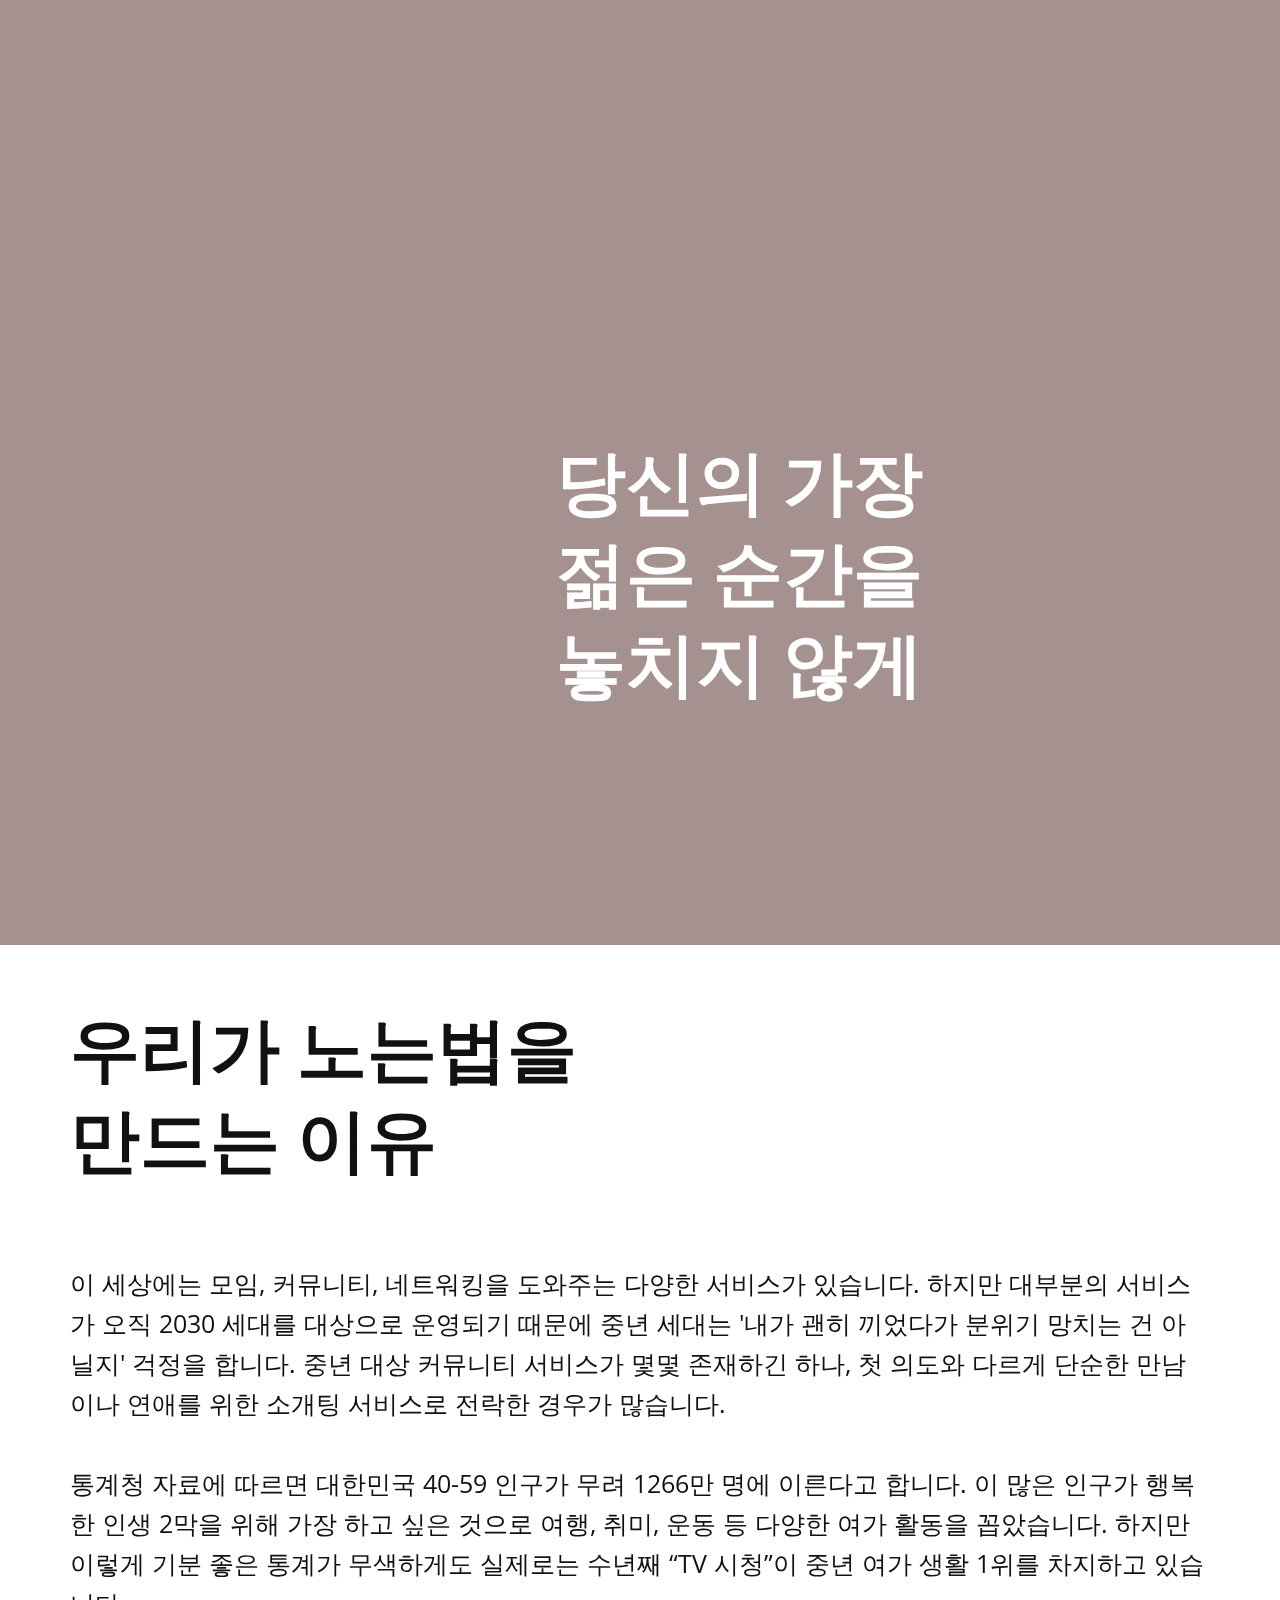
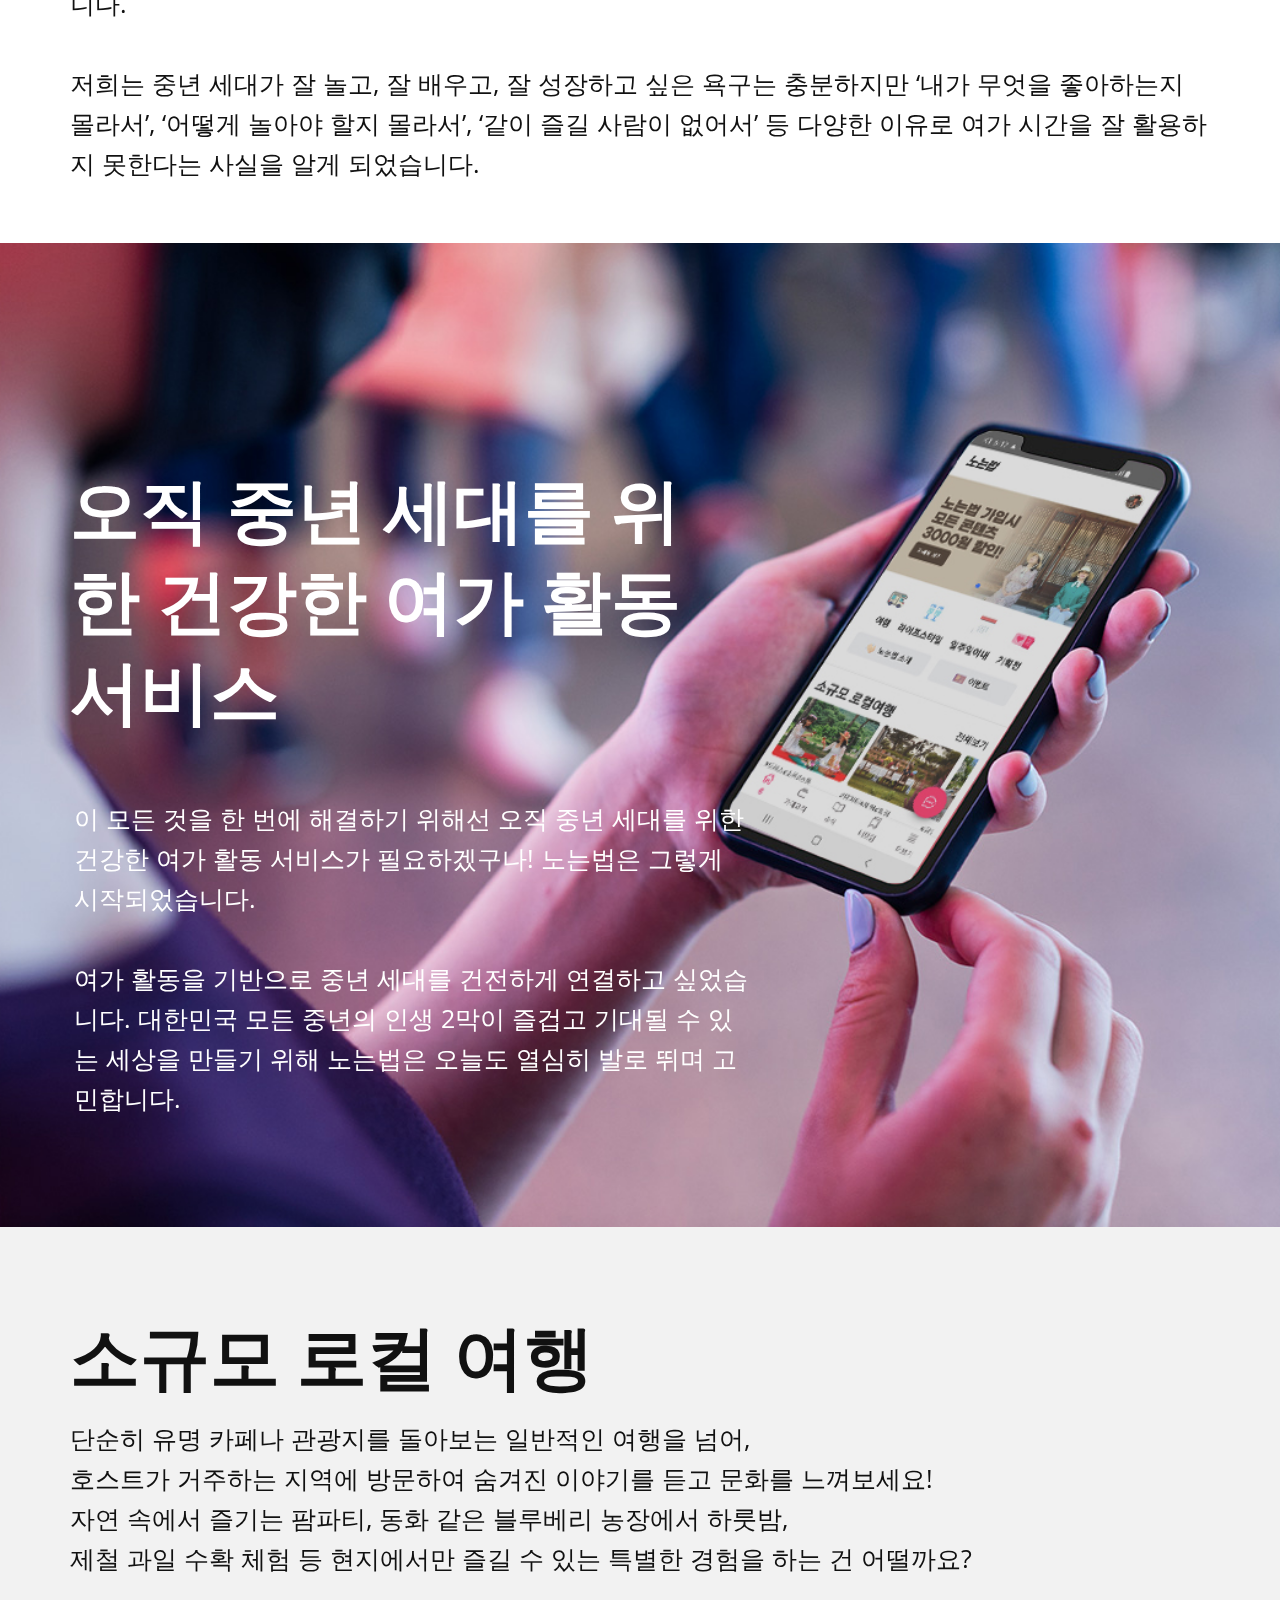
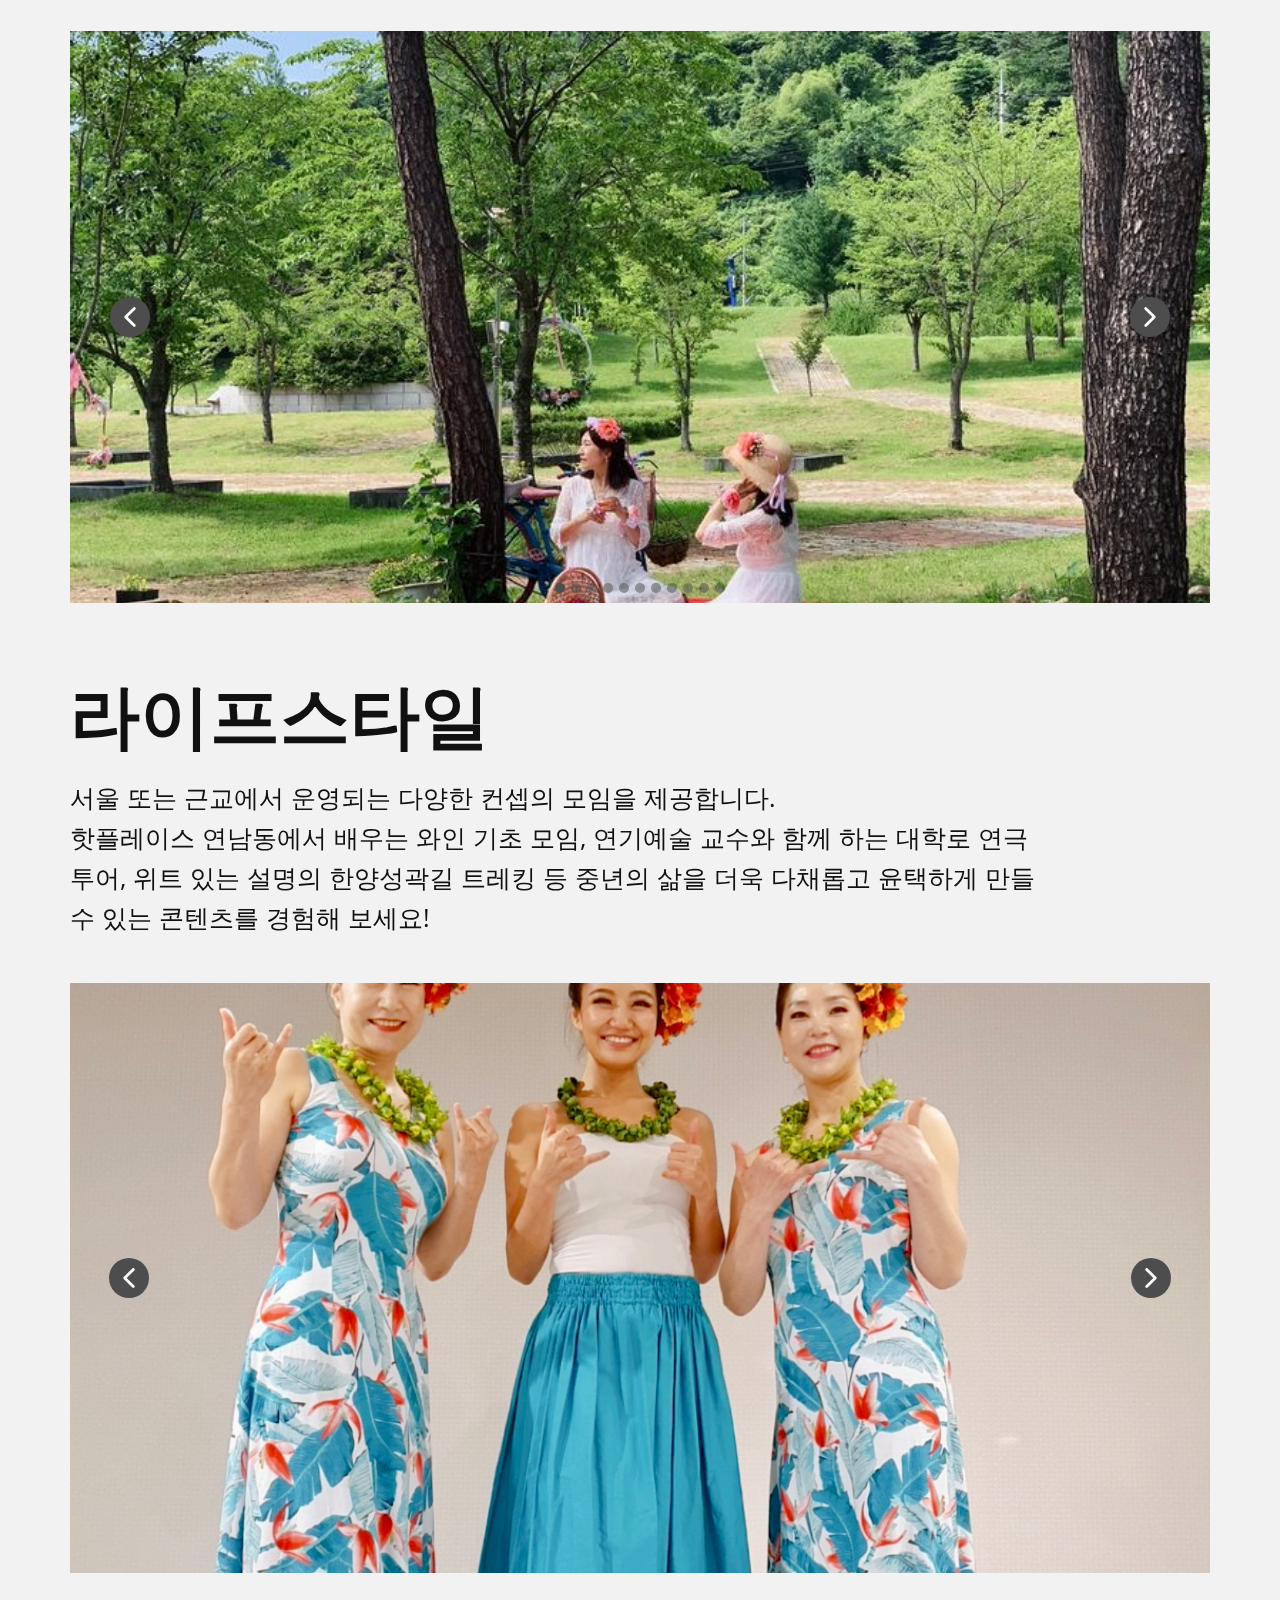
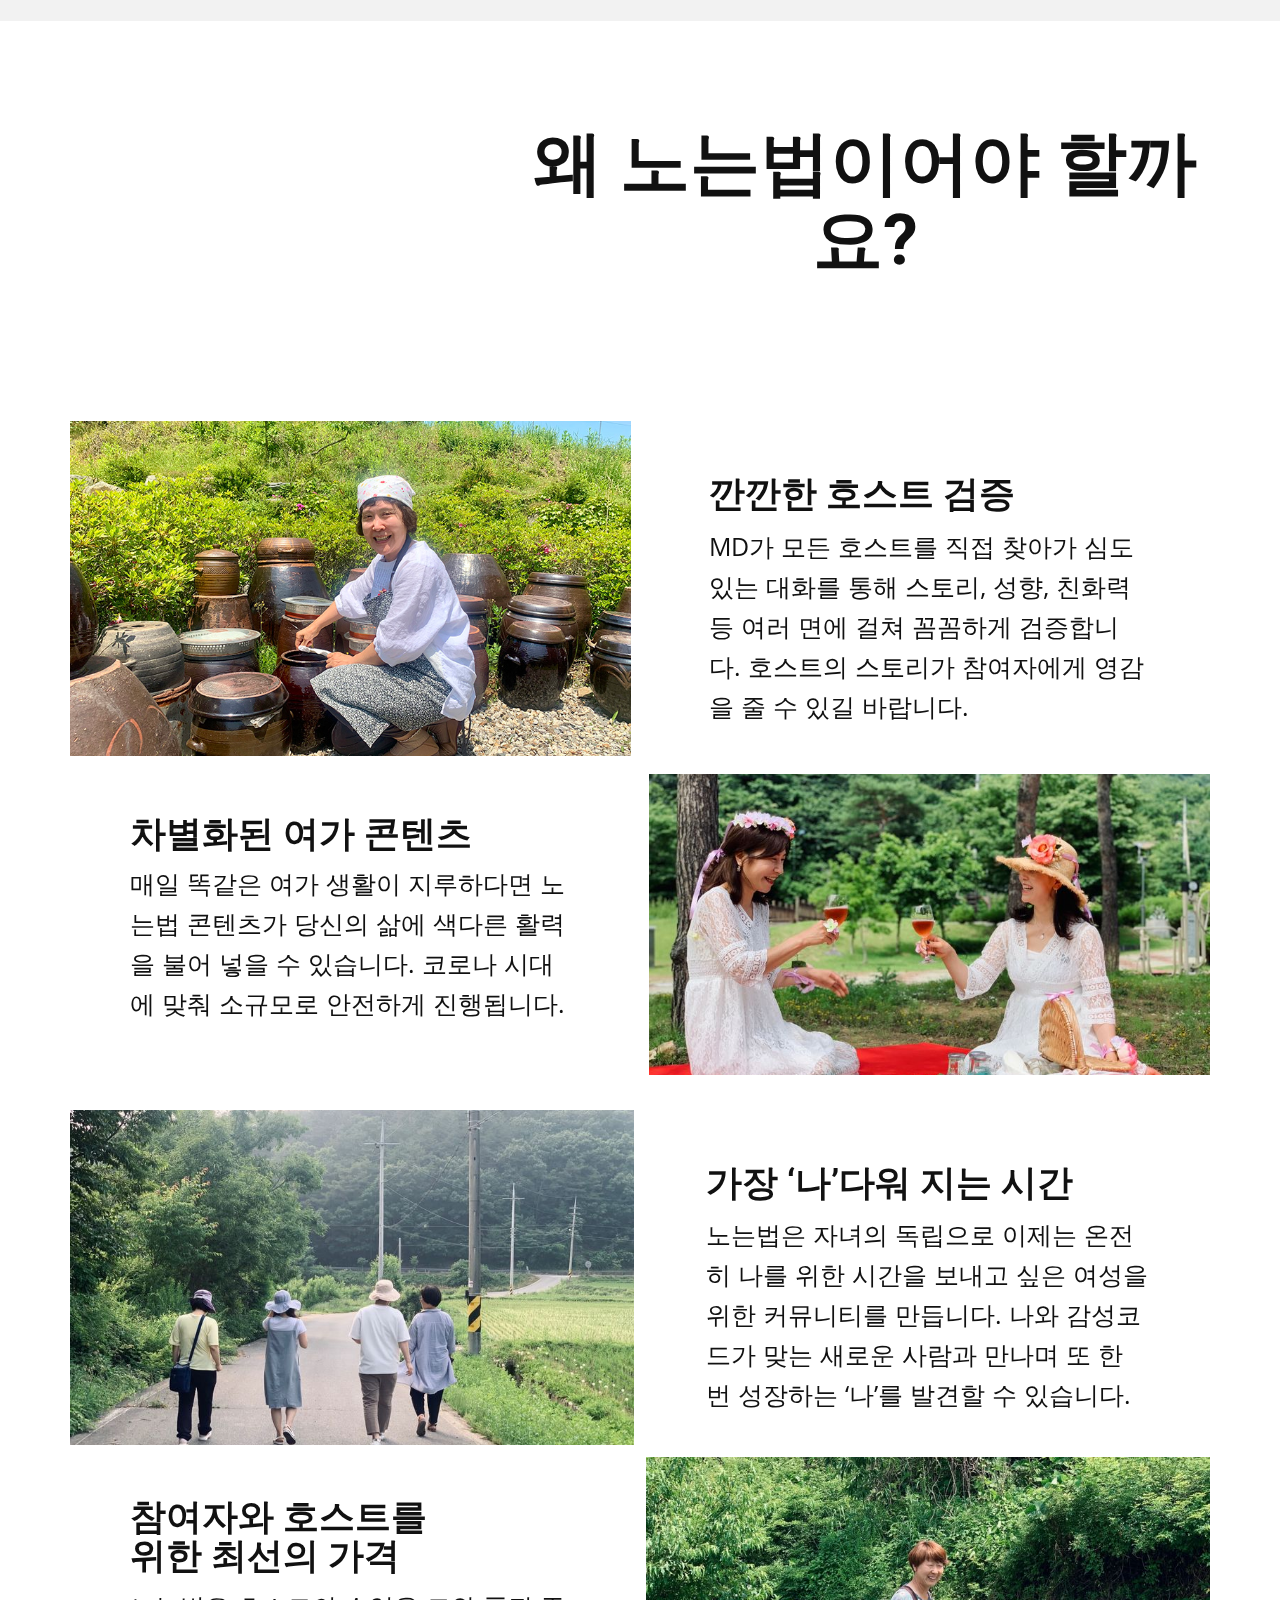
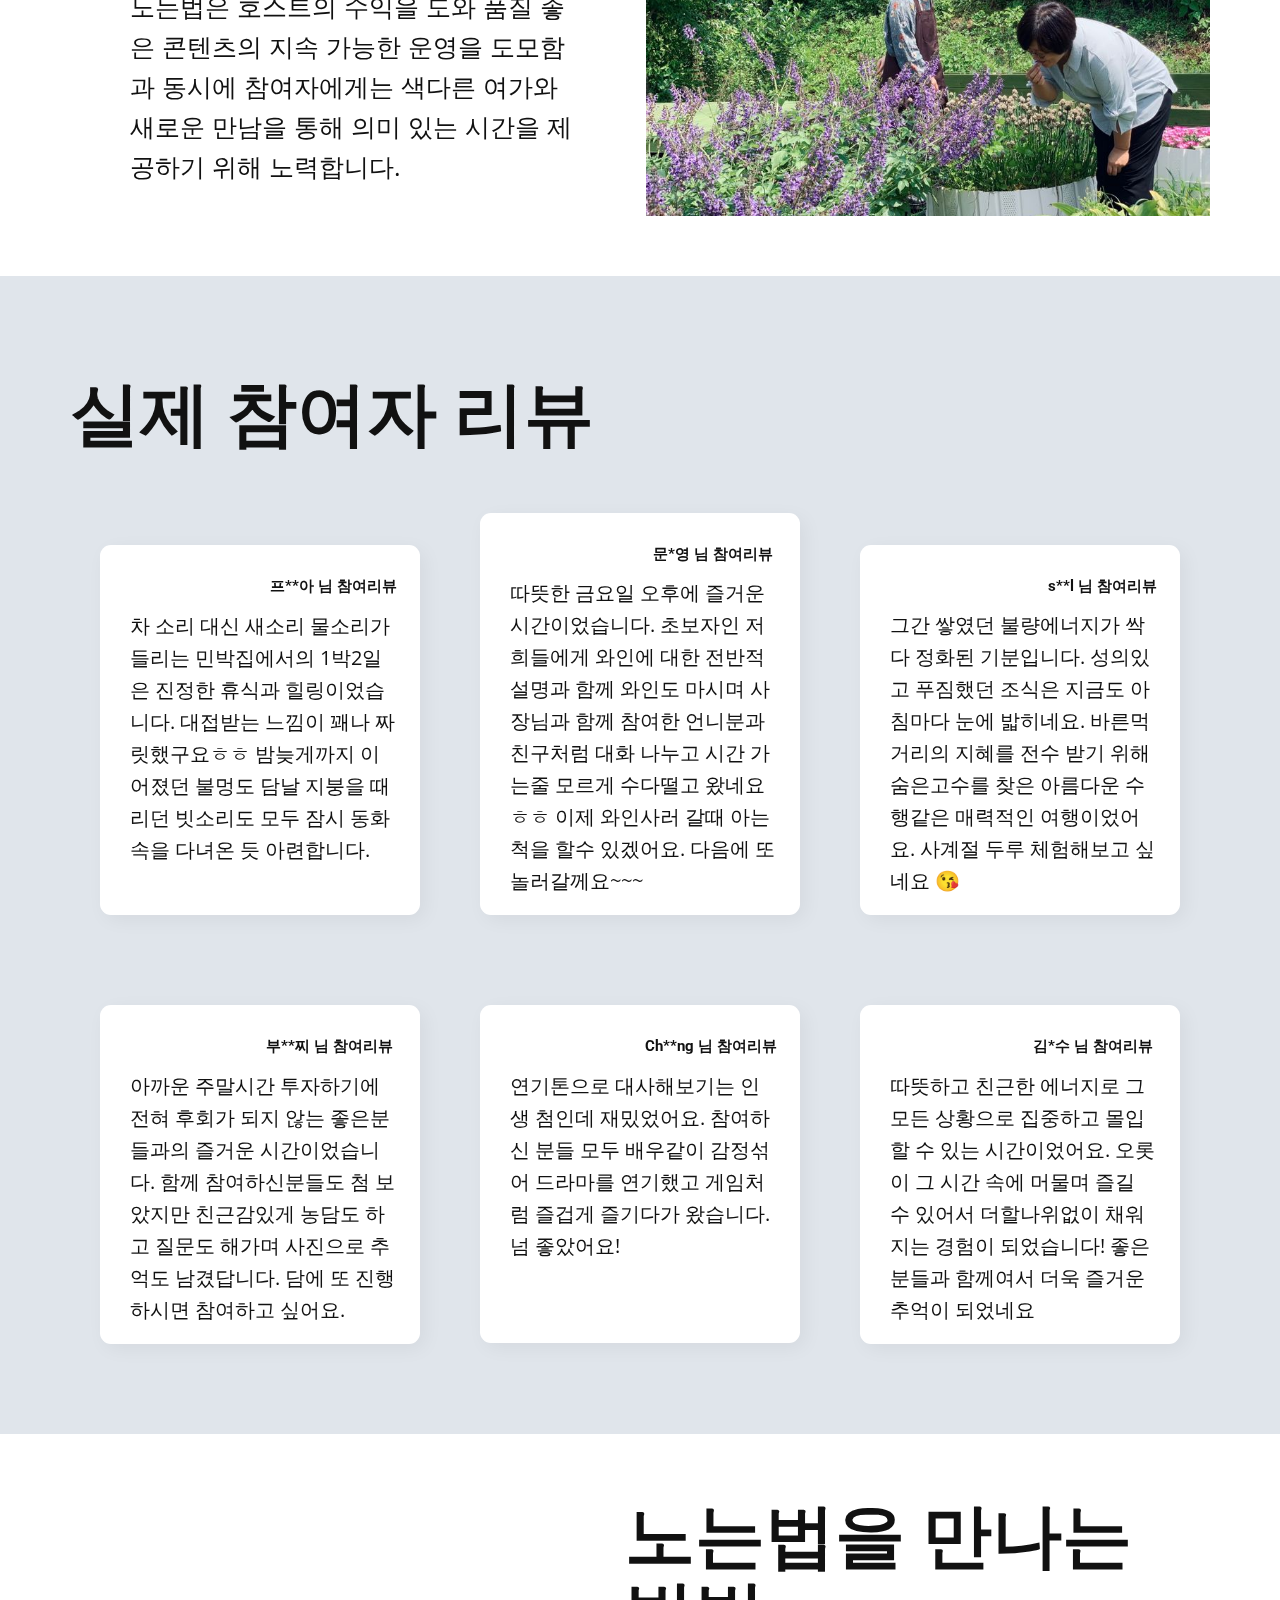
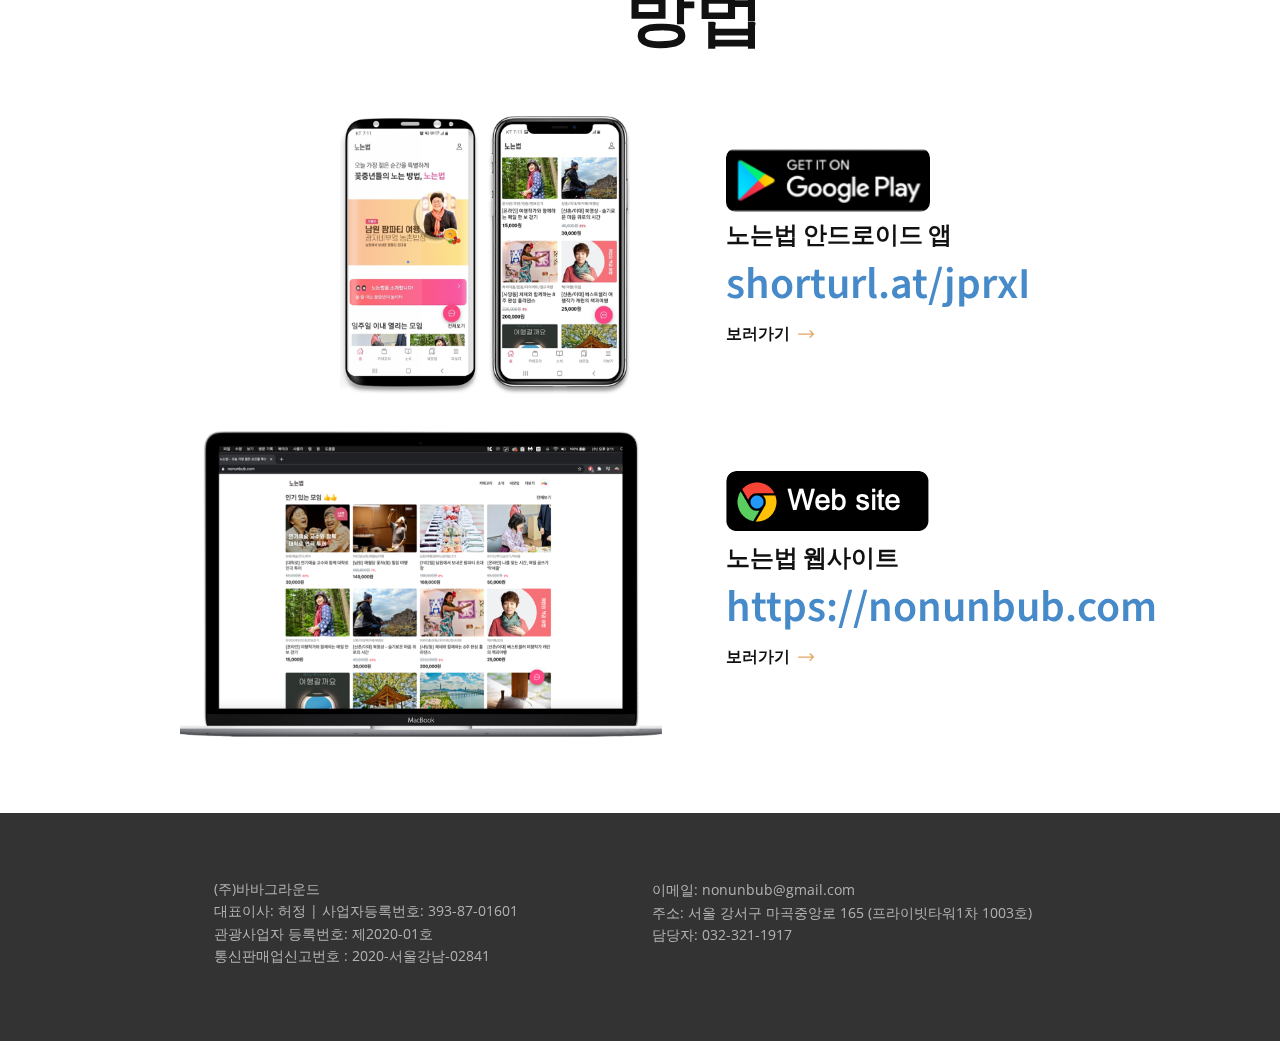
==== index.html @ e1736cb8 "update" ====
<!DOCTYPE html>
<html style="font-size: 16px;">

<head>
  <meta name="viewport" content="width=device-width, initial-scale=1.0">
  <meta charset="utf-8">
  <meta name="keywords"
    content="당신의 가장젊은 순간을특별하게만드는 방법, 우리들만의 놀이터, 새로운 여가생활, ​즐거운 인생 2막, 활발한 여가 활동, 건전한 교류와 커뮤니티, 직접 참여하신분들의 후기">
  <meta name="description" content="오늘 가장 젊은 순간을 특별하게! 꽃중년들의 노는 방법, 노는법">
  <meta name="page_type" content="np-template-header-footer-from-plugin">
  <title>노는법</title>
  <link rel="stylesheet" href="nicepage.css" media="screen">
  <link rel="stylesheet" href="노는법.css" media="screen">
  <script class="u-script" type="text/javascript" src="jquery.js" defer=""></script>
  <script class="u-script" type="text/javascript" src="nicepage.js" defer=""></script>
  <meta property="og:title" content="노는법">
  <meta property="og:description" content="오늘 가장 젊은 순간을 특별하게! 꽃중년들의 노는 방법, 노는법">
  <meta property="og:image" content="https://nonunbub.com/images/nnb_meta_image.jpeg">
  <meta property="og:url" content="https://nonunbub.com">
  <link id="u-theme-google-font" rel="stylesheet"
    href="https://fonts.googleapis.com/css?family=Roboto:100,100i,300,300i,400,400i,500,500i,700,700i,900,900i|Open+Sans:300,300i,400,400i,600,600i,700,700i,800,800i">
  <link id="u-page-google-font" rel="stylesheet"
    href="https://fonts.googleapis.com/css?family=Source+Sans+Pro:200,200i,300,300i,400,400i,600,600i,700,700i,900,900i">










  <script type="application/ld+json">{
		"@context": "http://schema.org",
		"@type": "Organization",
		"name": ""
}</script>
  <meta name="theme-color" content="#478ac9">
  <meta property="og:type" content="website">
</head>

<body data-home-page="노는법.html" data-home-page-title="노는법" class="u-body u-overlap">
  <section class="u-align-center u-clearfix u-hidden-xs u-video u-section-1" id="carousel_31c6">
    <div style="" class="u-background-video u-expanded">
      <div class="embed-responsive embed-responsive-1">
        <iframe style="position: absolute;top: 0;left: 0;width: 100%;height: 100%;" class="embed-responsive-item"
          src="https://www.youtube.com/embed/X1DXGd2RhOE?playlist=X1DXGd2RhOE&amp;loop=1&amp;mute=1&amp;showinfo=0&amp;controls=0&amp;start=0&amp;autoplay=1"
          frameborder="0" allowfullscreen=""></iframe>
      </div>
    </div>
    <div
      class="u-align-right u-container-style u-expanded-width u-group u-hidden-xs u-opacity u-opacity-60 u-palette-2-dark-2 u-shape-rectangle u-group-1">
      <div class="u-container-layout u-container-layout-1">
        <h2 class="u-subtitle u-text u-text-1" data-animation-name="fadeIn" data-animation-duration="1000"
          data-animation-delay="0">당신의 가장<br>젊​은 ​순간을<br>놓치지 않게
        </h2>
      </div>
    </div>
  </section>
  <section class="u-clearfix u-section-2" id="sec-a613">
    <div class="u-clearfix u-sheet u-valign-middle u-sheet-1">
      <h2 class="u-subtitle u-text u-text-1" data-animation-name="fadeIn" data-animation-duration="1000"
        data-animation-delay="0">우리가 노는법을<br>만드는 이유
      </h2>
      <p class="u-text u-text-2" data-animation-name="fadeIn" data-animation-duration="1000" data-animation-delay="0"> 이
        세상에는 모임, 커뮤니티, 네트워킹을 도와주는 다양한 서비스가 있습니다. 하지만 대부분의 서비스가 오직 2030 세대를 대상으로 운영되기 때문에 중년 세대는 '내가 괜히 끼었다가 분위기 망치는 건
        아닐지' 걱정을 합니다. 중년 대상 커뮤니티 서비스가 몇몇 존재하긴 하나, 첫 의도와 다르게 단순한 만남이나 연애를 위한 소개팅 서비스로 전락한 경우가 많습니다.<br>
        <br>통계청 자료에 따르면 대한민국 40-59 인구가 무려 1266만 명에 이른다고 합니다. 이 많은 인구가 행복한 인생 2막을 위해 가장 하고 싶은 것으로 여행, 취미, 운동 등 다양한 여가 활동을
        꼽았습니다. 하지만 이렇게 기분 좋은 통계가 무색하게도 실제로는 수년째 “TV 시청”이 중년 여가 생활 1위를 차지하고 있습니다.<br>
        <br>저희는 중년 세대가 잘 놀고, 잘 배우고, 잘 성장하고 싶은 욕구는 충분하지만 ‘내가 무엇을 좋아하는지 몰라서’, ‘어떻게 놀아야 할지 몰라서’, ‘같이 즐길 사람이 없어서’ 등 다양한 이유로
        여가 시간을 잘 활용하지 못한다는 사실을 알게 되었습니다.
      </p>
    </div>
  </section>
  <section class="u-align-left u-clearfix u-image u-section-3" id="carousel_a0a1" data-image-width="1200"
    data-image-height="801">
    <div class="u-clearfix u-sheet u-sheet-1">
      <h2 class="u-subtitle u-text u-text-body-alt-color u-text-1" data-animation-name="fadeIn"
        data-animation-duration="1000" data-animation-delay="0"> 오직 중​년 세대​를 위한 건강한 여가 활동 서비스</h2>
      <p class="u-text u-text-body-alt-color u-text-2" data-animation-name="fadeIn" data-animation-duration="1000"
        data-animation-delay="0"> 이 모든 것을 한 번에 해결하기 위해선 오직 중년 세대를 위한 건강한 여가 활동 서비스가 필요하겠구나! 노는법은 그렇게 시작되었습니다.<br>
        <br>여가 활동을 기반으로 중년 세대를 건전하게 연결하고 싶었습니다. 대한민국 모든 중년의 인생 2막이 즐겁고 기대될 수 있는 세상을 만들기 위해 노는법은 오늘도 열심히 발로 뛰며 고민합니다.
      </p>
    </div>
  </section>
  <section class="u-align-center u-clearfix u-grey-5 u-section-4" id="sec-f35d">
    <div class="u-clearfix u-sheet u-sheet-1">
      <h2 class="u-subtitle u-text u-text-default u-text-1" data-animation-name="fadeIn" data-animation-duration="1000"
        data-animation-delay="0">소규모 로컬 여행</h2>
      <p class="u-align-left u-text u-text-2" data-animation-name="fadeIn" data-animation-duration="1000"
        data-animation-delay="0">단순히 유명 카페나 관광지를 돌아보는 일반적인 여행을 넘어,<br>호스트가 거주하는 지역에 방문하여 숨겨진 이야기를 듣고 문화를 느껴보세요!<br>자연
        속에서 즐기는 팜파티, 동화 같은 블루베리 농장에서 하룻밤,<br>제철 과일 수확 체험 등 현지에서만 즐길 수 있는 특별한 경험을 하는 건 어떨까요?
      </p>
      <div
        class="u-carousel u-expanded-width u-gallery u-gallery-slider u-layout-carousel u-lightbox u-no-transition u-show-text-none u-thumbnails-position-right u-gallery-1"
        id="carousel-7a6a" data-interval="5000" data-u-ride="carousel">
        <ol class="u-absolute-hcenter u-carousel-indicators u-carousel-indicators-1">
          <li data-u-target="#carousel-7a6a" data-u-slide-to="0" class="u-active u-grey-70 u-shape-circle"
            style="width: 10px; height: 10px;"></li>
          <li data-u-target="#carousel-7a6a" data-u-slide-to="1" class="u-grey-70 u-shape-circle"
            style="width: 10px; height: 10px;"></li>
          <li data-u-target="#carousel-7a6a" data-u-slide-to="2" class="u-grey-70 u-shape-circle"
            style="width: 10px; height: 10px;"></li>
          <li data-u-target="#carousel-7a6a" data-u-slide-to="3" class="u-grey-70 u-shape-circle"
            style="width: 10px; height: 10px;"></li>
          <li data-u-target="#carousel-7a6a" data-u-slide-to="4" class="u-grey-70 u-shape-circle"
            style="width: 10px; height: 10px;"></li>
          <li data-u-target="#carousel-7a6a" data-u-slide-to="5" class="u-grey-70 u-shape-circle"
            style="width: 10px; height: 10px;"></li>
          <li data-u-target="#carousel-7a6a" data-u-slide-to="6" class="u-grey-70 u-shape-circle"
            style="width: 10px; height: 10px;"></li>
          <li data-u-target="#carousel-7a6a" data-u-slide-to="7" class="u-grey-70 u-shape-circle"
            style="width: 10px; height: 10px;"></li>
          <li data-u-target="#carousel-7a6a" data-u-slide-to="8" class="u-grey-70 u-shape-circle"
            style="width: 10px; height: 10px;"></li>
          <li data-u-target="#carousel-7a6a" data-u-slide-to="9" class="u-grey-70 u-shape-circle"
            style="width: 10px; height: 10px;"></li>
          <li data-u-target="#carousel-7a6a" data-u-slide-to="10" class="u-grey-70 u-shape-circle"
            style="width: 10px; height: 10px;"></li>
        </ol>
        <div class="u-carousel-inner u-gallery-inner" role="listbox">
          <div class="u-active u-carousel-item u-gallery-item u-carousel-item-1">
            <div class="u-back-slide" data-image-width="800" data-image-height="600">
              <img class="u-back-image u-expanded" src="images/meetings_20210622235730766.jpg">
            </div>
            <div class="u-align-center u-over-slide u-shading u-valign-bottom u-over-slide-1">
              <h3 class="u-gallery-heading"></h3>
              <p class="u-gallery-text"></p>
            </div>
          </div>
          <div class="u-carousel-item u-gallery-item u-carousel-item-2">
            <div class="u-back-slide" data-image-width="800" data-image-height="600">
              <img class="u-back-image u-expanded" src="images/meetings_20210623000622275.jpg">
            </div>
            <div class="u-align-center u-over-slide u-shading u-valign-bottom u-over-slide-2">
              <h3 class="u-gallery-heading"></h3>
              <p class="u-gallery-text"></p>
            </div>
          </div>
          <div class="u-carousel-item u-gallery-item u-carousel-item-3" data-image-width="2836"
            data-image-height="1875">
            <div class="u-back-slide" data-image-width="800" data-image-height="600">
              <img class="u-back-image u-expanded" src="images/meetings_20210622140401265.jpg">
            </div>
            <div class="u-align-center u-over-slide u-shading u-valign-bottom u-over-slide-3">
              <h3 class="u-gallery-heading"></h3>
              <p class="u-gallery-text"></p>
            </div>
          </div>
          <div class="u-carousel-item u-gallery-item u-carousel-item-4" data-image-width="800" data-image-height="600">
            <div class="u-back-slide">
              <img class="u-back-image u-expanded" src="images/meetings_20210623000555038.jpg">
            </div>
            <div class="u-align-center u-over-slide u-shading u-valign-bottom u-over-slide-4">
              <h3 class="u-gallery-heading"></h3>
              <p class="u-gallery-text"></p>
            </div>
            <style data-mode="XL" data-visited="true"></style>
            <style data-mode="LG"></style>
            <style data-mode="MD"></style>
            <style data-mode="SM" data-visited="true"></style>
            <style data-mode="XS" data-visited="true"></style>
          </div>
          <div class="u-carousel-item u-gallery-item u-carousel-item-5" data-image-width="800" data-image-height="450">
            <div class="u-back-slide">
              <img class="u-back-image u-expanded" src="images/meetings_20210628205155743.jpg">
            </div>
            <div class="u-align-center u-over-slide u-shading u-valign-bottom u-over-slide-5">
              <h3 class="u-gallery-heading"></h3>
              <p class="u-gallery-text"></p>
            </div>
            <style data-mode="XL"></style>
            <style data-mode="LG"></style>
            <style data-mode="MD"></style>
            <style data-mode="SM" data-visited="true"></style>
            <style data-mode="XS" data-visited="true"></style>
          </div>
          <div class="u-carousel-item u-gallery-item u-carousel-item-6" data-image-width="800" data-image-height="600">
            <div class="u-back-slide">
              <img class="u-back-image u-expanded" src="images/meetings_20210628204909235.jpg">
            </div>
            <div class="u-align-center u-over-slide u-shading u-valign-bottom u-over-slide-6">
              <h3 class="u-gallery-heading"></h3>
              <p class="u-gallery-text"></p>
            </div>
            <style data-mode="XL"></style>
            <style data-mode="LG"></style>
            <style data-mode="MD"></style>
            <style data-mode="SM" data-visited="true"></style>
            <style data-mode="XS" data-visited="true"></style>
          </div>
          <div class="u-carousel-item u-gallery-item u-carousel-item-7" data-image-width="800" data-image-height="600">
            <div class="u-back-slide">
              <img class="u-back-image u-expanded" src="images/meetings_20210628211243217.jpg">
            </div>
            <div class="u-align-center u-over-slide u-shading u-valign-bottom u-over-slide-7">
              <h3 class="u-gallery-heading"></h3>
              <p class="u-gallery-text"></p>
            </div>
            <style data-mode="XL"></style>
            <style data-mode="LG"></style>
            <style data-mode="MD"></style>
            <style data-mode="SM" data-visited="true"></style>
            <style data-mode="XS" data-visited="true"></style>
          </div>
          <div class="u-carousel-item u-gallery-item u-carousel-item-8" data-image-width="800" data-image-height="600">
            <div class="u-back-slide">
              <img class="u-back-image u-expanded" src="images/meetings_20210628210444032.jpg">
            </div>
            <div class="u-align-center u-over-slide u-shading u-valign-bottom u-over-slide-8">
              <h3 class="u-gallery-heading"></h3>
              <p class="u-gallery-text"></p>
            </div>
            <style data-mode="XL"></style>
            <style data-mode="LG"></style>
            <style data-mode="MD"></style>
            <style data-mode="SM" data-visited="true"></style>
            <style data-mode="XS" data-visited="true"></style>
          </div>
          <div class="u-carousel-item u-gallery-item u-carousel-item-9" data-image-width="800" data-image-height="600">
            <div class="u-back-slide">
              <img class="u-back-image u-expanded" src="images/IMG_6830.jpg">
            </div>
            <div class="u-align-center u-over-slide u-shading u-valign-bottom u-over-slide-9">
              <h3 class="u-gallery-heading"></h3>
              <p class="u-gallery-text"></p>
            </div>
            <style data-mode="XL"></style>
            <style data-mode="LG"></style>
            <style data-mode="MD"></style>
            <style data-mode="SM" data-visited="true"></style>
            <style data-mode="XS" data-visited="true"></style>
          </div>
          <div class="u-carousel-item u-gallery-item u-carousel-item-10" data-image-width="800" data-image-height="600">
            <div class="u-back-slide">
              <img class="u-back-image u-expanded" src="images/IMG_7120.jpg">
            </div>
            <div class="u-align-center u-over-slide u-shading u-valign-bottom u-over-slide-10">
              <h3 class="u-gallery-heading"></h3>
              <p class="u-gallery-text"></p>
            </div>
            <style data-mode="XL"></style>
            <style data-mode="LG"></style>
            <style data-mode="MD"></style>
            <style data-mode="SM" data-visited="true"></style>
            <style data-mode="XS" data-visited="true"></style>
          </div>
          <div class="u-carousel-item u-gallery-item u-carousel-item-11" data-image-width="800" data-image-height="600">
            <div class="u-back-slide">
              <img class="u-back-image u-expanded" src="images/meetings_20210622235027180.jpg">
            </div>
            <div class="u-align-center u-over-slide u-shading u-valign-bottom u-over-slide-11">
              <h3 class="u-gallery-heading"></h3>
              <p class="u-gallery-text"></p>
            </div>
            <style data-mode="XL"></style>
            <style data-mode="LG"></style>
            <style data-mode="MD"></style>
            <style data-mode="SM" data-visited="true"></style>
            <style data-mode="XS" data-visited="true"></style>
          </div>
        </div>
        <a class="u-absolute-vcenter u-carousel-control u-carousel-control-prev u-grey-70 u-icon-circle u-opacity u-opacity-70 u-spacing-10 u-text-white u-carousel-control-1"
          href="#carousel-7a6a" role="button" data-u-slide="prev">
          <span aria-hidden="true">
            <svg viewBox="0 0 451.847 451.847">
              <path d="M97.141,225.92c0-8.095,3.091-16.192,9.259-22.366L300.689,9.27c12.359-12.359,32.397-12.359,44.751,0
c12.354,12.354,12.354,32.388,0,44.748L173.525,225.92l171.903,171.909c12.354,12.354,12.354,32.391,0,44.744
c-12.354,12.365-32.386,12.365-44.745,0l-194.29-194.281C100.226,242.115,97.141,234.018,97.141,225.92z"></path>
            </svg>
          </span>
          <span class="sr-only">
            <svg viewBox="0 0 451.847 451.847">
              <path d="M97.141,225.92c0-8.095,3.091-16.192,9.259-22.366L300.689,9.27c12.359-12.359,32.397-12.359,44.751,0
c12.354,12.354,12.354,32.388,0,44.748L173.525,225.92l171.903,171.909c12.354,12.354,12.354,32.391,0,44.744
c-12.354,12.365-32.386,12.365-44.745,0l-194.29-194.281C100.226,242.115,97.141,234.018,97.141,225.92z"></path>
            </svg>
          </span>
        </a>
        <a class="u-absolute-vcenter u-carousel-control u-carousel-control-next u-grey-70 u-icon-circle u-opacity u-opacity-70 u-spacing-10 u-text-white u-carousel-control-2"
          href="#carousel-7a6a" role="button" data-u-slide="next">
          <span aria-hidden="true">
            <svg viewBox="0 0 451.846 451.847">
              <path d="M345.441,248.292L151.154,442.573c-12.359,12.365-32.397,12.365-44.75,0c-12.354-12.354-12.354-32.391,0-44.744
L278.318,225.92L106.409,54.017c-12.354-12.359-12.354-32.394,0-44.748c12.354-12.359,32.391-12.359,44.75,0l194.287,194.284
c6.177,6.18,9.262,14.271,9.262,22.366C354.708,234.018,351.617,242.115,345.441,248.292z"></path>
            </svg>
          </span>
          <span class="sr-only">
            <svg viewBox="0 0 451.846 451.847">
              <path d="M345.441,248.292L151.154,442.573c-12.359,12.365-32.397,12.365-44.75,0c-12.354-12.354-12.354-32.391,0-44.744
L278.318,225.92L106.409,54.017c-12.354-12.359-12.354-32.394,0-44.748c12.354-12.359,32.391-12.359,44.75,0l194.287,194.284
c6.177,6.18,9.262,14.271,9.262,22.366C354.708,234.018,351.617,242.115,345.441,248.292z"></path>
            </svg>
          </span>
        </a>
      </div>
    </div>
  </section>
  <section class="u-align-center u-clearfix u-grey-5 u-section-5" id="sec-2d32">
    <div class="u-clearfix u-sheet u-sheet-1">
      <h2 class="u-subtitle u-text u-text-default u-text-1" data-animation-name="fadeIn" data-animation-duration="1000"
        data-animation-delay="0">라이프스타일</h2>
      <p class="u-align-left u-text u-text-2" data-animation-name="fadeIn" data-animation-duration="1000"
        data-animation-delay="0"> 서울 또는 근교에서 운영되는 다양한 컨셉의 모임을 제공합니다.<br>핫플레이스 연남동에서 배우는 와인 기초 모임, 연기예술 교수와 함께 하는 대학로 연극
        투어, 위트 있는 설명의 한양성곽길 트레킹 등 중년의 삶을 더욱 다채롭고 윤택하게 만들 수 있는 콘텐츠를 경험해 보세요!
      </p>
      <div
        class="u-carousel u-expanded-width u-gallery u-gallery-slider u-layout-carousel u-lightbox u-no-transition u-show-text-none u-thumbnails-position-right u-gallery-1"
        id="carousel-2d8e" data-interval="5000" data-u-ride="carousel">
        <div class="u-carousel-inner u-gallery-inner" role="listbox">
          <div class="u-active u-carousel-item u-gallery-item u-carousel-item-1">
            <div class="u-back-slide" data-image-width="1080" data-image-height="810">
              <img class="u-back-image u-expanded" src="images/IMG_7340.jpg">
            </div>
            <div class="u-align-center-xs u-over-slide u-shading u-valign-bottom-xs u-over-slide-1">
              <h3 class="u-gallery-heading"></h3>
              <p class="u-gallery-text"></p>
            </div>
          </div>
          <div class="u-carousel-item u-gallery-item u-carousel-item-2">
            <div class="u-back-slide" data-image-width="800" data-image-height="800">
              <img class="u-back-image u-expanded" src="images/KakaoTalk_Photo_2021-03-05-15-28-24.jpg">
            </div>
            <div class="u-align-center-xs u-over-slide u-shading u-valign-bottom-xs u-over-slide-2">
              <h3 class="u-gallery-heading"></h3>
              <p class="u-gallery-text"></p>
            </div>
          </div>
          <div class="u-carousel-item u-gallery-item u-carousel-item-3" data-image-width="2836"
            data-image-height="1875">
            <div class="u-back-slide" data-image-width="800" data-image-height="534">
              <img class="u-back-image u-expanded" src="images/19.jpg">
            </div>
            <div class="u-align-center-xs u-over-slide u-shading u-valign-bottom-xs u-over-slide-3">
              <h3 class="u-gallery-heading"></h3>
              <p class="u-gallery-text"></p>
            </div>
          </div>
          <div class="u-carousel-item u-gallery-item u-carousel-item-4" data-image-width="800" data-image-height="557">
            <div class="u-back-slide">
              <img class="u-back-image u-expanded" src="images/05.jpg">
            </div>
            <div class="u-align-center-xs u-over-slide u-shading u-valign-bottom-xs u-over-slide-4">
              <h3 class="u-gallery-heading"></h3>
              <p class="u-gallery-text"></p>
            </div>
            <style data-mode="XL" data-visited="true"></style>
            <style data-mode="LG" data-visited="true"></style>
            <style data-mode="MD"></style>
            <style data-mode="SM" data-visited="true"></style>
            <style data-mode="XS" data-visited="true"></style>
          </div>
          <div class="u-carousel-item u-gallery-item u-carousel-item-5" data-image-width="800" data-image-height="638">
            <div class="u-back-slide">
              <img class="u-back-image u-expanded" src="images/13fe668dae4c4b6ab3632ac029cfe99f.jpg">
            </div>
            <div class="u-align-center-xs u-over-slide u-shading u-valign-bottom-xs u-over-slide-5">
              <h3 class="u-gallery-heading"></h3>
              <p class="u-gallery-text"></p>
            </div>
            <style data-mode="XL"></style>
            <style data-mode="LG" data-visited="true"></style>
            <style data-mode="MD"></style>
            <style data-mode="SM" data-visited="true"></style>
            <style data-mode="XS" data-visited="true"></style>
          </div>
          <div class="u-carousel-item u-gallery-item u-carousel-item-6" data-image-width="800" data-image-height="389">
            <div class="u-back-slide">
              <img class="u-back-image u-expanded" src="images/3.jpg">
            </div>
            <div class="u-align-center-xs u-over-slide u-shading u-valign-bottom-xs u-over-slide-6">
              <h3 class="u-gallery-heading"></h3>
              <p class="u-gallery-text"></p>
            </div>
            <style data-mode="XL"></style>
            <style data-mode="LG" data-visited="true"></style>
            <style data-mode="MD"></style>
            <style data-mode="SM" data-visited="true"></style>
            <style data-mode="XS" data-visited="true"></style>
          </div>
        </div>
        <a class="u-absolute-vcenter u-carousel-control u-carousel-control-prev u-grey-70 u-icon-circle u-opacity u-opacity-70 u-spacing-10 u-text-white u-carousel-control-1"
          href="#carousel-2d8e" role="button" data-u-slide="prev">
          <span aria-hidden="true">
            <svg viewBox="0 0 451.847 451.847">
              <path d="M97.141,225.92c0-8.095,3.091-16.192,9.259-22.366L300.689,9.27c12.359-12.359,32.397-12.359,44.751,0
c12.354,12.354,12.354,32.388,0,44.748L173.525,225.92l171.903,171.909c12.354,12.354,12.354,32.391,0,44.744
c-12.354,12.365-32.386,12.365-44.745,0l-194.29-194.281C100.226,242.115,97.141,234.018,97.141,225.92z"></path>
            </svg>
          </span>
          <span class="sr-only">
            <svg viewBox="0 0 451.847 451.847">
              <path d="M97.141,225.92c0-8.095,3.091-16.192,9.259-22.366L300.689,9.27c12.359-12.359,32.397-12.359,44.751,0
c12.354,12.354,12.354,32.388,0,44.748L173.525,225.92l171.903,171.909c12.354,12.354,12.354,32.391,0,44.744
c-12.354,12.365-32.386,12.365-44.745,0l-194.29-194.281C100.226,242.115,97.141,234.018,97.141,225.92z"></path>
            </svg>
          </span>
        </a>
        <a class="u-absolute-vcenter u-carousel-control u-carousel-control-next u-grey-70 u-icon-circle u-opacity u-opacity-70 u-spacing-10 u-text-white u-carousel-control-2"
          href="#carousel-2d8e" role="button" data-u-slide="next">
          <span aria-hidden="true">
            <svg viewBox="0 0 451.846 451.847">
              <path d="M345.441,248.292L151.154,442.573c-12.359,12.365-32.397,12.365-44.75,0c-12.354-12.354-12.354-32.391,0-44.744
L278.318,225.92L106.409,54.017c-12.354-12.359-12.354-32.394,0-44.748c12.354-12.359,32.391-12.359,44.75,0l194.287,194.284
c6.177,6.18,9.262,14.271,9.262,22.366C354.708,234.018,351.617,242.115,345.441,248.292z"></path>
            </svg>
          </span>
          <span class="sr-only">
            <svg viewBox="0 0 451.846 451.847">
              <path d="M345.441,248.292L151.154,442.573c-12.359,12.365-32.397,12.365-44.75,0c-12.354-12.354-12.354-32.391,0-44.744
L278.318,225.92L106.409,54.017c-12.354-12.359-12.354-32.394,0-44.748c12.354-12.359,32.391-12.359,44.75,0l194.287,194.284
c6.177,6.18,9.262,14.271,9.262,22.366C354.708,234.018,351.617,242.115,345.441,248.292z"></path>
            </svg>
          </span>
        </a>
      </div>
    </div>
  </section>
  <section class="u-align-center u-clearfix u-white u-section-6" id="sec-e641">
    <div class="u-clearfix u-sheet u-valign-middle-lg u-valign-middle-md u-sheet-1">
      <h2 class="u-subtitle u-text u-text-1" data-animation-name="fadeIn" data-animation-duration="1000"
        data-animation-delay="0">왜 노는법이어야 할까요?</h2>
      <div class="u-clearfix u-expanded-width u-gutter-18 u-layout-wrap u-layout-wrap-1">
        <div class="u-layout">
          <div class="u-layout-col">
            <div class="u-size-30">
              <div class="u-layout-row">
                <div class="u-container-style u-image u-layout-cell u-left-cell u-size-30 u-image-1" src=""
                  data-image-width="800" data-image-height="600">
                  <div class="u-container-layout u-valign-middle u-container-layout-1"></div>
                </div>
                <div class="u-align-left u-container-style u-layout-cell u-right-cell u-size-30 u-layout-cell-2">
                  <div class="u-container-layout u-container-layout-2">
                    <h2 class="u-text u-text-2" data-animation-name="fadeIn" data-animation-duration="1000"
                      data-animation-delay="0" data-animation-direction=""> 깐깐한 호스트 검증<span
                        style="font-weight: 700;"></span>
                    </h2>
                    <p class="u-text u-text-3" data-animation-name="fadeIn" data-animation-duration="1000"
                      data-animation-delay="0" data-animation-direction=""> MD가 모든 호스트를 직접 찾아가 심도있는 대화를 통해 스토리, 성향, 친화력
                      등 여러 면에 걸쳐 꼼꼼하게 검증합니다. 호스트의 스토리가 참여자에게 영감을 줄 수 있길 바랍니다.</p>
                  </div>
                </div>
              </div>
            </div>
            <div class="u-size-30">
              <div class="u-layout-row">
                <div class="u-align-left u-container-style u-layout-cell u-left-cell u-size-30 u-layout-cell-3">
                  <div class="u-container-layout u-container-layout-3">
                    <h2 class="u-text u-text-4" data-animation-name="fadeIn" data-animation-duration="1000"
                      data-animation-delay="0"> 차별화된 여가 콘텐츠</h2>
                    <p class="u-text u-text-5" data-animation-name="fadeIn" data-animation-duration="1000"
                      data-animation-delay="0"> 매일 똑같은 여가 생활이 지루하다면 노는법 콘텐츠가 당신의 삶에 색다른 활력을 불어 넣을 수 있습니다. 코로나 시대에 맞춰
                      소규모로 안전하게 진행됩니다.</p>
                  </div>
                </div>
                <div class="u-container-style u-image u-layout-cell u-right-cell u-size-30 u-image-2" src=""
                  data-image-width="800" data-image-height="601">
                  <div class="u-container-layout u-valign-middle u-container-layout-4"></div>
                </div>
              </div>
            </div>
          </div>
        </div>
      </div>
      <div class="u-clearfix u-expanded-width u-gutter-12 u-layout-wrap u-layout-wrap-2">
        <div class="u-layout">
          <div class="u-layout-col">
            <div class="u-size-30">
              <div class="u-layout-row">
                <div class="u-container-style u-image u-layout-cell u-left-cell u-size-30 u-image-3" src=""
                  data-image-width="800" data-image-height="600">
                  <div class="u-container-layout u-valign-middle u-container-layout-5"></div>
                </div>
                <div class="u-align-left u-container-style u-layout-cell u-right-cell u-size-30 u-layout-cell-6">
                  <div class="u-container-layout u-container-layout-6">
                    <h2 class="u-text u-text-6" data-animation-name="fadeIn" data-animation-duration="1000"
                      data-animation-delay="0"> 가장 ‘나’다워 지는 시간</h2>
                    <p class="u-text u-text-7" data-animation-name="fadeIn" data-animation-duration="1000"
                      data-animation-delay="0"> 노는법은 자녀의 독립으로 이제는 온전히 나를 위한 시간을 보내고 싶은 여성을 위한 커뮤니티를 만듭니다. 나와 감성코드가 맞는
                      새로운 사람과 만나며 또 한 번 성장하는 ‘나’를 발견할 수 있습니다.</p>
                  </div>
                </div>
              </div>
            </div>
            <div class="u-size-30">
              <div class="u-layout-row">
                <div class="u-align-left u-container-style u-layout-cell u-left-cell u-size-30 u-layout-cell-7">
                  <div class="u-container-layout u-container-layout-7">
                    <h2 class="u-text u-text-8" data-animation-name="fadeIn" data-animation-duration="1000"
                      data-animation-delay="0"> 참여자와 호스트를<br>위한 최선의 가격
                    </h2>
                    <p class="u-text u-text-9" data-animation-name="fadeIn" data-animation-duration="1000"
                      data-animation-delay="0"> 노는법은 호스트의 수익을 도와 품질 좋은 콘텐츠의 지속 가능한 운영을 도모함과 동시에 참여자에게는 색다른 여가와 새로운 만남을
                      통해 의미 있는 시간을 제공하기 위해 노력합니다.</p>
                  </div>
                </div>
                <div class="u-container-style u-image u-layout-cell u-right-cell u-size-30 u-image-4" src=""
                  data-image-width="800" data-image-height="600">
                  <div class="u-container-layout u-valign-middle u-container-layout-8"></div>
                </div>
              </div>
            </div>
          </div>
        </div>
      </div>
    </div>
  </section>
  <section class="u-align-center u-clearfix u-palette-5-light-2 u-section-7" id="sec-88a5">
    <div class="u-clearfix u-sheet u-sheet-1">
      <h2 class="u-subtitle u-text u-text-default u-text-1" data-animation-name="fadeIn" data-animation-duration="1000"
        data-animation-delay="0">실제 참여자 리뷰</h2>
      <div class="u-expanded-width-xs u-layout-grid u-list u-list-1">
        <div class="u-repeater u-repeater-1">
          <div class="u-container-style u-list-item u-repeater-item u-list-item-1" data-animation-name="fadeIn"
            data-animation-duration="1000" data-animation-delay="0">
            <div
              class="u-container-layout u-similar-container u-valign-bottom-lg u-valign-bottom-md u-valign-bottom-sm u-valign-bottom-xl u-container-layout-1">
              <div class="u-container-style u-expanded-width u-group u-radius-11 u-shape-round u-white u-group-1">
                <div class="u-container-layout u-container-layout-2">
                  <h1 class="u-align-right u-text u-text-2"> 프**아 님 참여리뷰</h1>
                  <p class="u-align-left u-large-text u-text u-text-variant u-text-3"> 차 소리 대신 새소리 물소리가 들리는 민박집에서의 1박2일은
                    진정한 휴식과 힐링이었습니다. 대접받는 느낌이 꽤나 짜릿했구요ㅎㅎ 밤늦게까지 이어졌던 불멍도 담날 지붕을 때리던 빗소리도 모두 잠시 동화속을 다녀온 듯 아련합니다.</p>
                </div>
              </div>
            </div>
          </div>
          <div class="u-container-style u-list-item u-repeater-item u-list-item-2" data-animation-name="fadeIn"
            data-animation-duration="1000" data-animation-delay="0">
            <div
              class="u-container-layout u-similar-container u-valign-bottom-lg u-valign-bottom-md u-valign-bottom-sm u-valign-bottom-xl u-container-layout-3">
              <div class="u-container-style u-expanded-width u-group u-radius-11 u-shape-round u-white u-group-2">
                <div class="u-container-layout u-container-layout-4">
                  <h1 class="u-align-right u-text u-text-4"> 문*영 님 참여리뷰&nbsp;</h1>
                  <p class="u-align-left u-large-text u-text u-text-variant u-text-5"> 따뜻한 금요일 오후에 즐거운 시간이었습니다. 초보자인
                    저희들에게 와인에 대한 전반적 설명과 함께 와인도 마시며 사장님과 함께 참여한 언니분과 친구처럼 대화 나누고 시간 가는줄 모르게 수다떨고 왔네요ㅎㅎ 이제 와인사러 갈때 아는척을
                    할수 있겠어요. 다음에 또 놀러갈께요~~~</p>
                </div>
              </div>
            </div>
          </div>
          <div class="u-container-style u-list-item u-repeater-item u-list-item-3" data-animation-name="fadeIn"
            data-animation-duration="1000" data-animation-delay="0">
            <div
              class="u-container-layout u-similar-container u-valign-bottom-lg u-valign-bottom-md u-valign-bottom-sm u-valign-bottom-xl u-container-layout-5">
              <div class="u-container-style u-expanded-width u-group u-radius-11 u-shape-round u-white u-group-3">
                <div class="u-container-layout u-container-layout-6">
                  <h1 class="u-align-right u-text u-text-6"> s**l 님 참여리뷰</h1>
                  <p class="u-align-left u-large-text u-text u-text-variant u-text-7"> 그간 쌓였던 불량에너지가 싹 다 정화된 기분입니다. 성의있고
                    푸짐했던 조식은 지금도 아침마다 눈에 밟히네요. 바른먹거리의 지혜를 전수 받기 위해 숨은고수를 찾은 아름다운 수행같은 매력적인 여행이었어요. 사계절 두루 체험해보고 싶네요 😘
                  </p>
                </div>
              </div>
            </div>
          </div>
        </div>
      </div>
      <div class="u-expanded-width-xs u-layout-grid u-list u-list-2">
        <div class="u-repeater u-repeater-2">
          <div class="u-container-style u-list-item u-repeater-item u-list-item-4" data-animation-name="fadeIn"
            data-animation-duration="1000" data-animation-delay="0">
            <div
              class="u-container-layout u-similar-container u-valign-bottom-lg u-valign-bottom-md u-valign-bottom-sm u-valign-top-xl u-container-layout-7">
              <div class="u-container-style u-expanded-width u-group u-radius-11 u-shape-round u-white u-group-4">
                <div class="u-container-layout u-container-layout-8">
                  <h1 class="u-align-right u-text u-text-8"> 부**찌&nbsp;님 참여리뷰&nbsp;</h1>
                  <p class="u-align-left u-large-text u-text u-text-variant u-text-9"> 아까운 주말시간 투자하기에 전혀 후회가 되지 않는
                    좋은분들과의 즐거운 시간이었습니다. 함께 참여하신분들도 첨 보았지만 친근감있게 농담도 하고 질문도 해가며 사진으로 추억도 남겼답니다. 담에 또 진행하시면 참여하고 싶어요.</p>
                </div>
              </div>
            </div>
          </div>
          <div class="u-container-style u-list-item u-repeater-item u-list-item-5" data-animation-name="fadeIn"
            data-animation-duration="1000" data-animation-delay="0">
            <div
              class="u-container-layout u-similar-container u-valign-bottom-lg u-valign-bottom-md u-valign-bottom-sm u-valign-top-xl u-container-layout-9">
              <div class="u-container-style u-expanded-width u-group u-radius-11 u-shape-round u-white u-group-5">
                <div class="u-container-layout u-container-layout-10">
                  <h1 class="u-align-right u-text u-text-10"> Ch**ng 님 참여리뷰</h1>
                  <p class="u-align-left u-large-text u-text u-text-variant u-text-11"> 연기톤으로 대사해보기는 인생 첨인데 재밌었어요. 참여하신
                    분들 모두 배우같이 감정섞어 드라마를 연기했고 게임처럼 즐겁게 즐기다가 왔습니다. 넘 좋았어요!</p>
                </div>
              </div>
            </div>
          </div>
          <div class="u-container-style u-list-item u-repeater-item u-list-item-6" data-animation-name="fadeIn"
            data-animation-duration="1000" data-animation-delay="0">
            <div
              class="u-container-layout u-similar-container u-valign-bottom-lg u-valign-bottom-md u-valign-bottom-sm u-valign-top-xl u-container-layout-11">
              <div class="u-container-style u-expanded-width u-group u-radius-11 u-shape-round u-white u-group-6">
                <div class="u-container-layout u-container-layout-12">
                  <h1 class="u-align-right u-text u-text-12"> 김*수 님 참여리뷰&nbsp;</h1>
                  <p class="u-align-left u-large-text u-text u-text-variant u-text-13"> 따뜻하고 친근한 에너지로 그 모든 상황으로 집중하고 몰입할
                    수 있는 시간이었어요. 오롯이 그 시간 속에 머물며 즐길 수 있어서 더할나위없이 채워지는 경험이 되었습니다! 좋은 분들과 함께여서 더욱 즐거운 추억이 되었네요&nbsp;</p>
                </div>
              </div>
            </div>
          </div>
        </div>
      </div>
    </div>
  </section>
  <section class="u-clearfix u-section-8" id="carousel_77d3">
    <div class="u-clearfix u-sheet u-sheet-1">
      <h2 class="u-align-center-sm u-align-center-xs u-subtitle u-text u-text-1" data-animation-name="fadeIn"
        data-animation-duration="1000" data-animation-delay="0">노는법을 만나는 방법</h2>
      <div class="u-clearfix u-expanded-width u-gutter-0 u-layout-wrap u-layout-wrap-1">
        <div class="u-layout">
          <div class="u-layout-row">
            <div
              class="u-container-style u-layout-cell u-opacity u-opacity-75 u-shape-rectangle u-size-30 u-layout-cell-1"
              data-animation-name="fadeIn" data-animation-duration="1000" data-animation-delay="0">
              <div
                class="u-container-layout u-valign-bottom-md u-valign-bottom-sm u-valign-bottom-xs u-container-layout-1">
                <img class="u-image u-image-default u-image-1" src="images/2.png" alt="" data-image-width="456"
                  data-image-height="433">
              </div>
            </div>
            <div
              class="u-container-style u-layout-cell u-opacity u-opacity-40 u-shape-rectangle u-size-30 u-layout-cell-2">
              <div class="u-container-layout u-container-layout-2">
                <img class="u-image u-image-round u-preserve-proportions u-radius-10 u-image-2" src="images/31.png"
                  alt="" data-image-width="208" data-image-height="62"
                  data-href="https://play.google.com/store/apps/details?id=com.nnb.nnb_android" data-target="_blank">
                <h5 class="u-custom-font u-font-source-sans-pro u-text u-text-default u-text-2">노는법 안드로이드 앱</h5>
                <h2 class="u-custom-font u-font-source-sans-pro u-text u-text-3">
                  <a href="https://play.google.com/store/apps/details?id=com.nnb.nnb_android"
                    class="u-active-none u-border-none u-btn u-button-link u-button-style u-hover-none u-none u-text-palette-1-base u-btn-1"
                    target="_blank"> shorturl.at/jprxI</a>
                </h2>
                <a href="https://play.google.com/store/apps/details?id=com.nnb.nnb_android"
                  class="u-border-none u-btn u-button-style u-none u-btn-2" target="_blank">보러가기&nbsp;&nbsp;<span
                    class="u-icon u-icon-1"><svg class="u-svg-content" viewBox="0 0 512 512" x="0px" y="0px"
                      style="width: 1em; height: 1em;">
                      <g>
                        <g>
                          <path
                            d="M506.134,241.843c-0.006-0.006-0.011-0.013-0.018-0.019l-104.504-104c-7.829-7.791-20.492-7.762-28.285,0.068    c-7.792,7.829-7.762,20.492,0.067,28.284L443.558,236H20c-11.046,0-20,8.954-20,20c0,11.046,8.954,20,20,20h423.557    l-70.162,69.824c-7.829,7.792-7.859,20.455-0.067,28.284c7.793,7.831,20.457,7.858,28.285,0.068l104.504-104    c0.006-0.006,0.011-0.013,0.018-0.019C513.968,262.339,513.943,249.635,506.134,241.843z">
                          </path>
                        </g>
                      </g>
                    </svg><img></span>
                </a>
              </div>
            </div>
          </div>
        </div>
      </div>
      <div class="u-clearfix u-expanded-width u-gutter-0 u-layout-wrap u-layout-wrap-2">
        <div class="u-layout">
          <div class="u-layout-row">
            <div
              class="u-container-style u-layout-cell u-opacity u-opacity-75 u-shape-rectangle u-size-30 u-layout-cell-3">
              <div class="u-container-layout u-valign-bottom-xs u-container-layout-3">
                <img class="u-image u-image-default u-image-3" src="images/1.png" alt="" data-image-width="933"
                  data-image-height="535" data-animation-name="fadeIn" data-animation-duration="1000"
                  data-animation-delay="0">
              </div>
            </div>
            <div
              class="u-container-style u-layout-cell u-opacity u-opacity-40 u-shape-rectangle u-size-30 u-layout-cell-4">
              <div class="u-container-layout u-container-layout-4">
                <img class="u-image u-image-round u-preserve-proportions u-radius-10 u-image-4" src="images/11.png"
                  alt="" data-image-width="204" data-image-height="64" data-href="https://nonunbub.com"
                  data-target="_blank">
                <h5 class="u-custom-font u-font-source-sans-pro u-text u-text-default u-text-4">노는법 웹사이트</h5>
                <h2 class="u-custom-font u-font-source-sans-pro u-text u-text-5">
                  <a href="https://nonunbub.com"
                    class="u-active-none u-border-none u-btn u-button-link u-button-style u-hover-none u-none u-text-palette-1-base u-btn-3"
                    target="_blank"> https://nonunbub.com</a>
                </h2>
                <a href="https://nonunbub.com" class="u-border-none u-btn u-button-style u-none u-btn-4"
                  target="_blank">보러가기&nbsp;&nbsp;<span class="u-icon u-icon-2"><svg class="u-svg-content"
                      viewBox="0 0 512 512" x="0px" y="0px" style="width: 1em; height: 1em;">
                      <g>
                        <g>
                          <path
                            d="M506.134,241.843c-0.006-0.006-0.011-0.013-0.018-0.019l-104.504-104c-7.829-7.791-20.492-7.762-28.285,0.068    c-7.792,7.829-7.762,20.492,0.067,28.284L443.558,236H20c-11.046,0-20,8.954-20,20c0,11.046,8.954,20,20,20h423.557    l-70.162,69.824c-7.829,7.792-7.859,20.455-0.067,28.284c7.793,7.831,20.457,7.858,28.285,0.068l104.504-104    c0.006-0.006,0.011-0.013,0.018-0.019C513.968,262.339,513.943,249.635,506.134,241.843z">
                          </path>
                        </g>
                      </g>
                    </svg><img></span>
                </a>
              </div>
            </div>
          </div>
        </div>
      </div>
    </div>
  </section>
  <style class="u-overlap-style">
    .u-overlap:not(.u-sticky-scroll) .u-header {
      background-color: #454545 !important
    }
  </style>



  <footer class="u-align-center u-clearfix u-footer u-grey-80 u-footer" id="sec-dcf4">
    <div class="u-clearfix u-sheet u-sheet-1">
      <p class="u-align-left u-small-text u-text u-text-custom-color-2 u-text-variant u-text-1"> (주)바바그라운드<br>대표이사: 허정 |
        사업자등록번호: 393-87-01601<br>관광사업자 등록번호: 제2020-01호<br>통신판매업신고번호 : 2020-서울강남-02841
      </p>
      <p class="u-align-left u-small-text u-text u-text-custom-color-2 u-text-variant u-text-2"> 이메일:
        nonunbub@gmail.com<br>주소: 서울 강서구 마곡중앙로 165 (프라이빗타워1차 1003호)<br>담당자: 032-321-1917
      </p>
    </div>
  </footer>

</body>

</html>
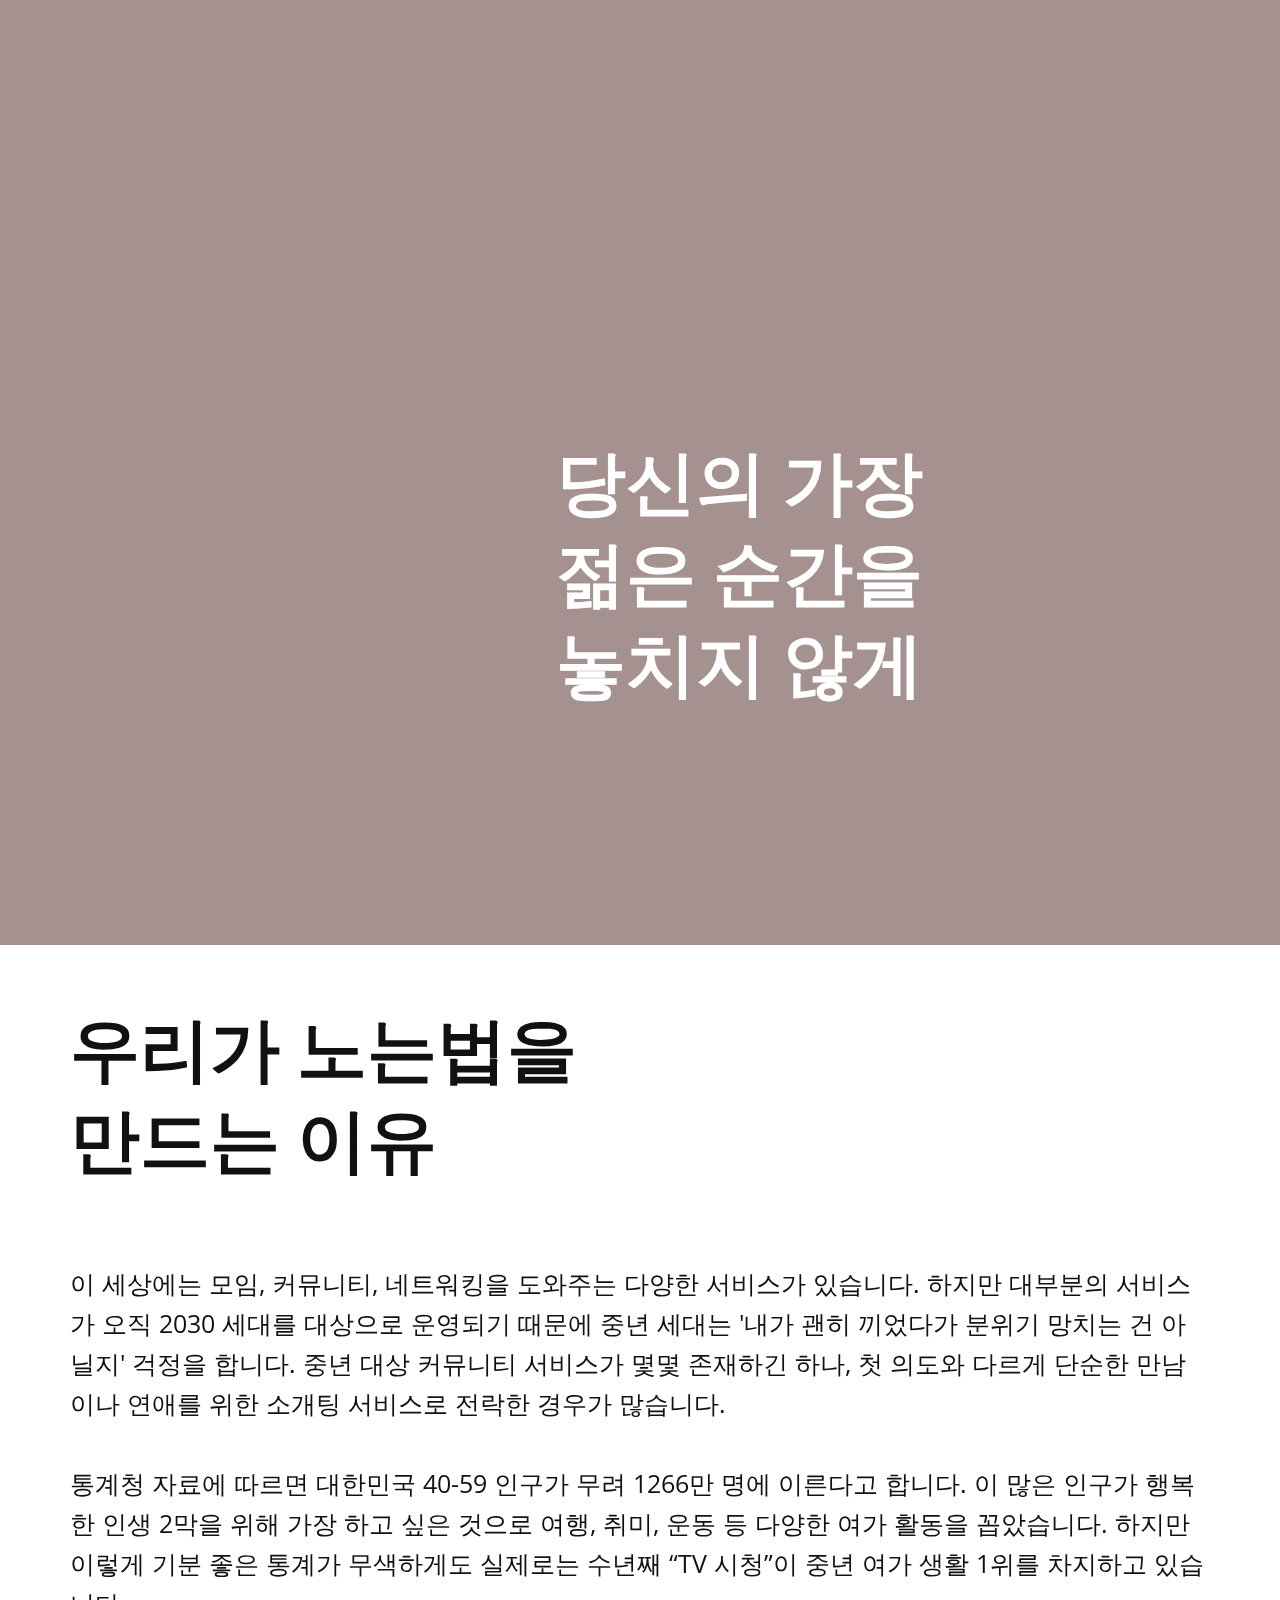
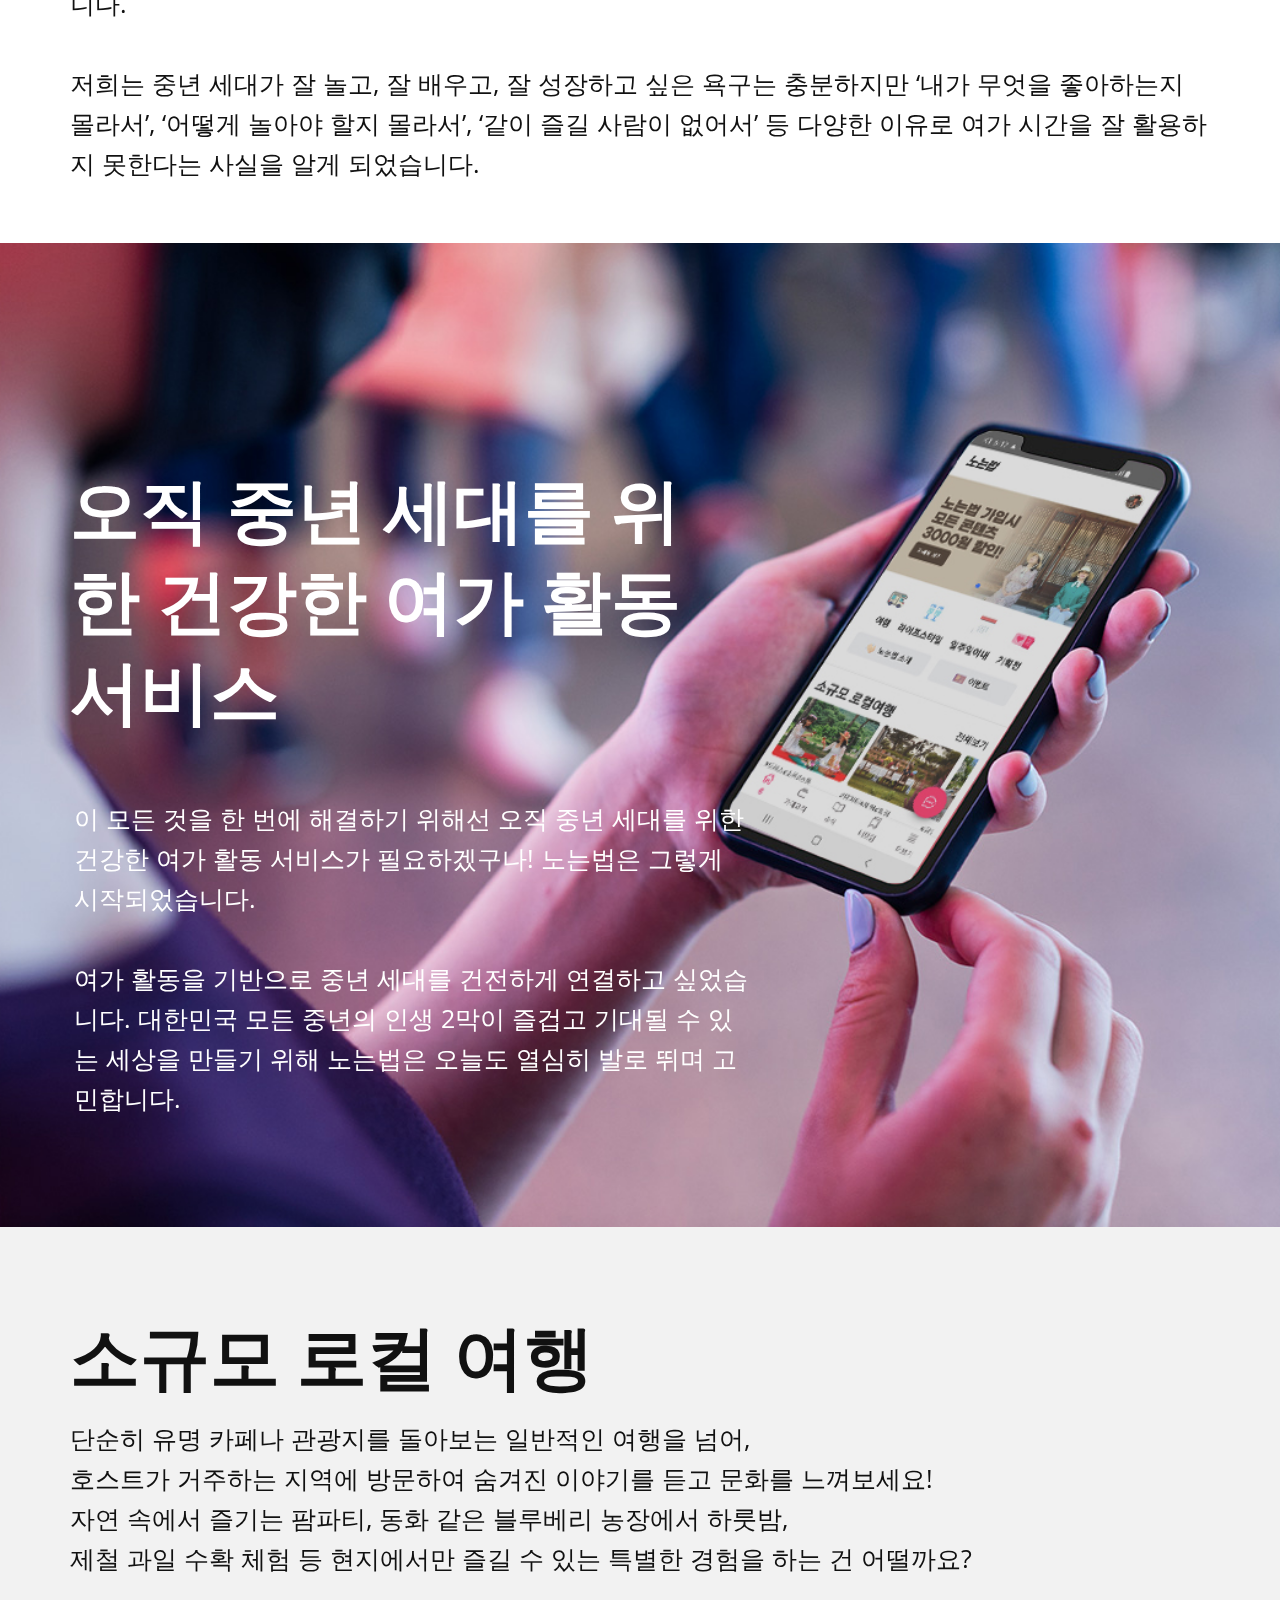
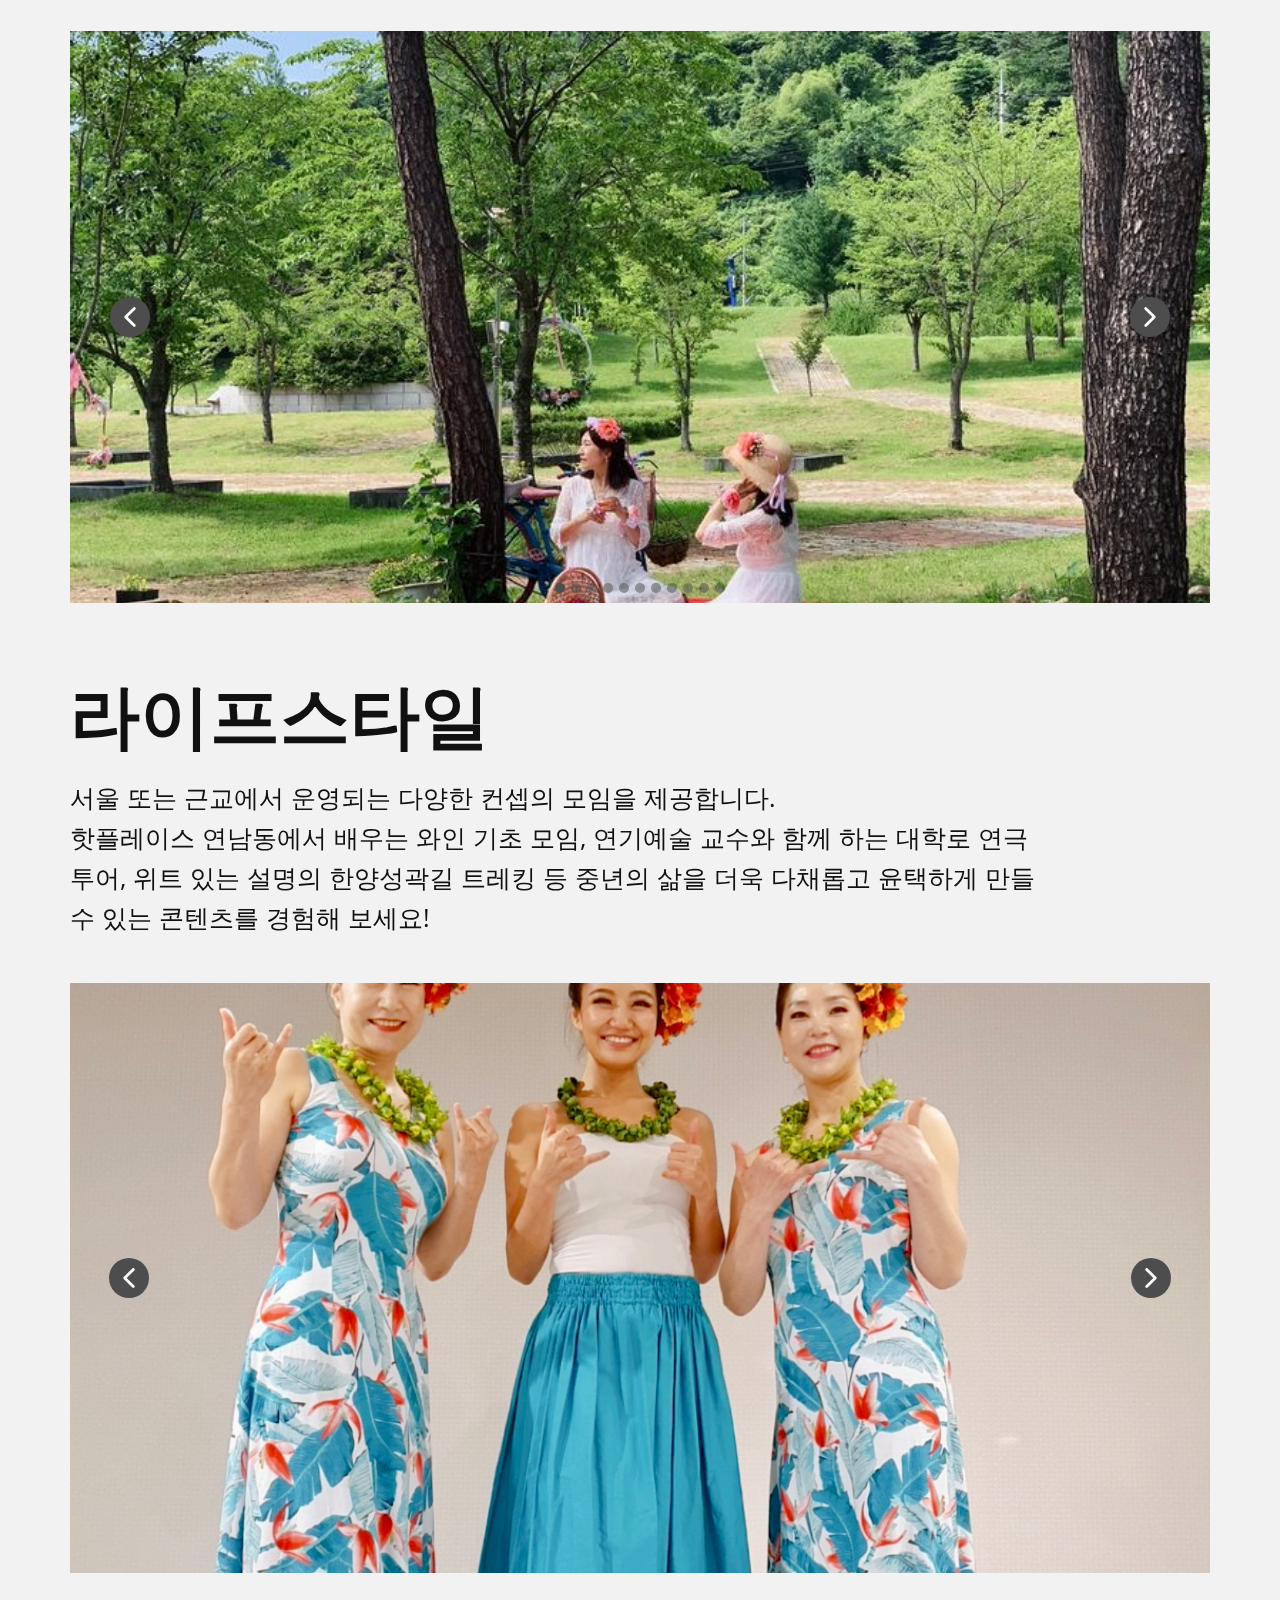
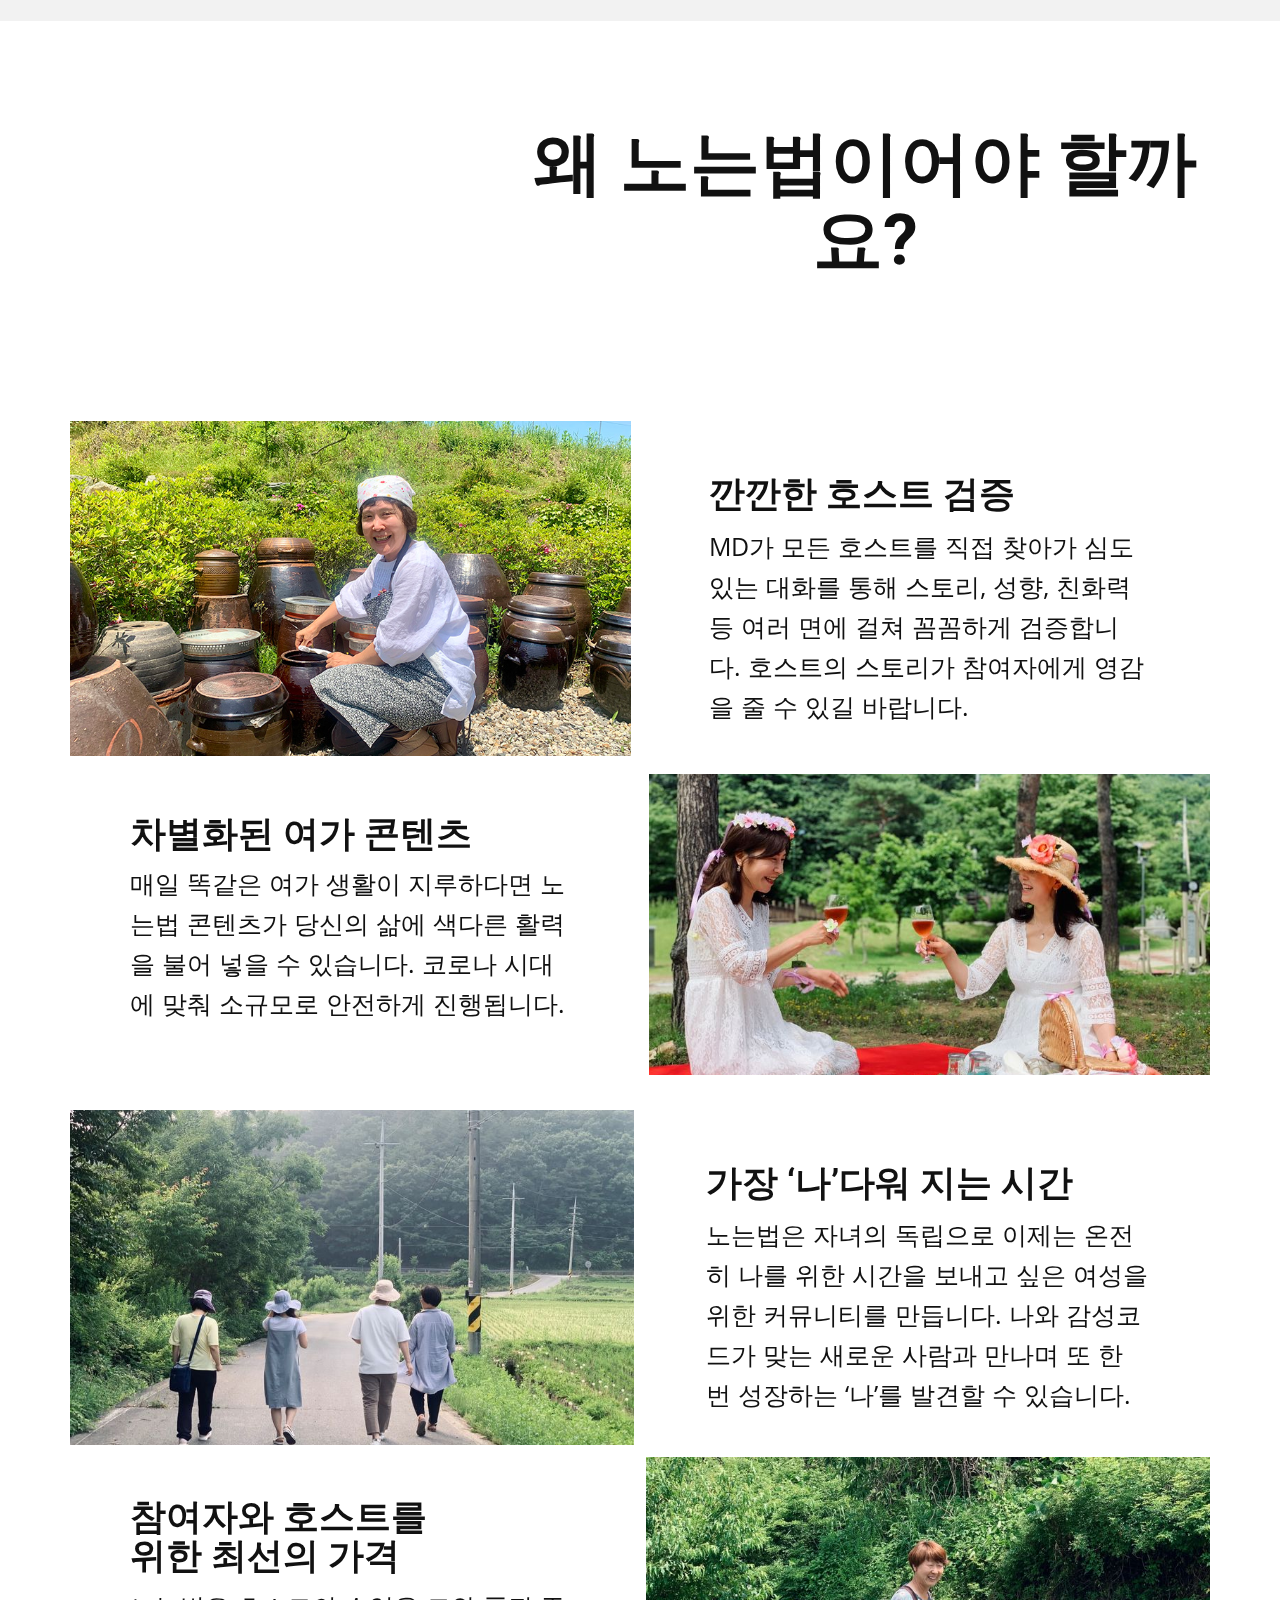
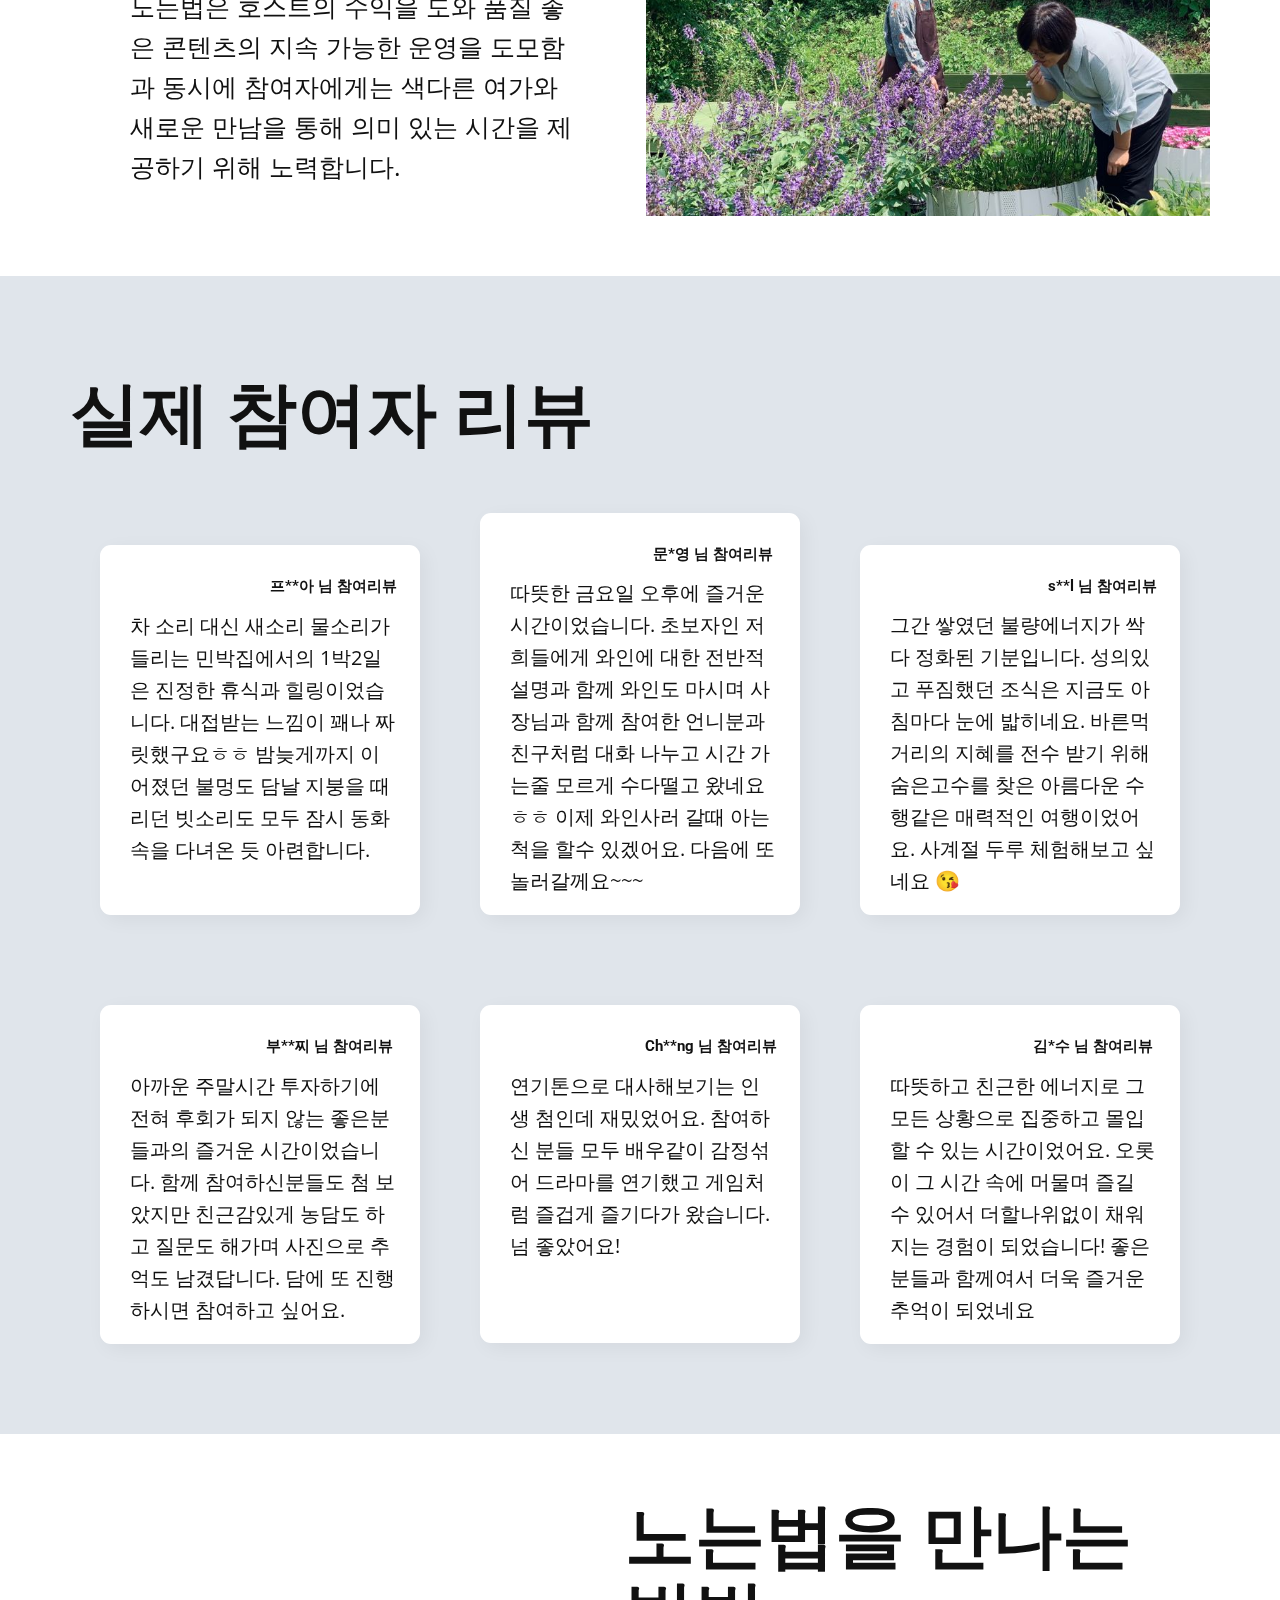
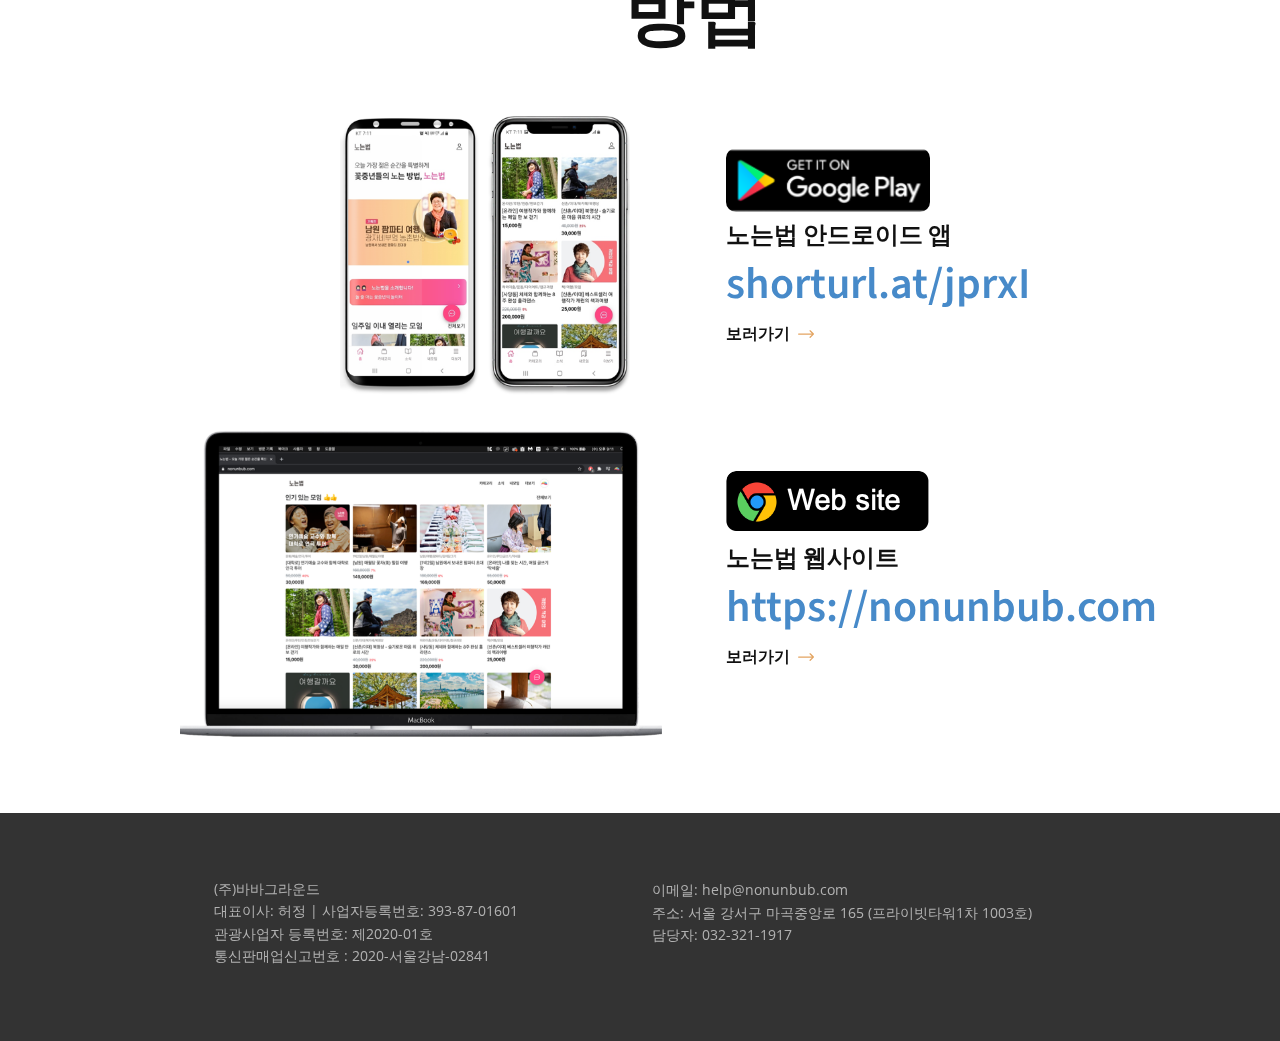
==== commit 9505948f: "Update index.html" ====
--- a/index.html
+++ b/index.html
@@ -703,11 +703,11 @@
         사업자등록번호: 393-87-01601<br>관광사업자 등록번호: 제2020-01호<br>통신판매업신고번호 : 2020-서울강남-02841
       </p>
       <p class="u-align-left u-small-text u-text u-text-custom-color-2 u-text-variant u-text-2"> 이메일:
-        nonunbub@gmail.com<br>주소: 서울 강서구 마곡중앙로 165 (프라이빗타워1차 1003호)<br>담당자: 032-321-1917
+        help@nonunbub.com<br>주소: 서울 강서구 마곡중앙로 165 (프라이빗타워1차 1003호)<br>담당자: 032-321-1917
       </p>
     </div>
   </footer>
 
 </body>
 
-</html>+</html>
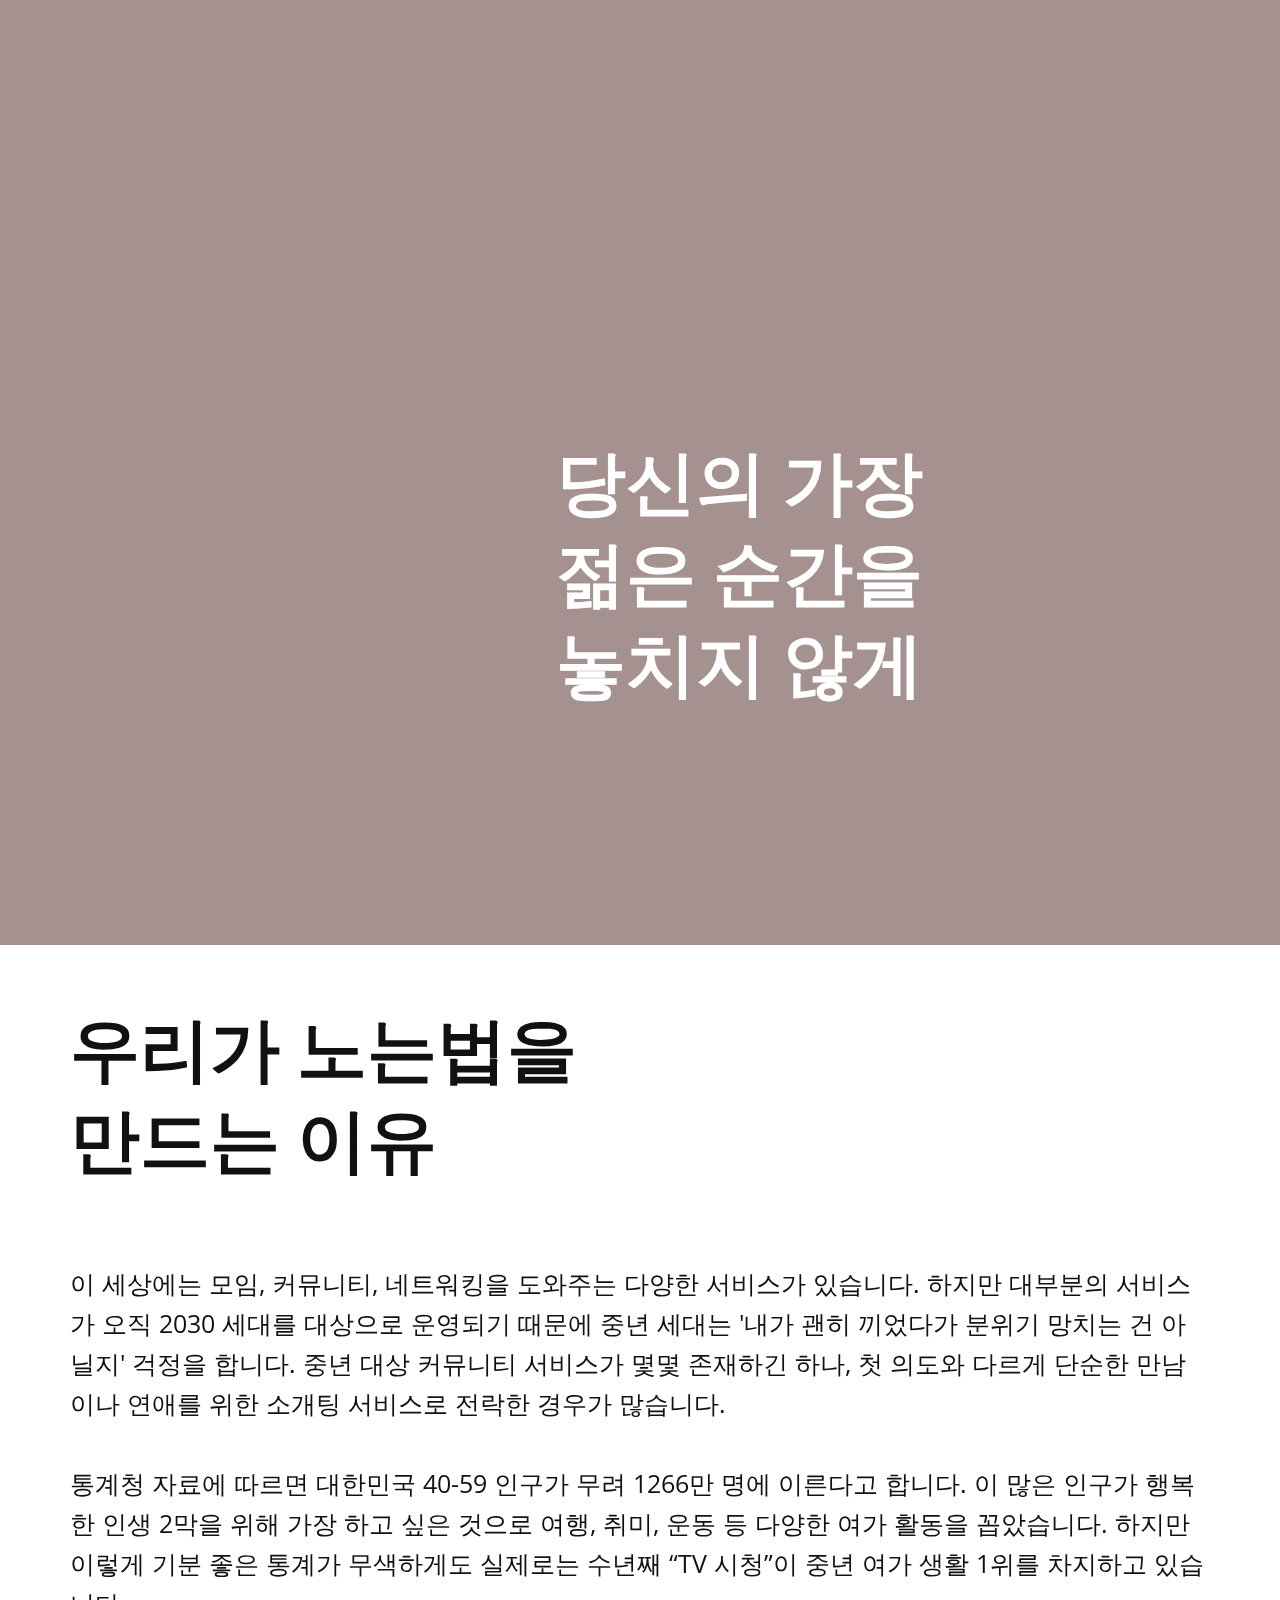
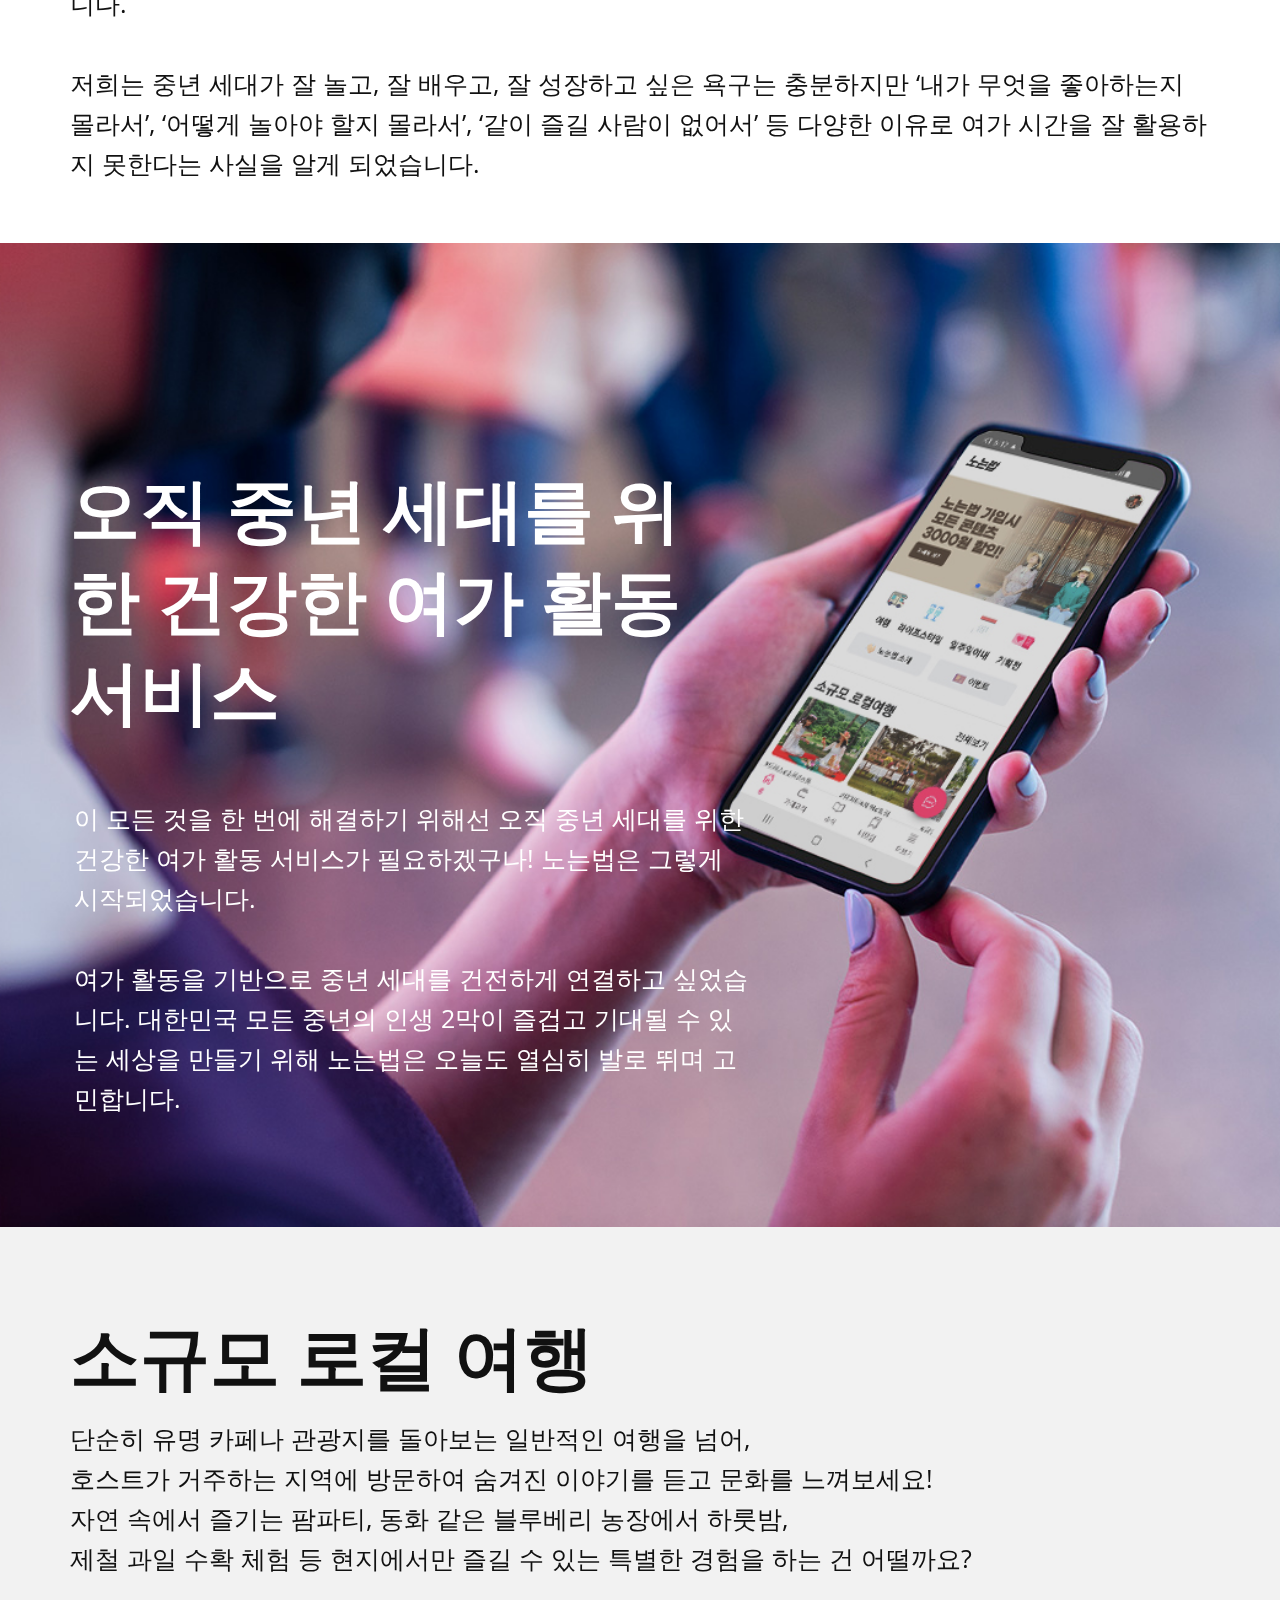
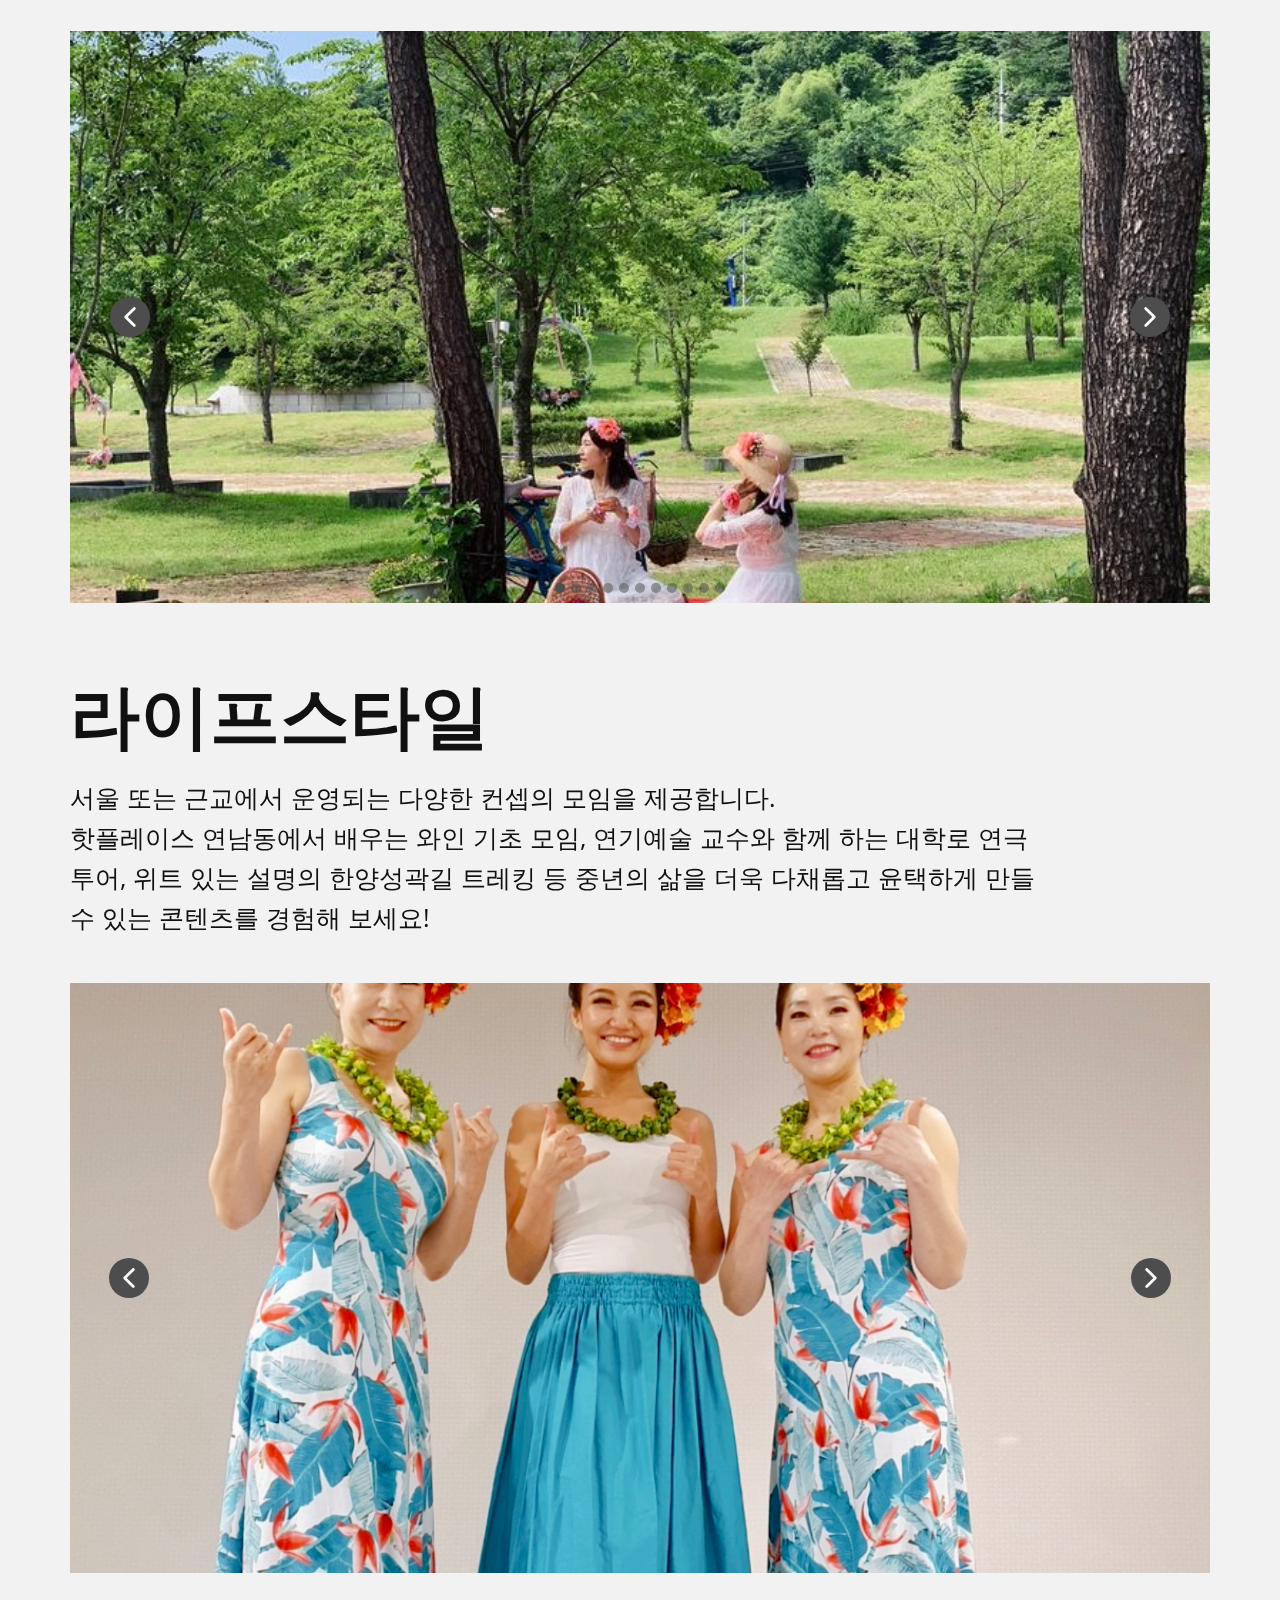
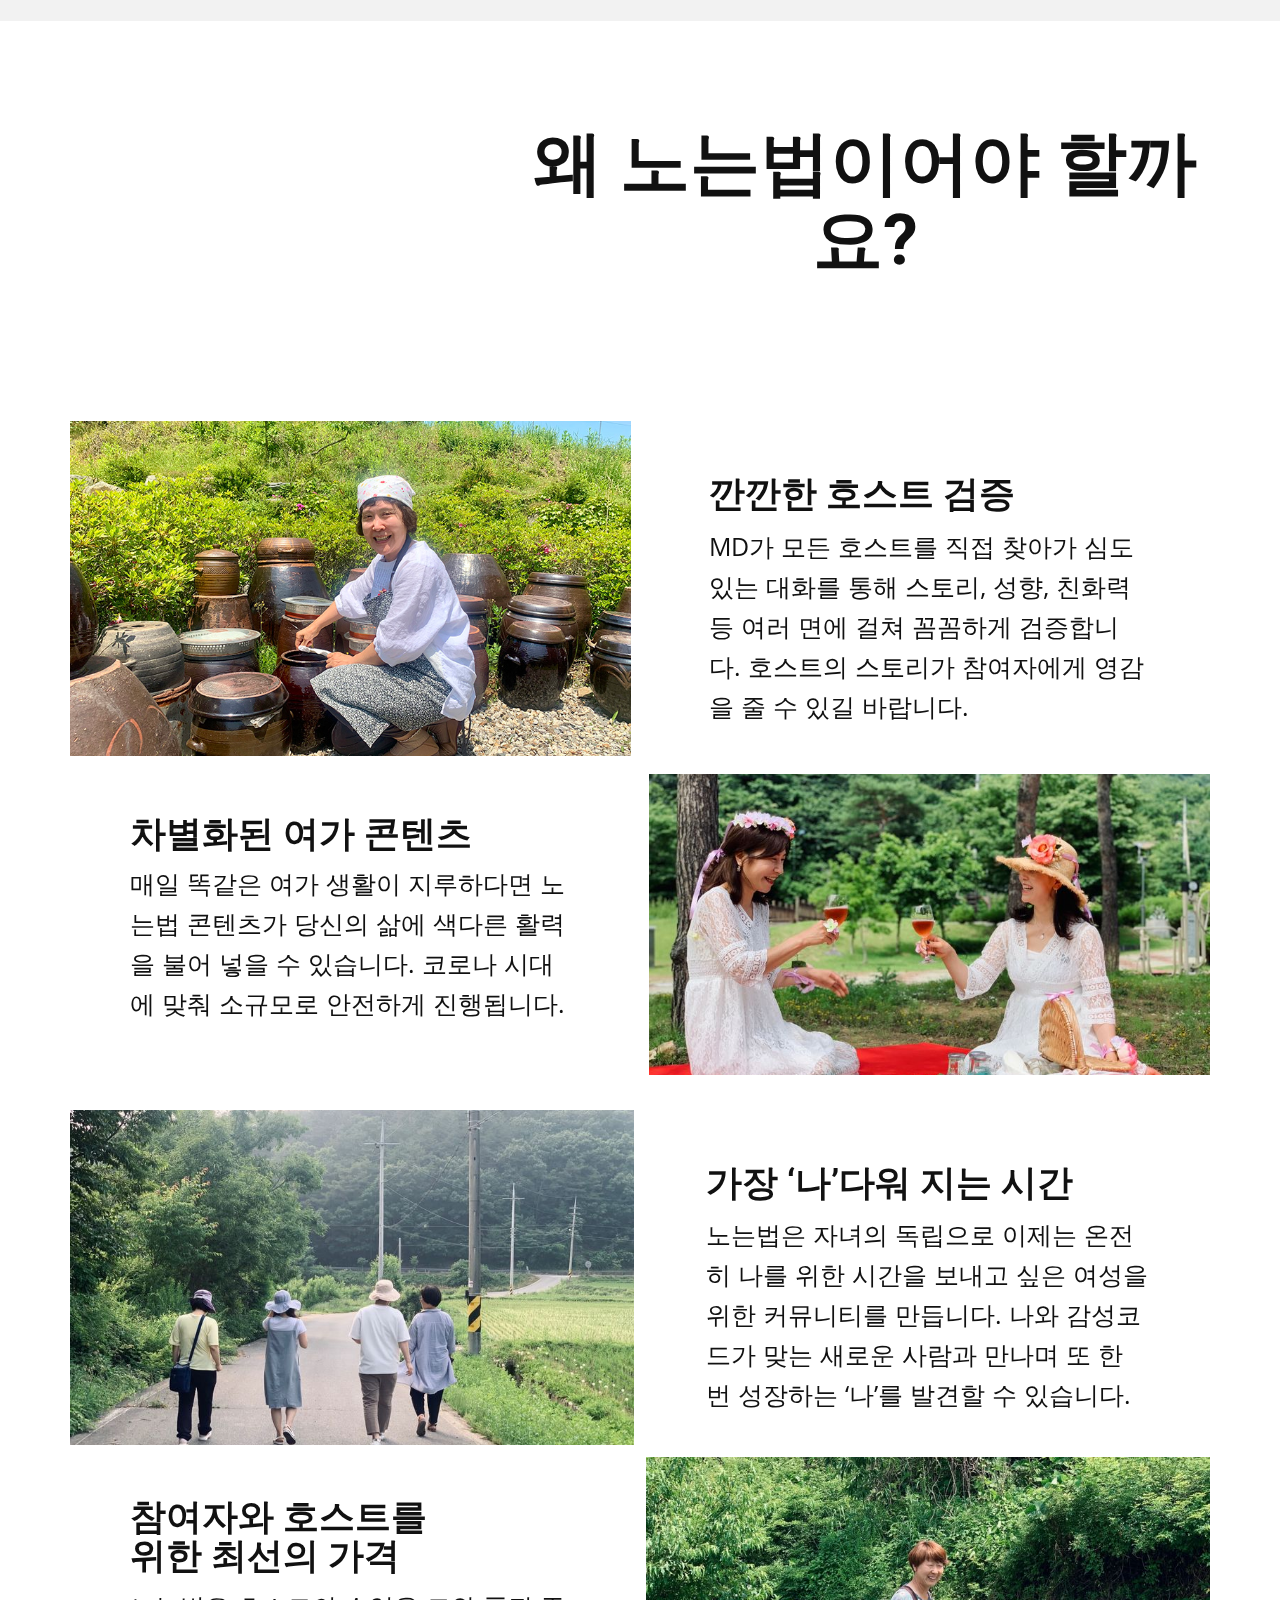
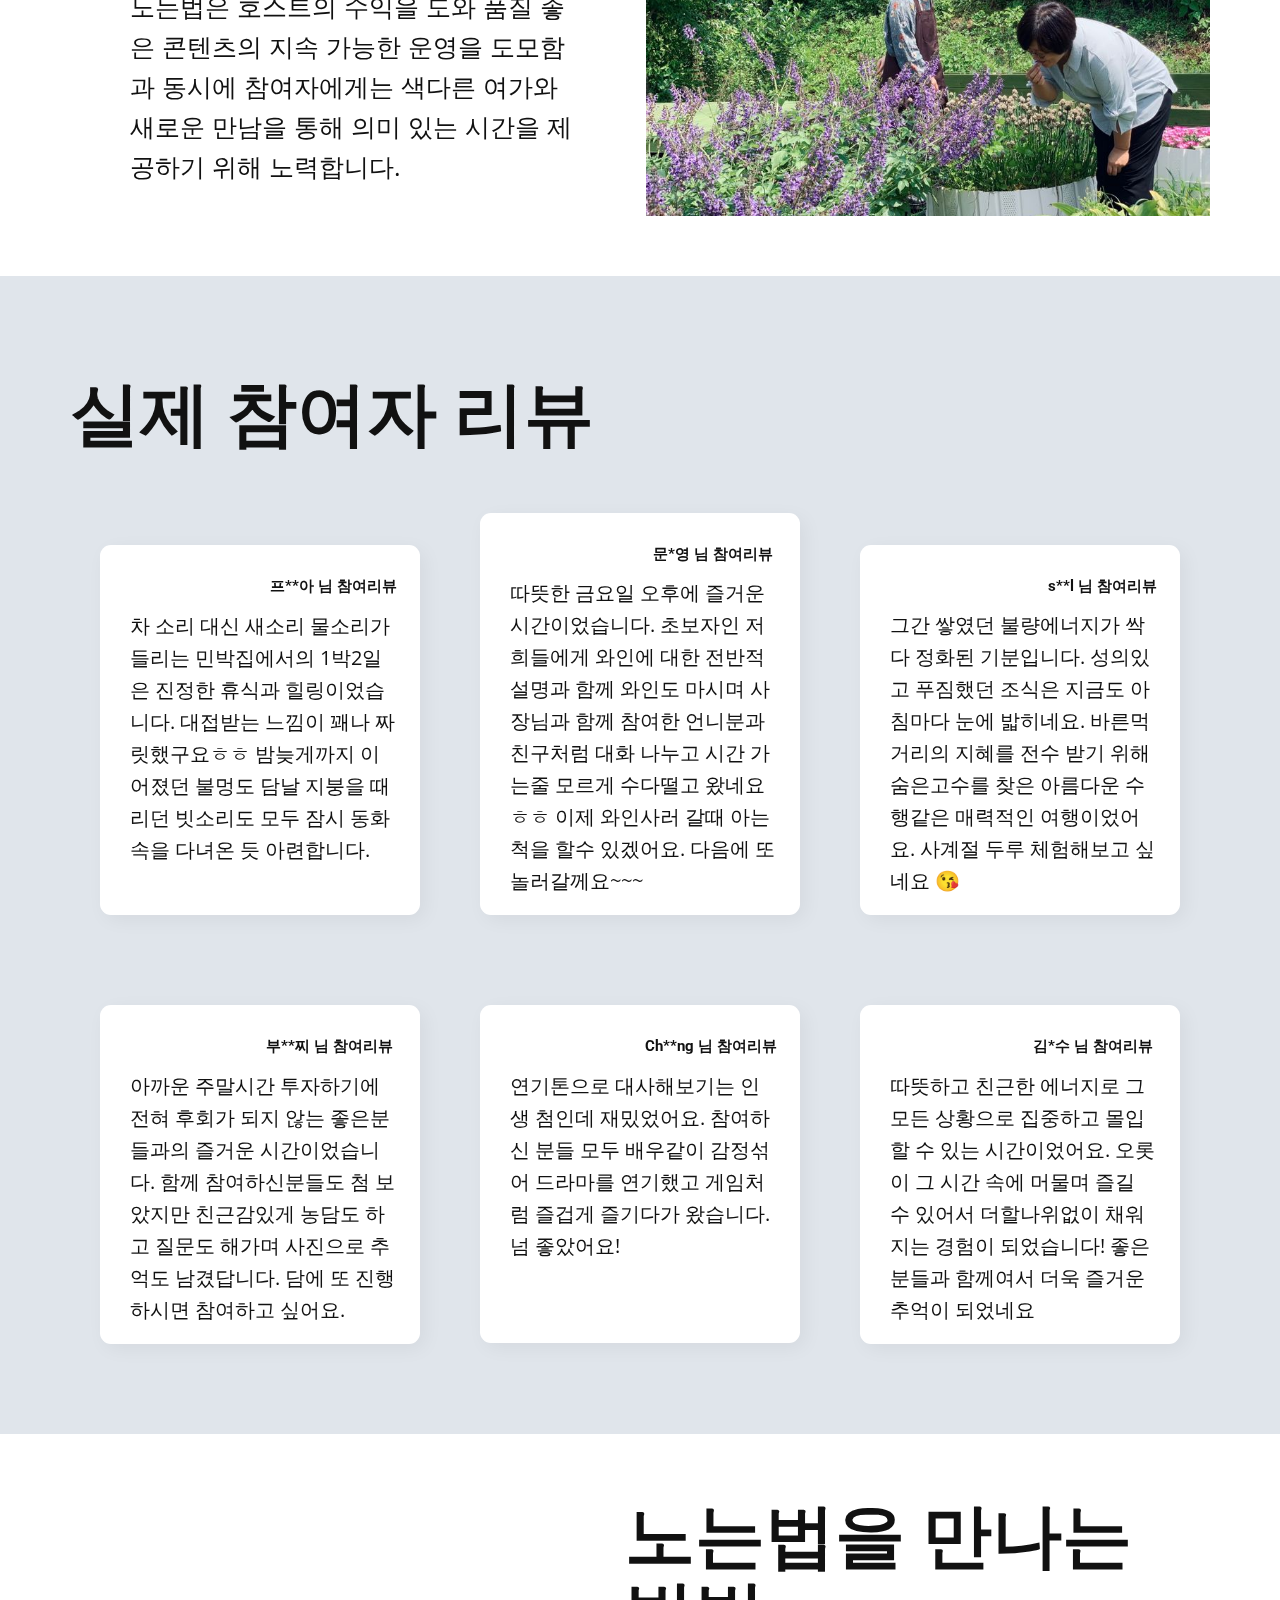
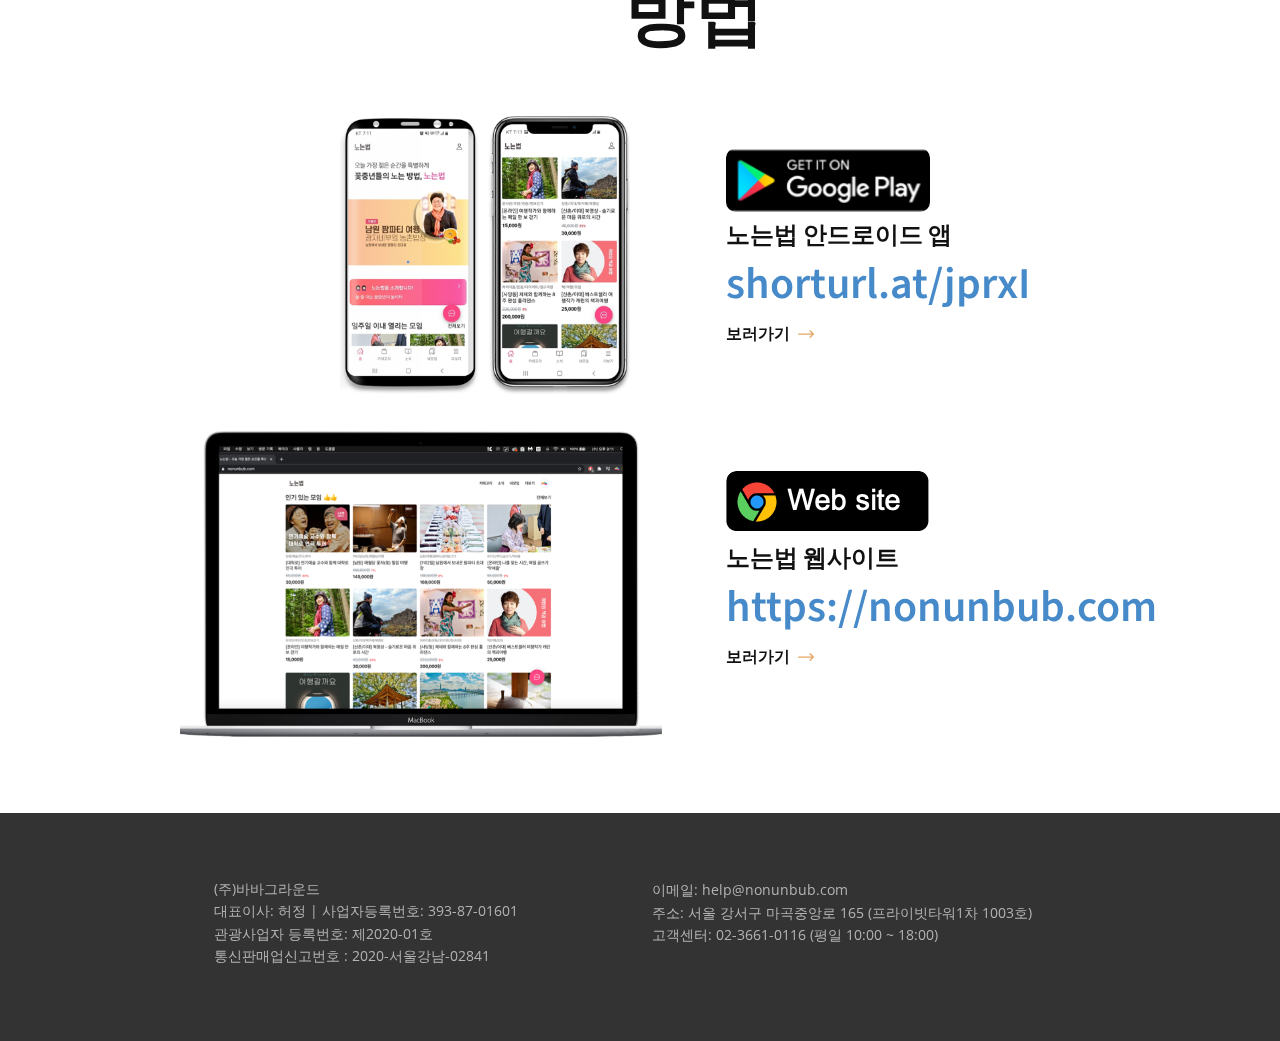
==== commit c12e3815: "Update index.html" ====
--- a/index.html
+++ b/index.html
@@ -703,7 +703,7 @@
         사업자등록번호: 393-87-01601<br>관광사업자 등록번호: 제2020-01호<br>통신판매업신고번호 : 2020-서울강남-02841
       </p>
       <p class="u-align-left u-small-text u-text u-text-custom-color-2 u-text-variant u-text-2"> 이메일:
-        help@nonunbub.com<br>주소: 서울 강서구 마곡중앙로 165 (프라이빗타워1차 1003호)<br>담당자: 032-321-1917
+        help@nonunbub.com<br>주소: 서울 강서구 마곡중앙로 165 (프라이빗타워1차 1003호)<br>고객센터: 02-3661-0116 (평일 10:00 ~ 18:00)
       </p>
     </div>
   </footer>
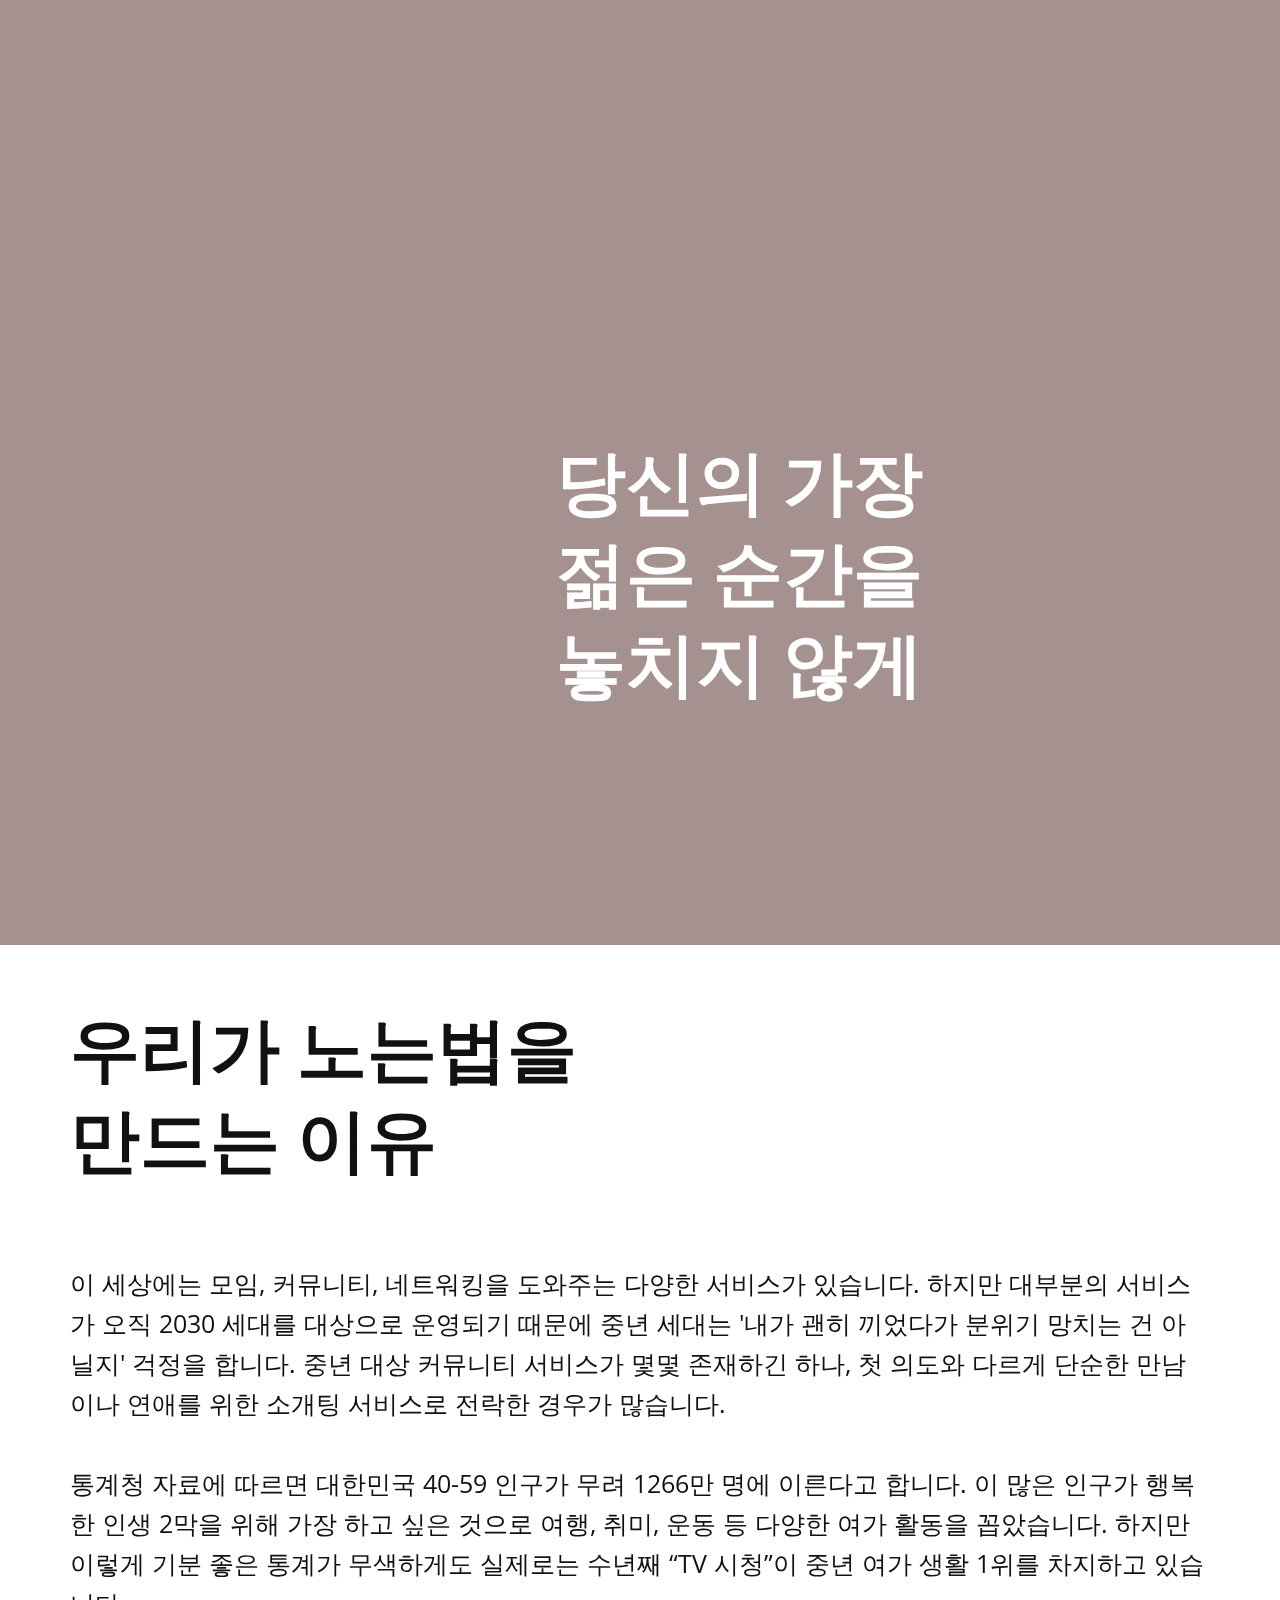
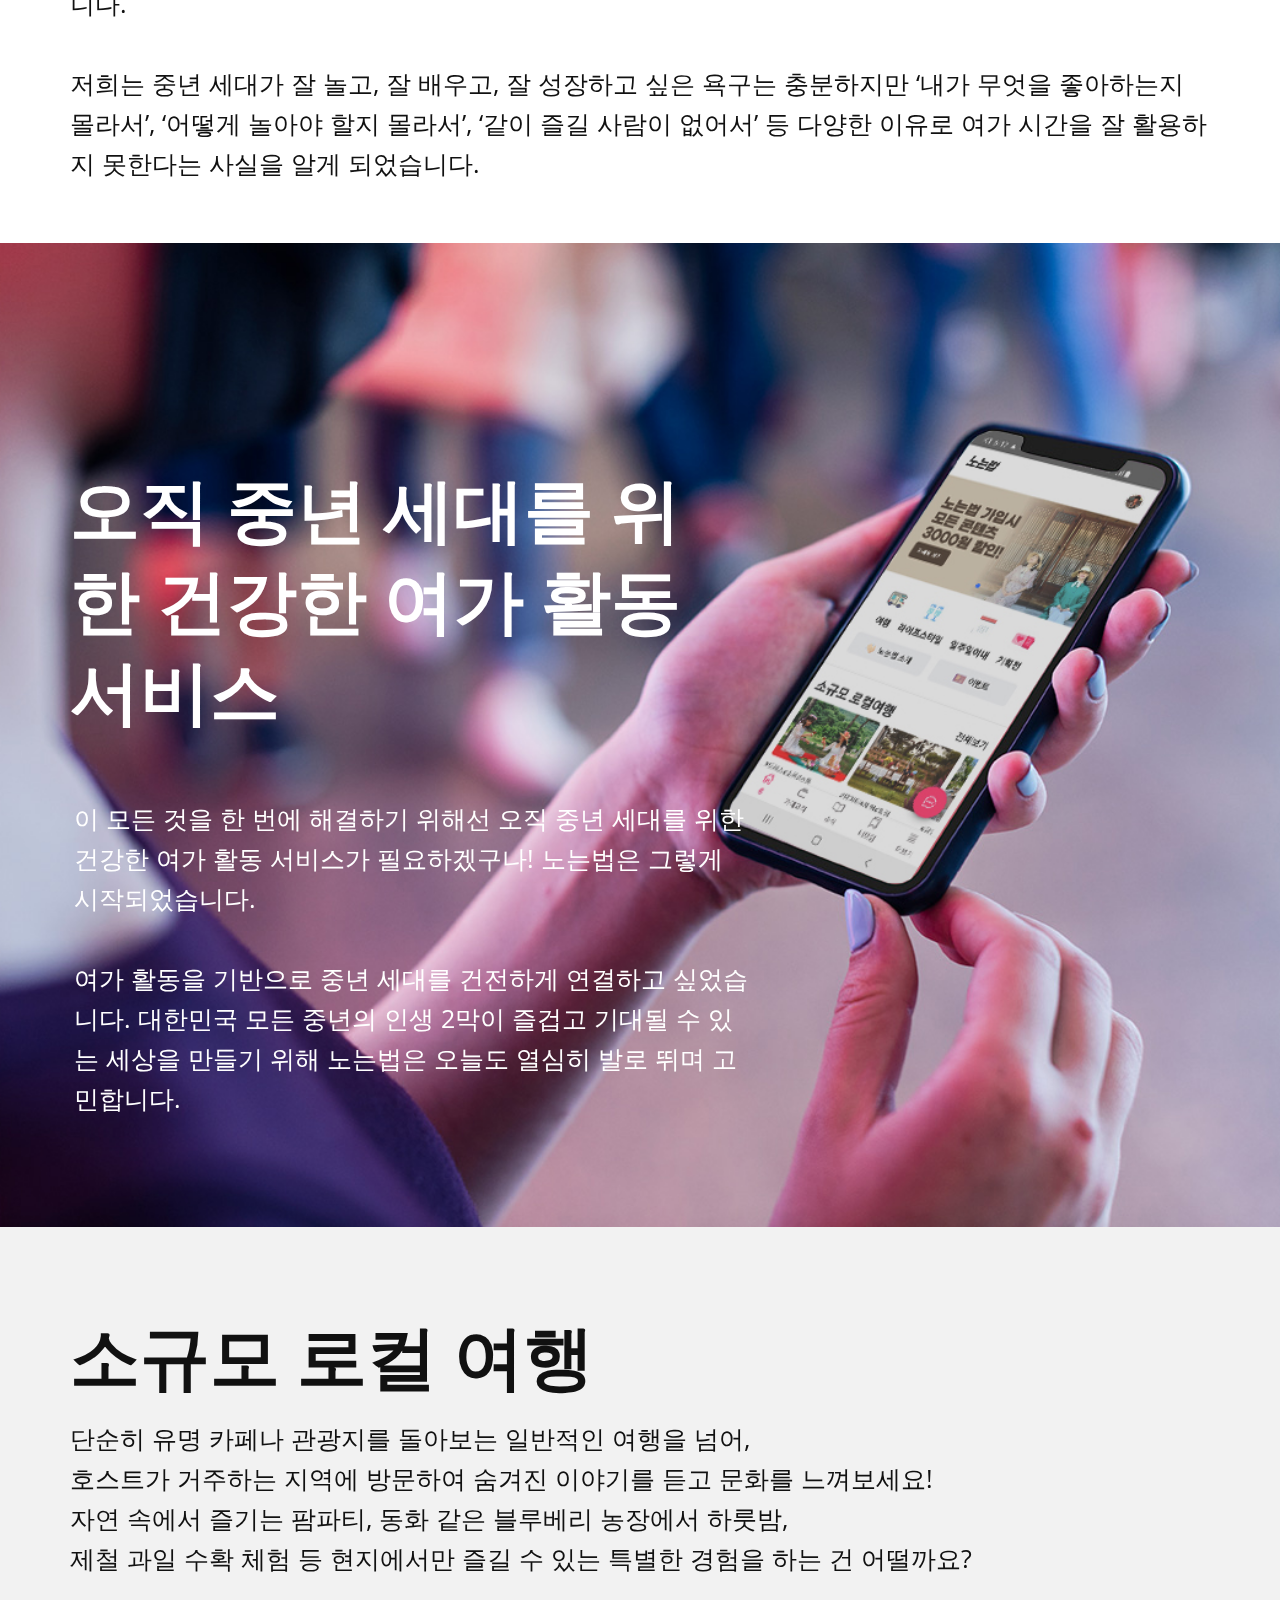
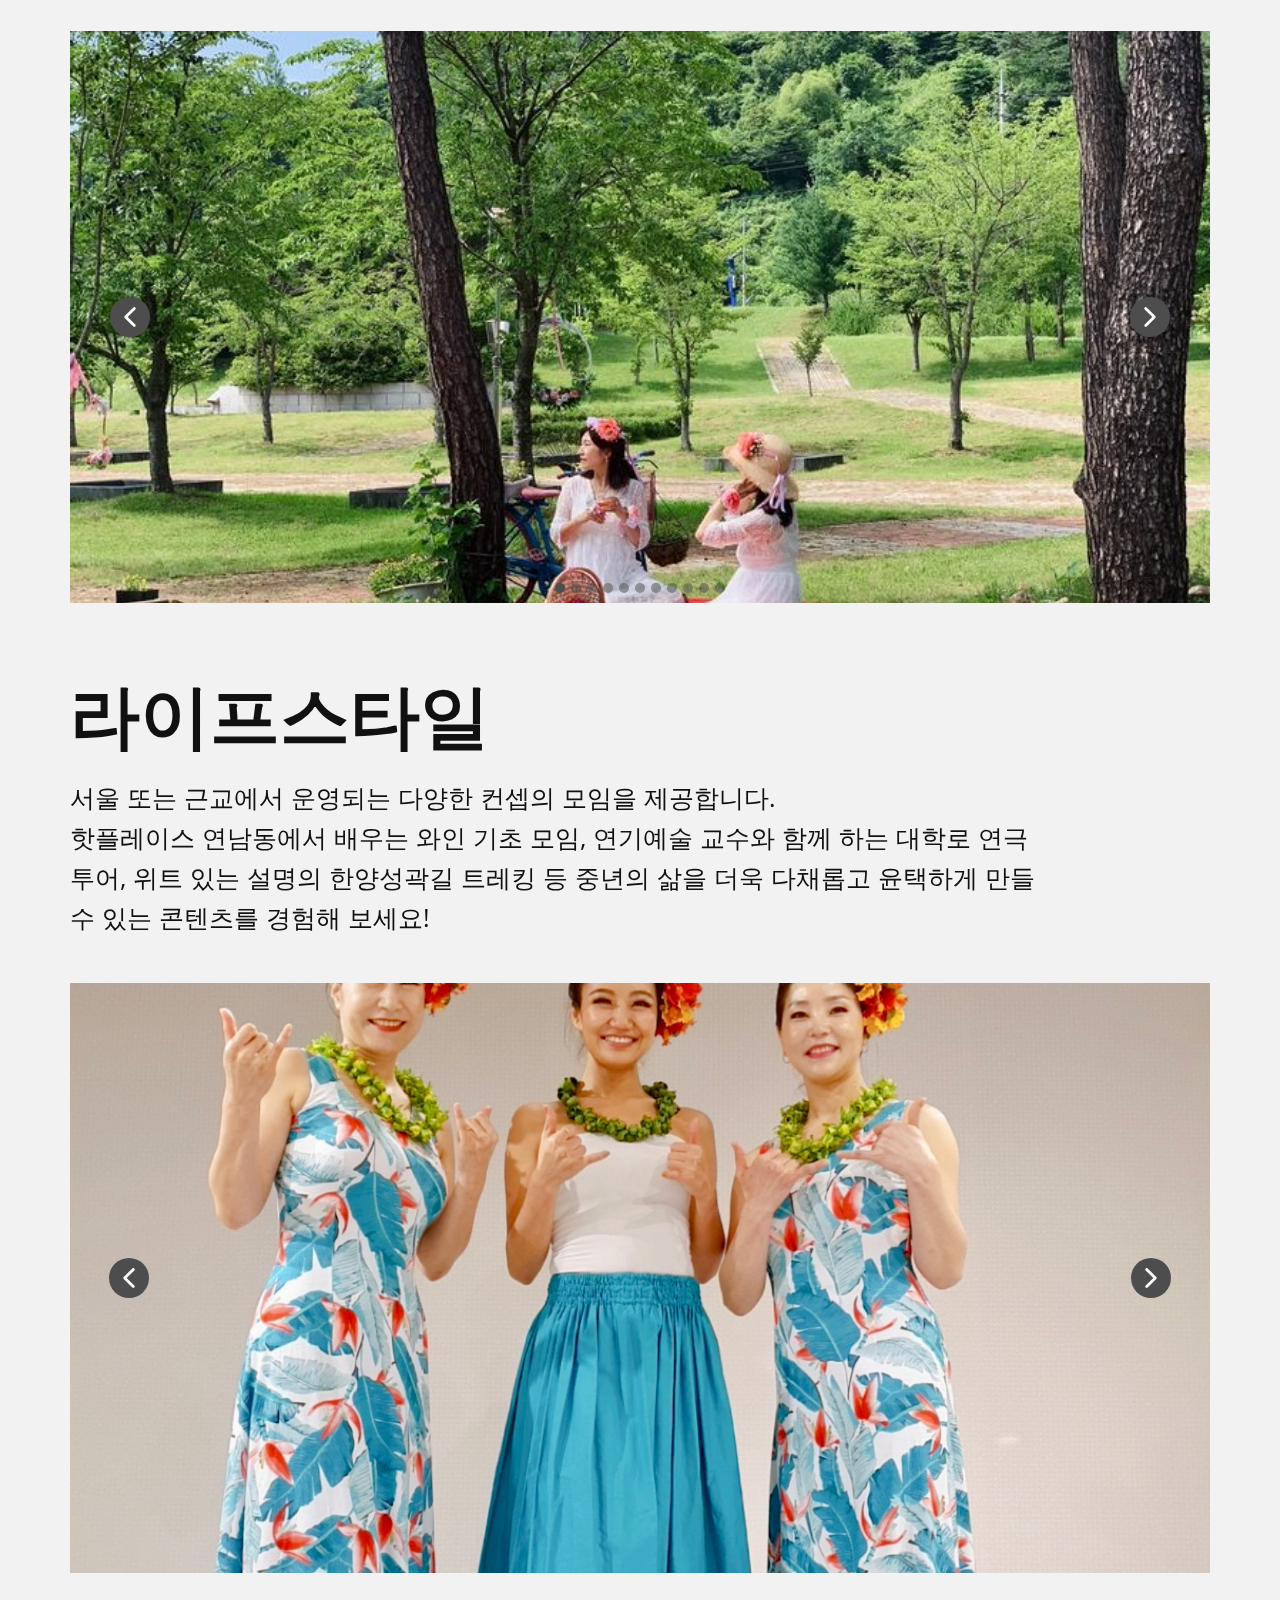
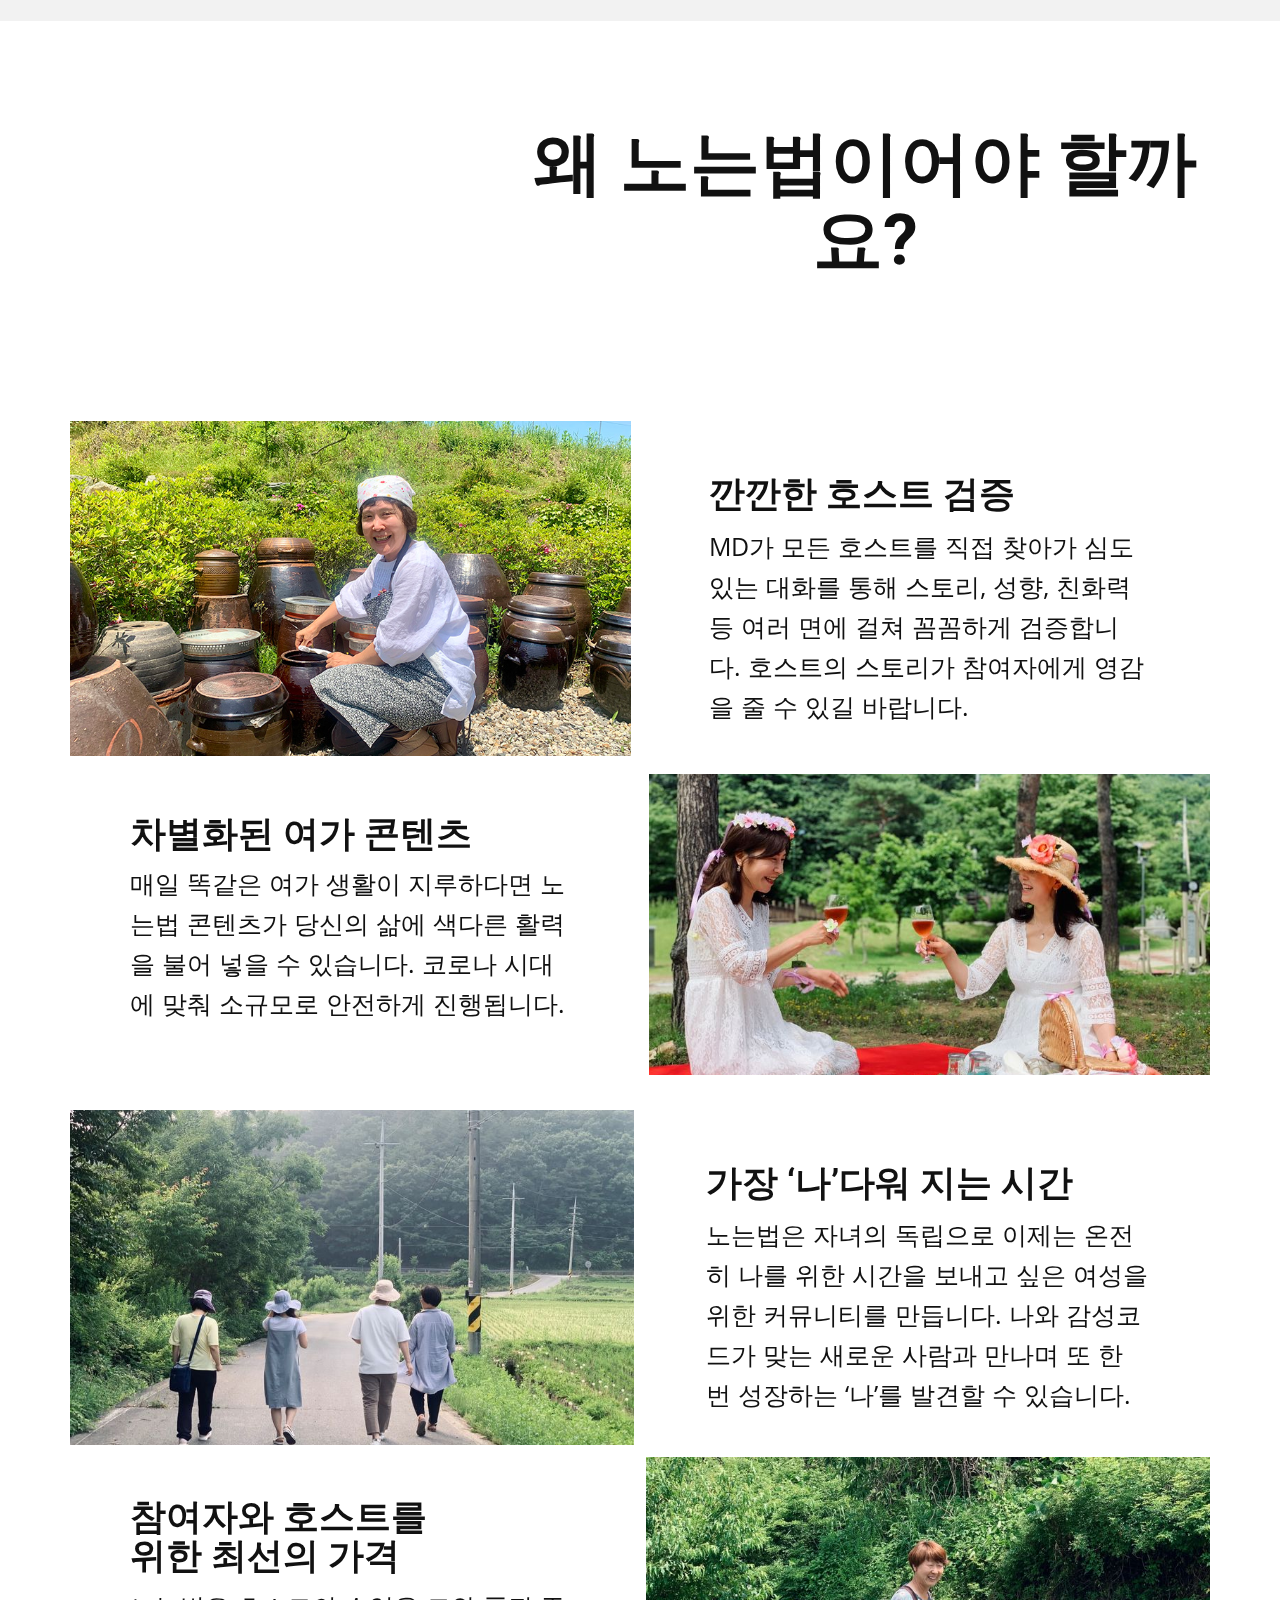
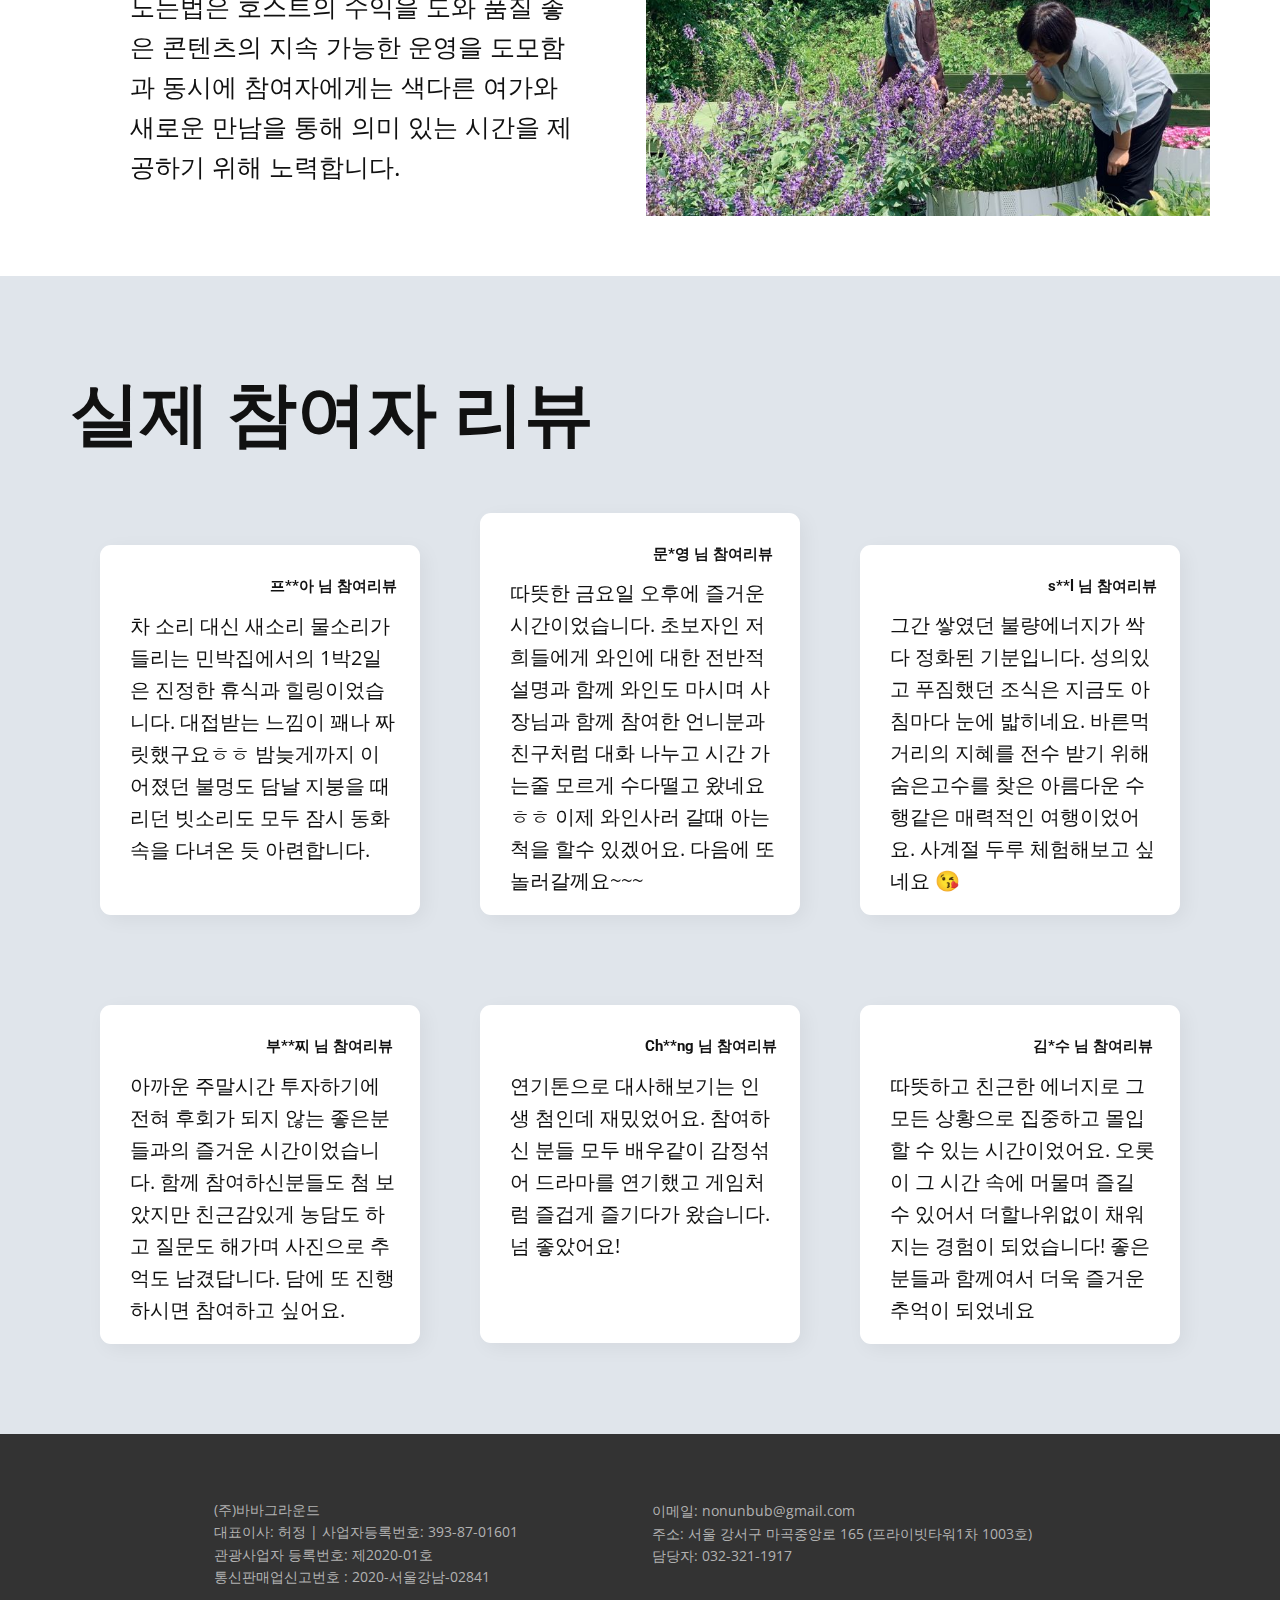
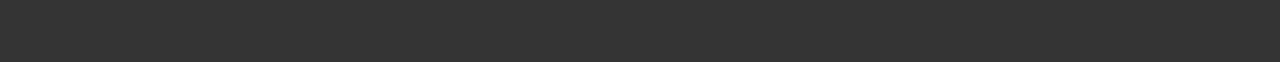
==== commit 27a6030b: "remove meet nnb" ====
--- a/index.html
+++ b/index.html
@@ -601,7 +601,7 @@
       </div>
     </div>
   </section>
-  <section class="u-clearfix u-section-8" id="carousel_77d3">
+  <!-- <section class="u-clearfix u-section-8" id="carousel_77d3">
     <div class="u-clearfix u-sheet u-sheet-1">
       <h2 class="u-align-center-sm u-align-center-xs u-subtitle u-text u-text-1" data-animation-name="fadeIn"
         data-animation-duration="1000" data-animation-delay="0">노는법을 만나는 방법</h2>
@@ -688,7 +688,7 @@
         </div>
       </div>
     </div>
-  </section>
+  </section> -->
   <style class="u-overlap-style">
     .u-overlap:not(.u-sticky-scroll) .u-header {
       background-color: #454545 !important
@@ -703,11 +703,11 @@
         사업자등록번호: 393-87-01601<br>관광사업자 등록번호: 제2020-01호<br>통신판매업신고번호 : 2020-서울강남-02841
       </p>
       <p class="u-align-left u-small-text u-text u-text-custom-color-2 u-text-variant u-text-2"> 이메일:
-        help@nonunbub.com<br>주소: 서울 강서구 마곡중앙로 165 (프라이빗타워1차 1003호)<br>고객센터: 02-3661-0116 (평일 10:00 ~ 18:00)
+        nonunbub@gmail.com<br>주소: 서울 강서구 마곡중앙로 165 (프라이빗타워1차 1003호)<br>담당자: 032-321-1917
       </p>
     </div>
   </footer>
 
 </body>
 
-</html>
+</html>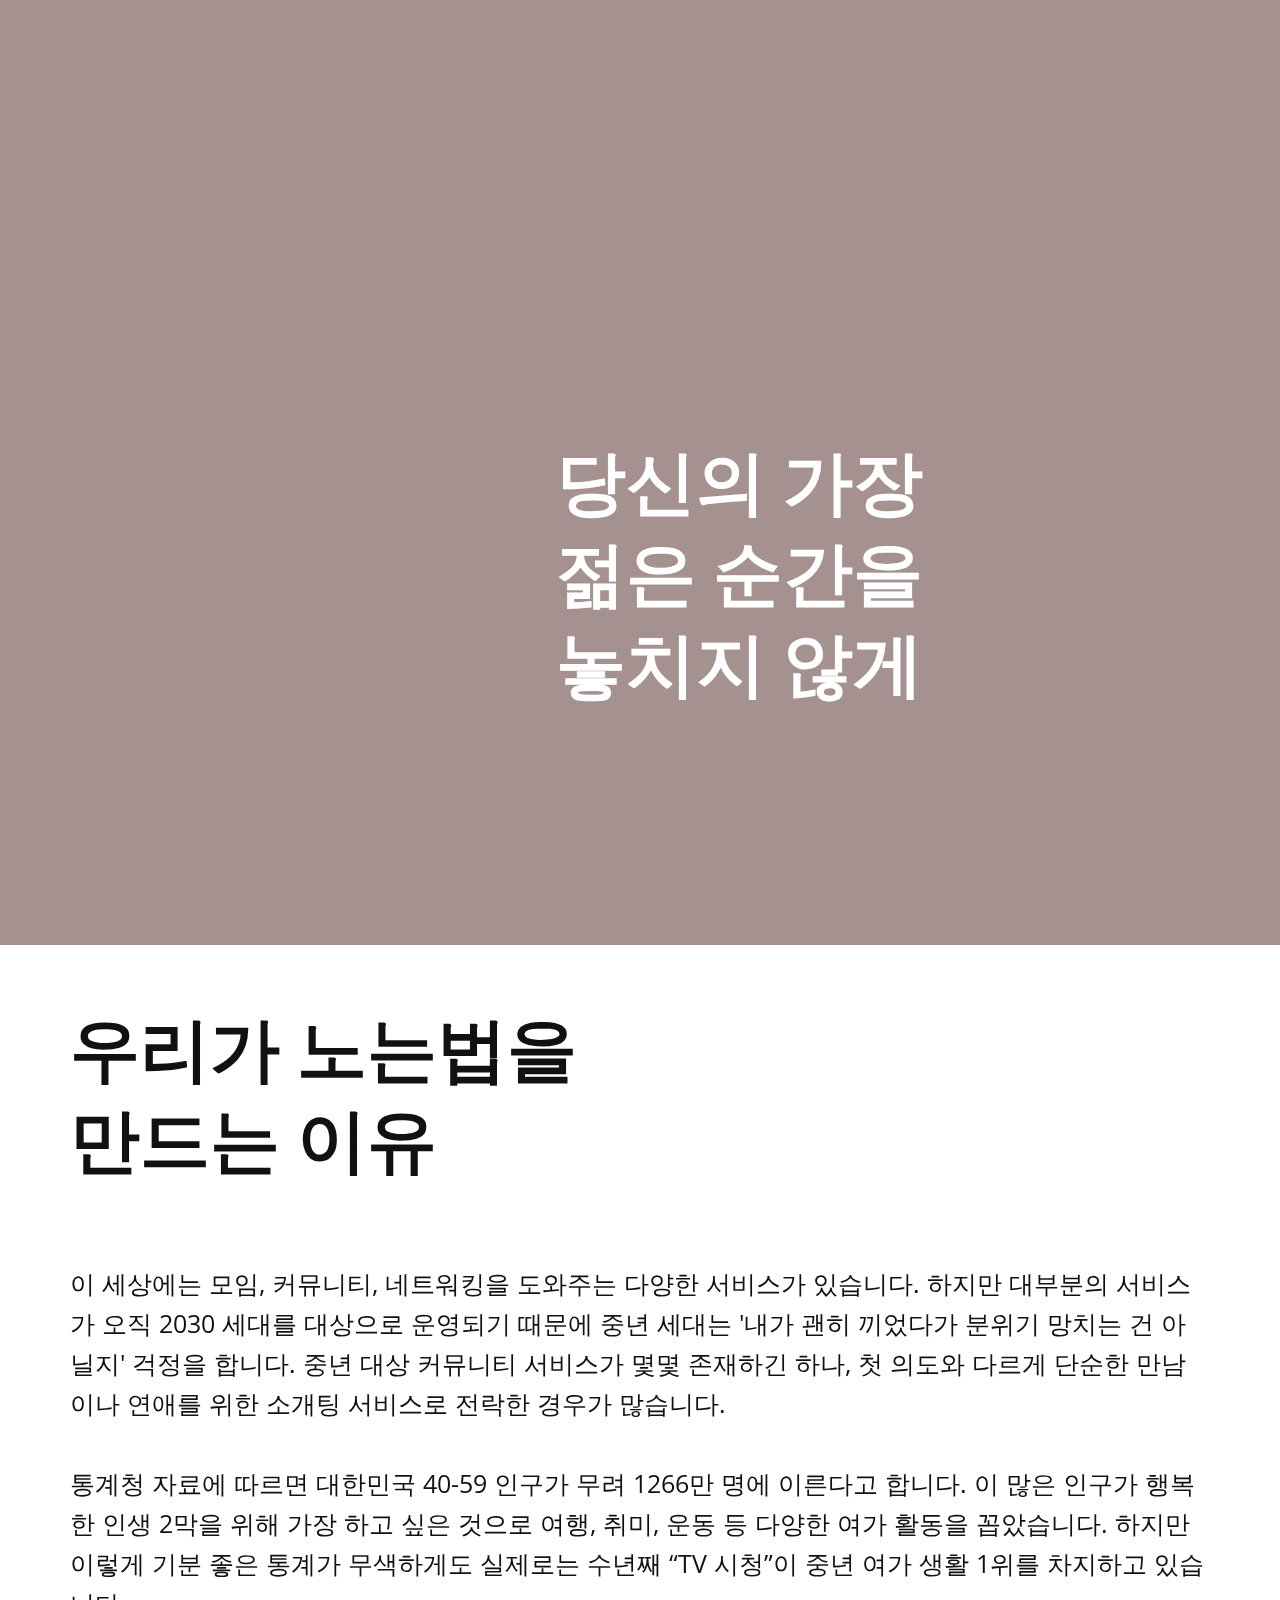
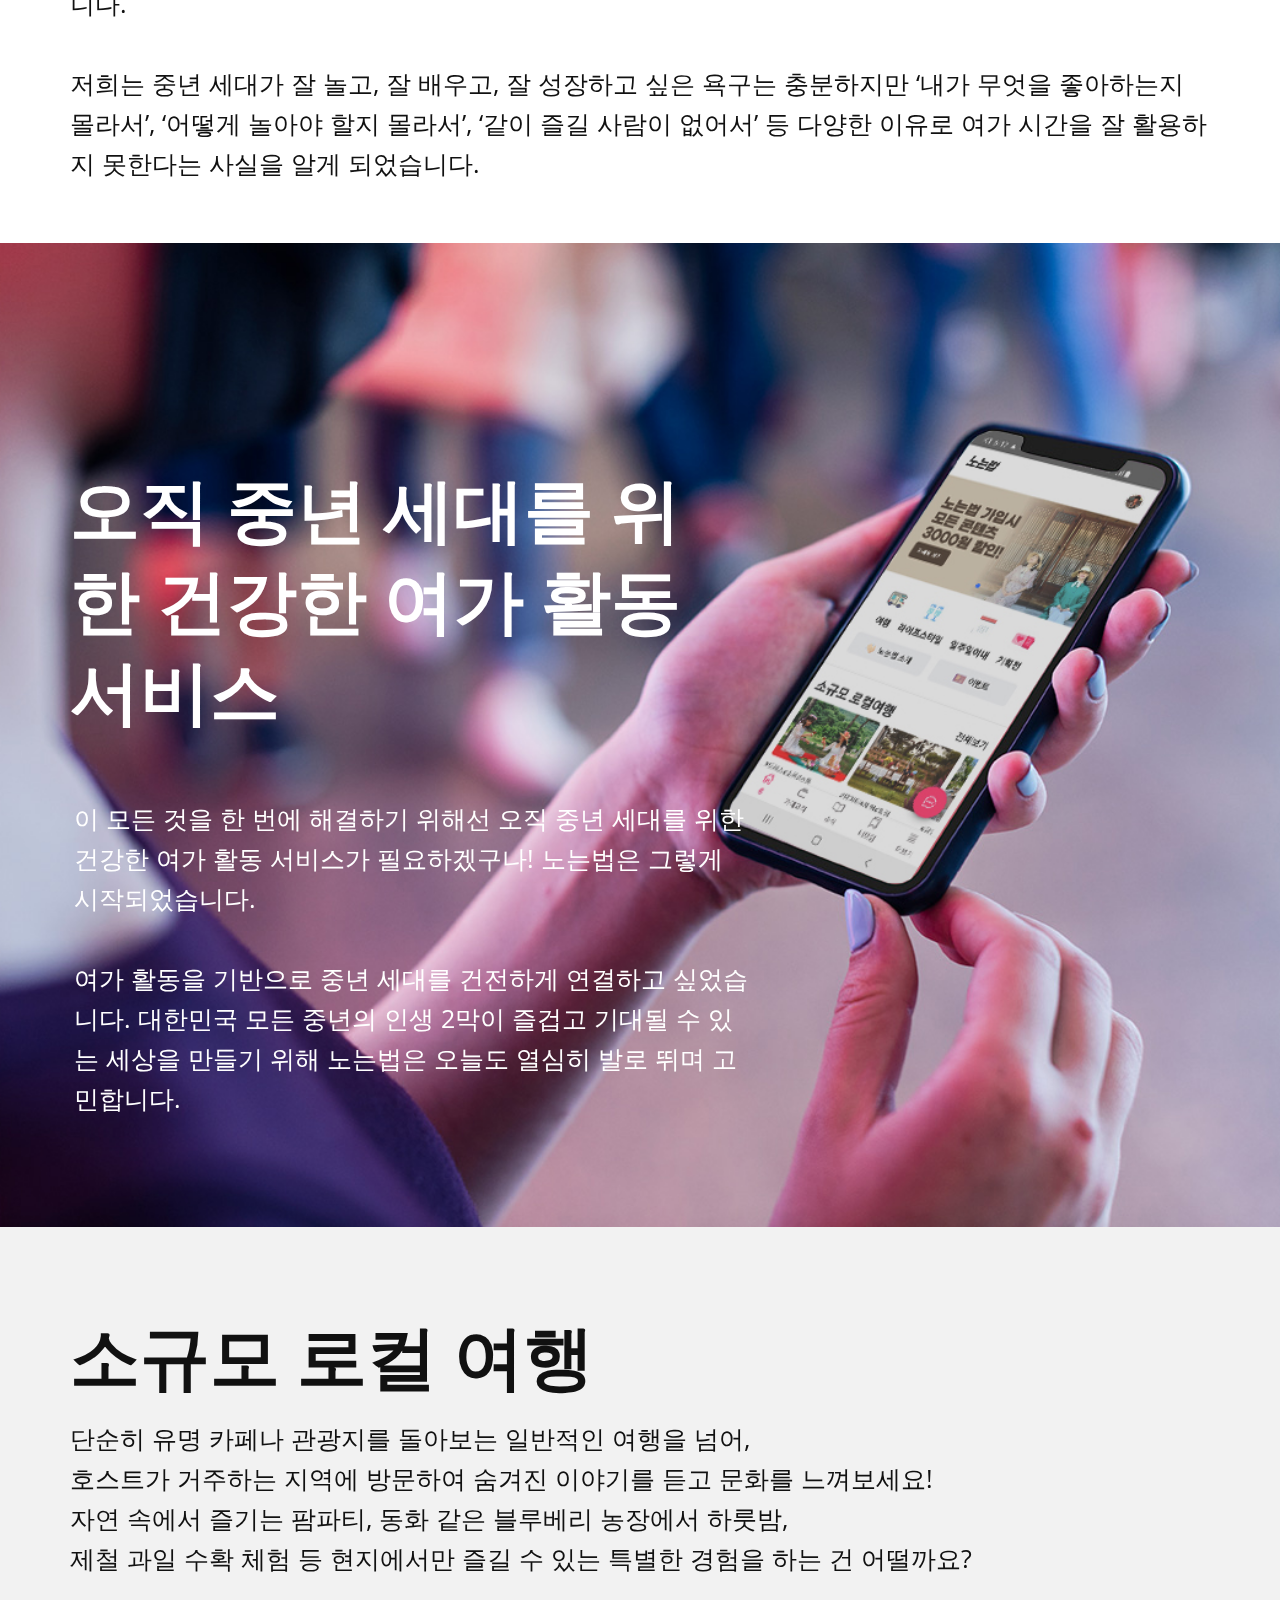
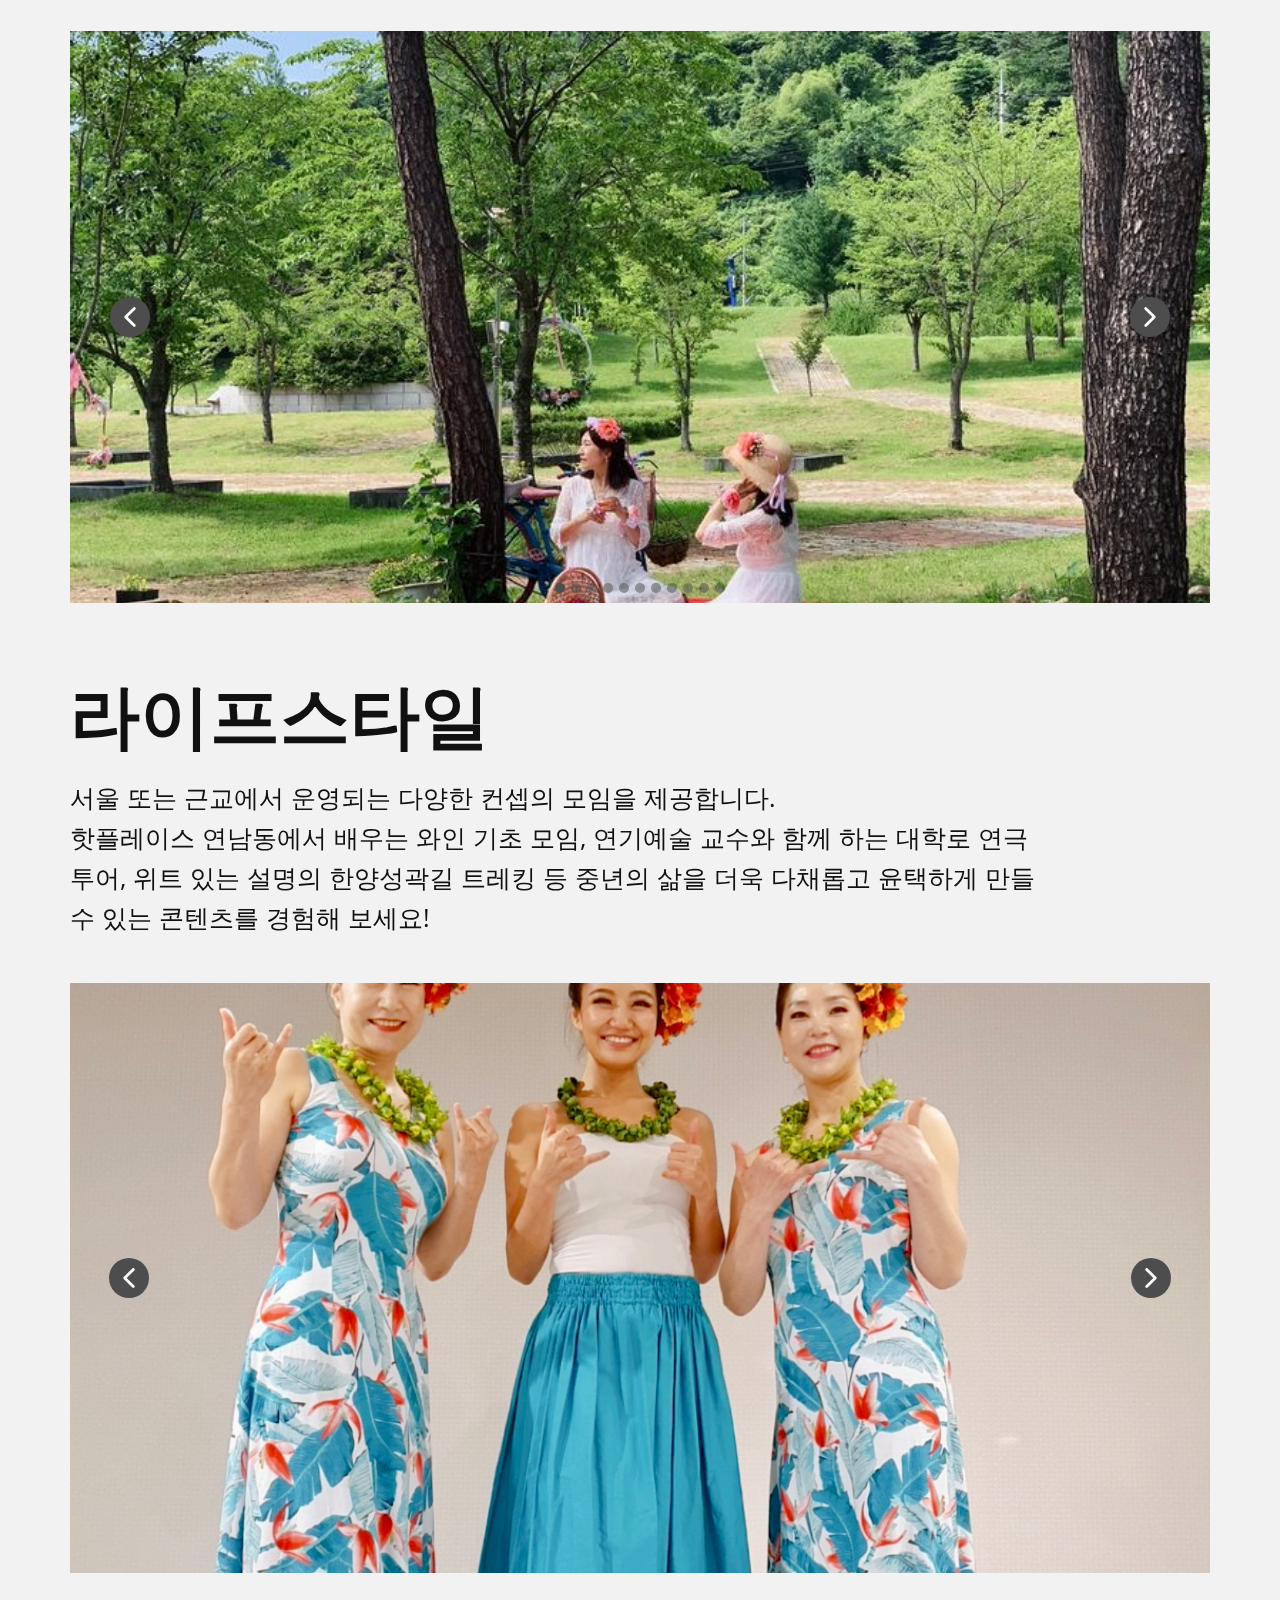
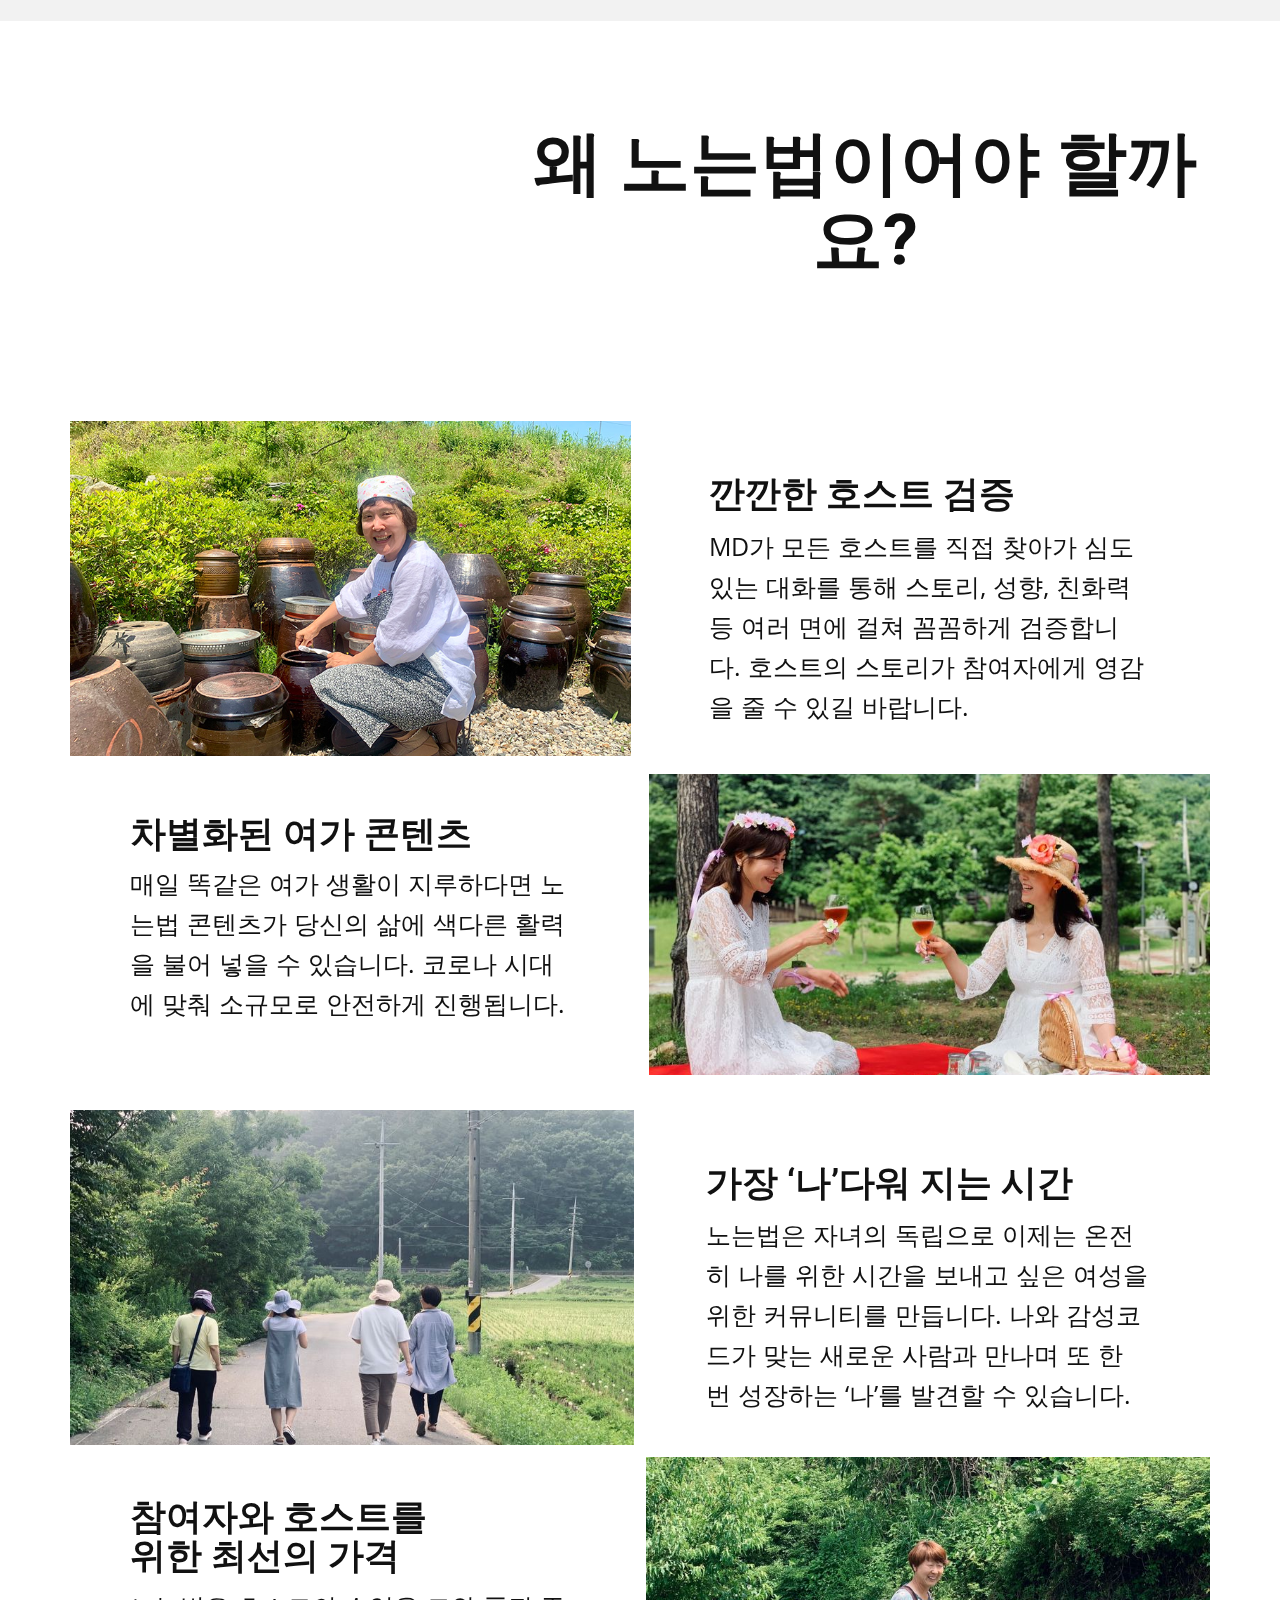
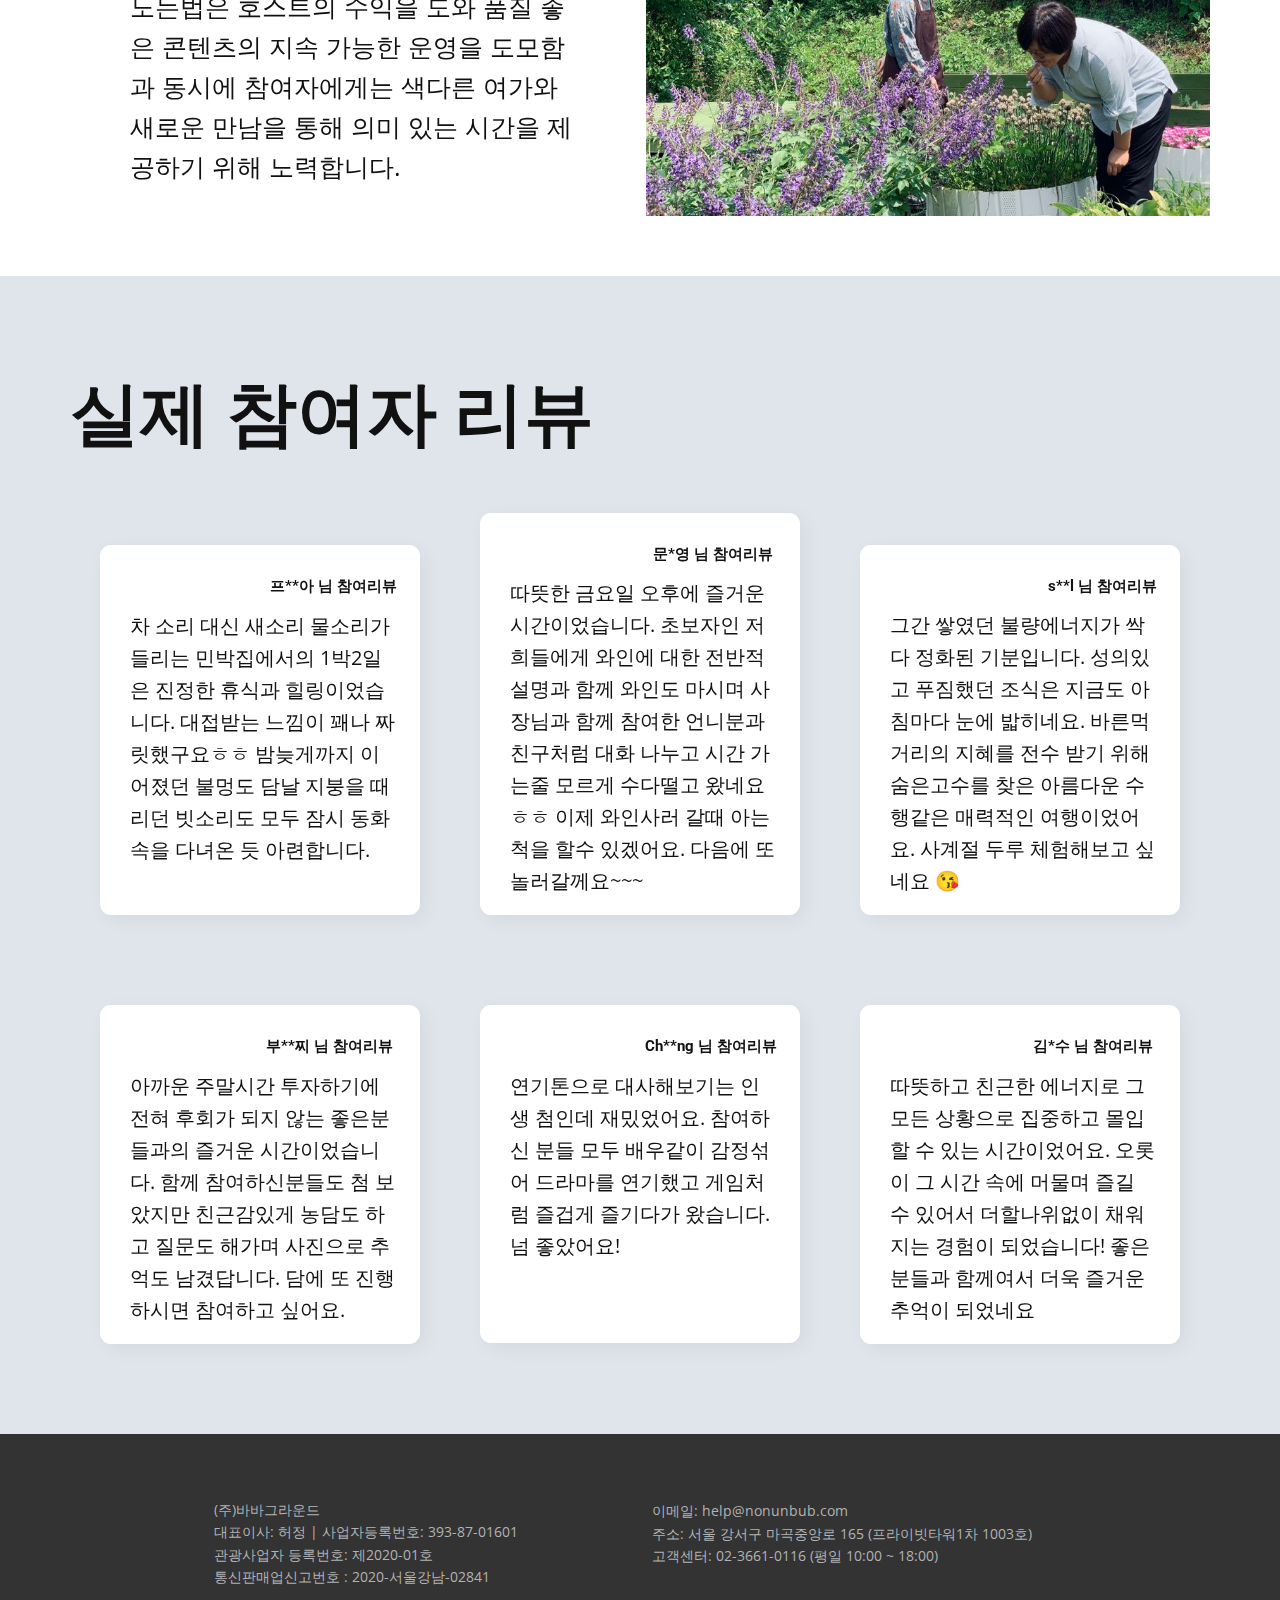
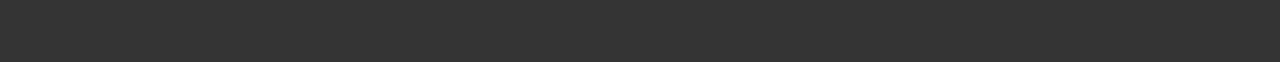
==== commit c95ccd47: "Merge branch 'main' of https://github.com/Digoro/nnb_introduce" ====
--- a/index.html
+++ b/index.html
@@ -703,11 +703,11 @@
         사업자등록번호: 393-87-01601<br>관광사업자 등록번호: 제2020-01호<br>통신판매업신고번호 : 2020-서울강남-02841
       </p>
       <p class="u-align-left u-small-text u-text u-text-custom-color-2 u-text-variant u-text-2"> 이메일:
-        nonunbub@gmail.com<br>주소: 서울 강서구 마곡중앙로 165 (프라이빗타워1차 1003호)<br>담당자: 032-321-1917
+        help@nonunbub.com<br>주소: 서울 강서구 마곡중앙로 165 (프라이빗타워1차 1003호)<br>고객센터: 02-3661-0116 (평일 10:00 ~ 18:00)
       </p>
     </div>
   </footer>
 
 </body>
 
-</html>+</html>
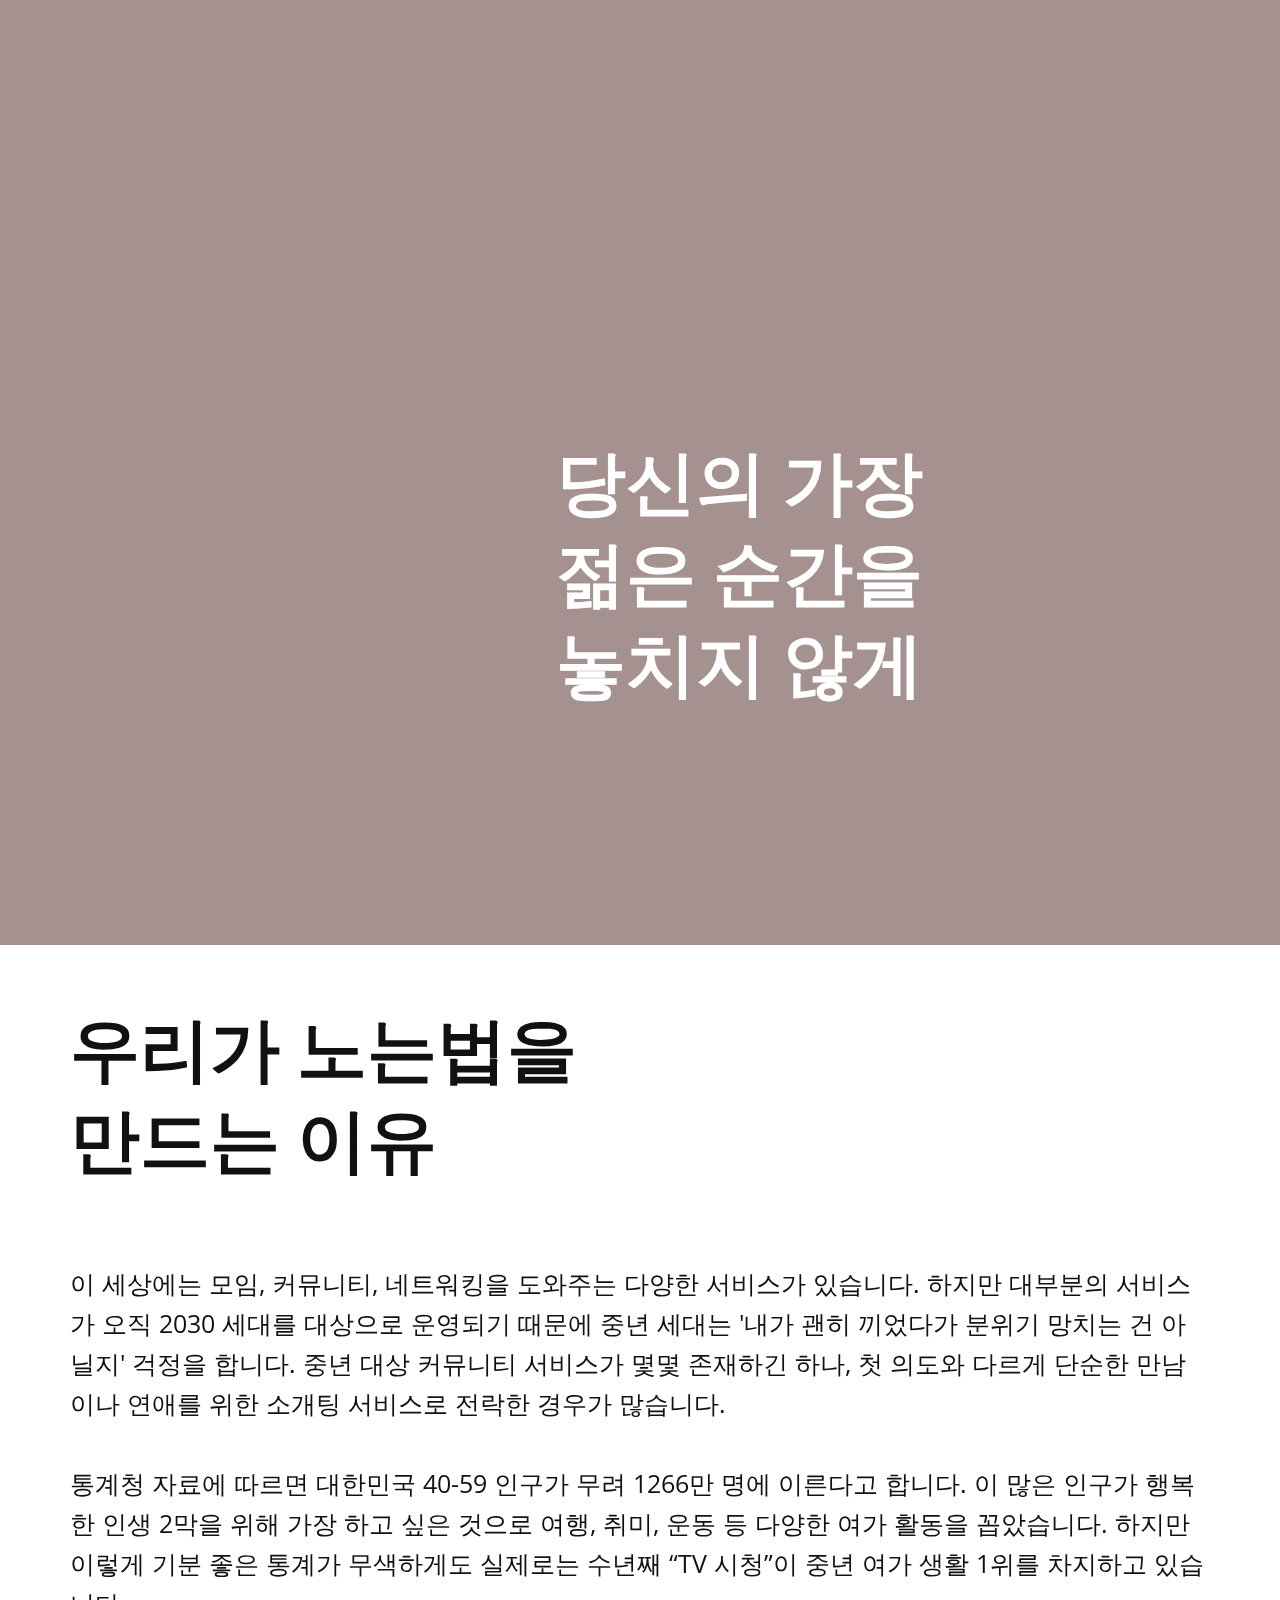
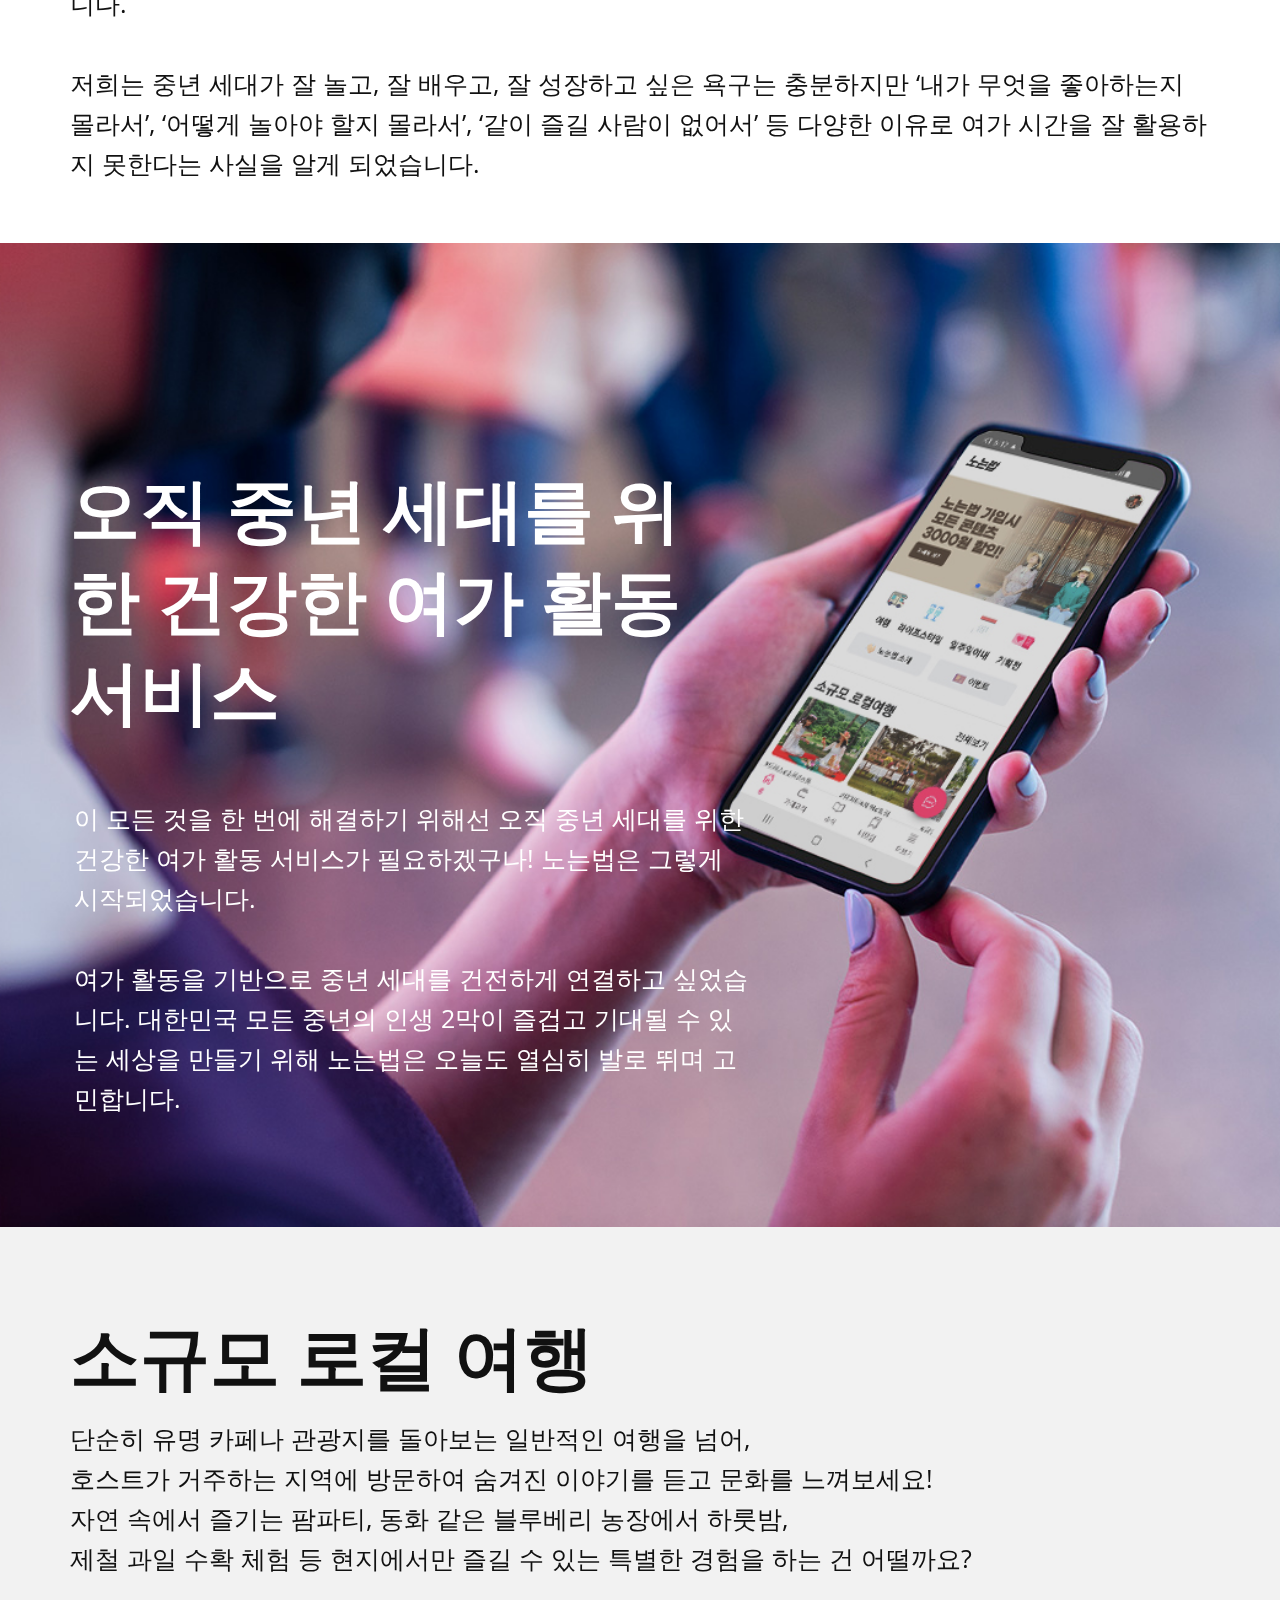
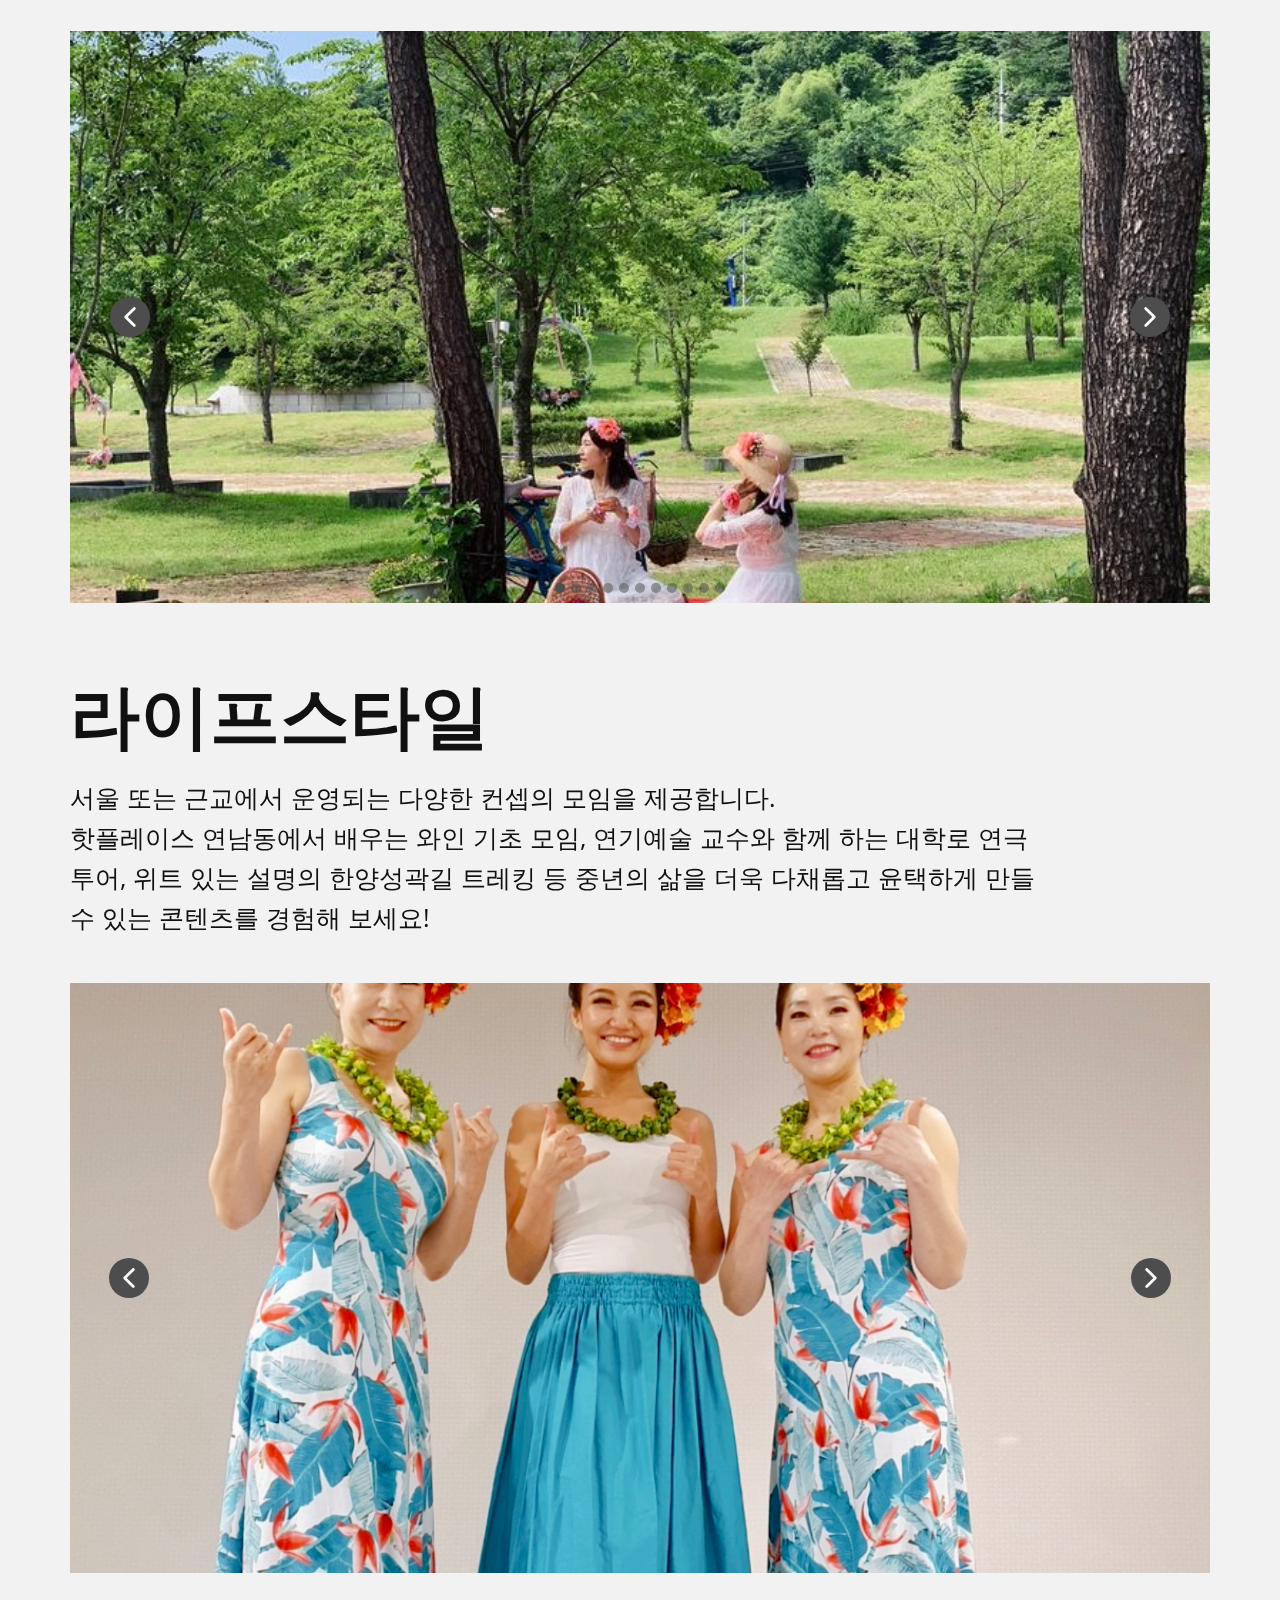
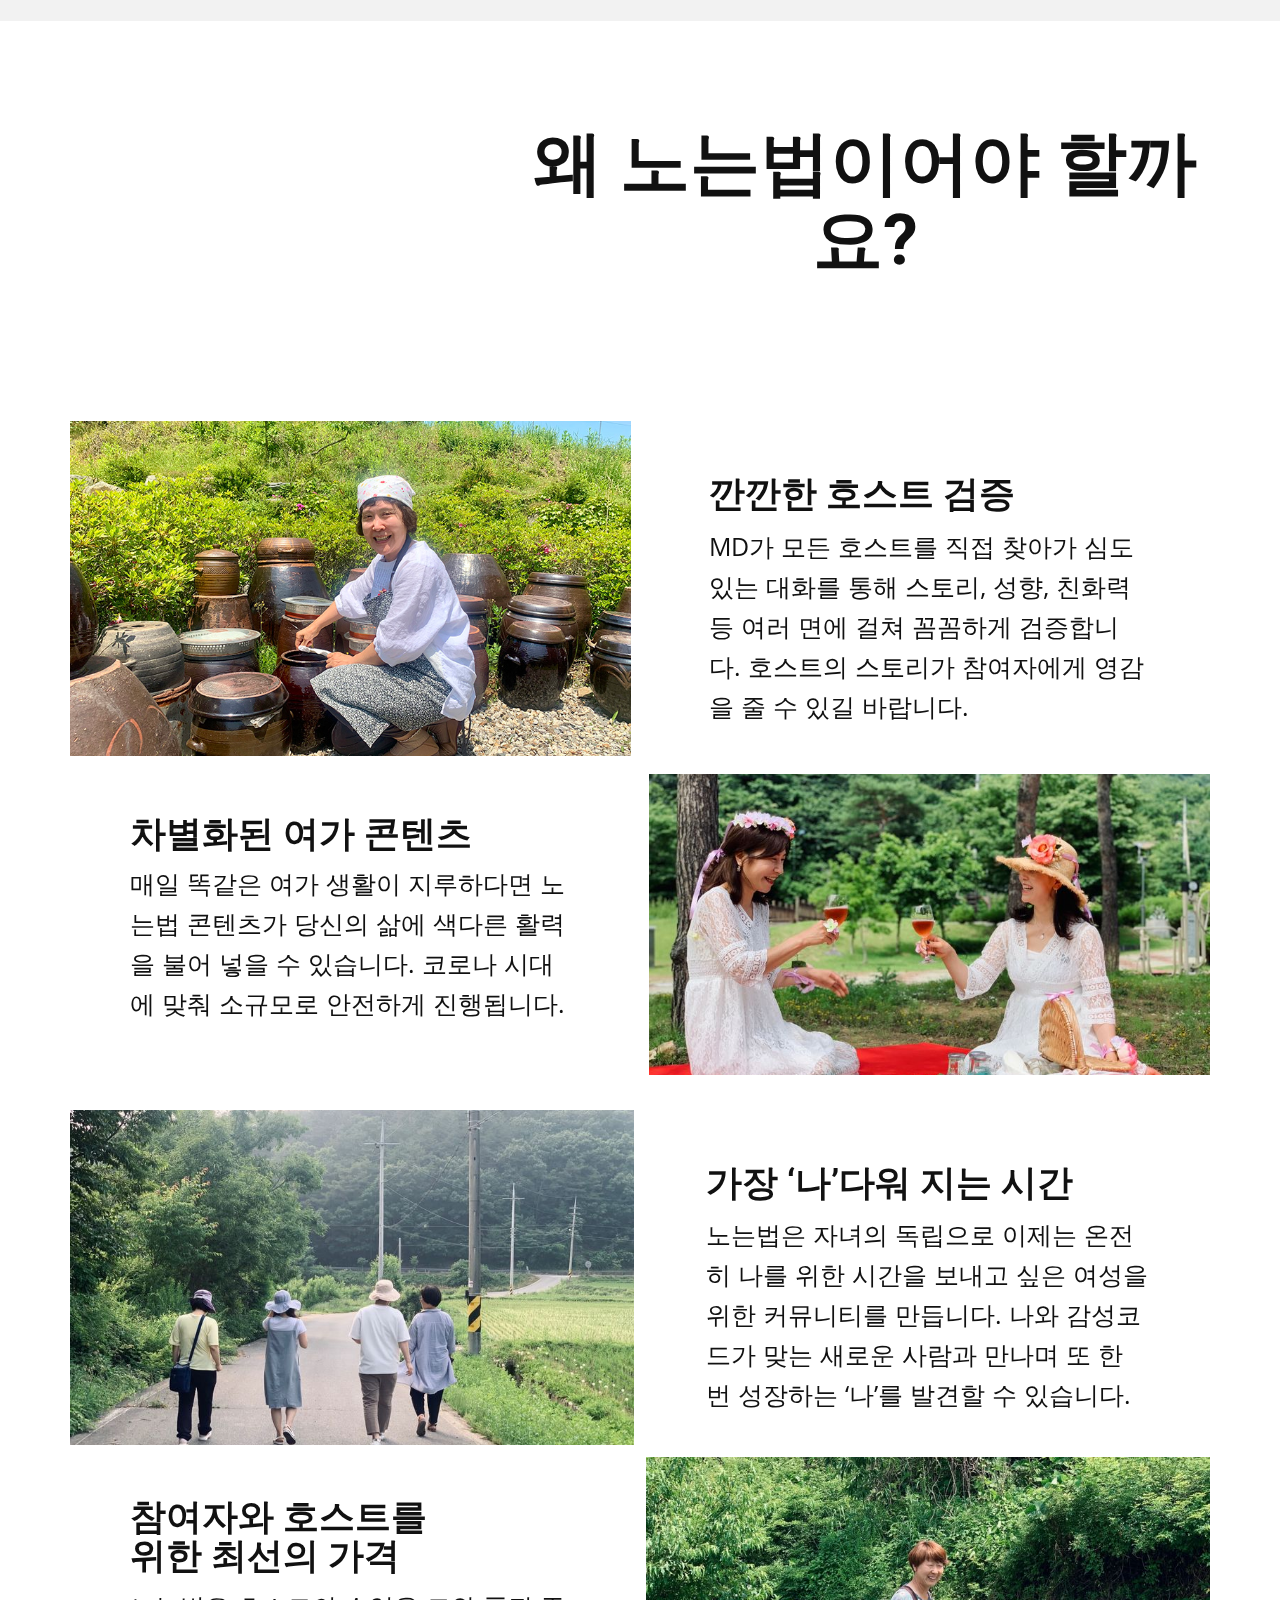
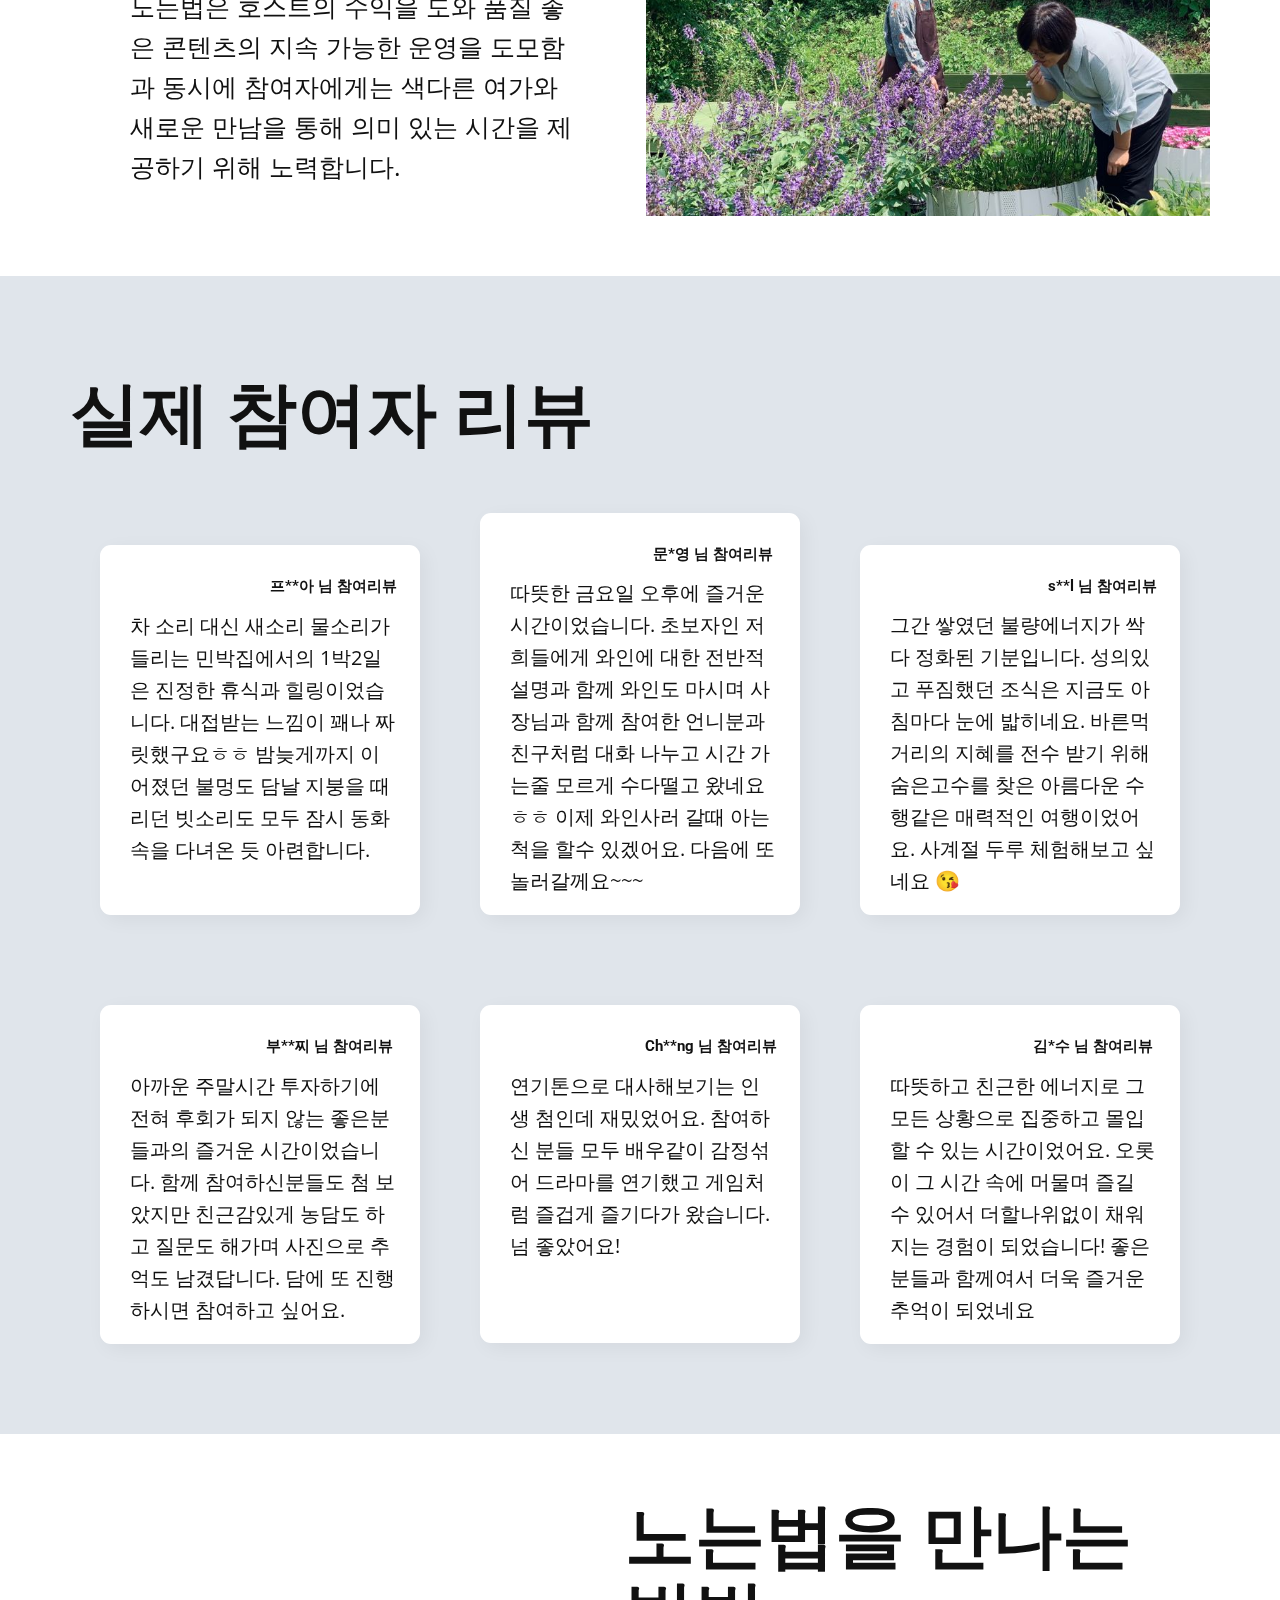
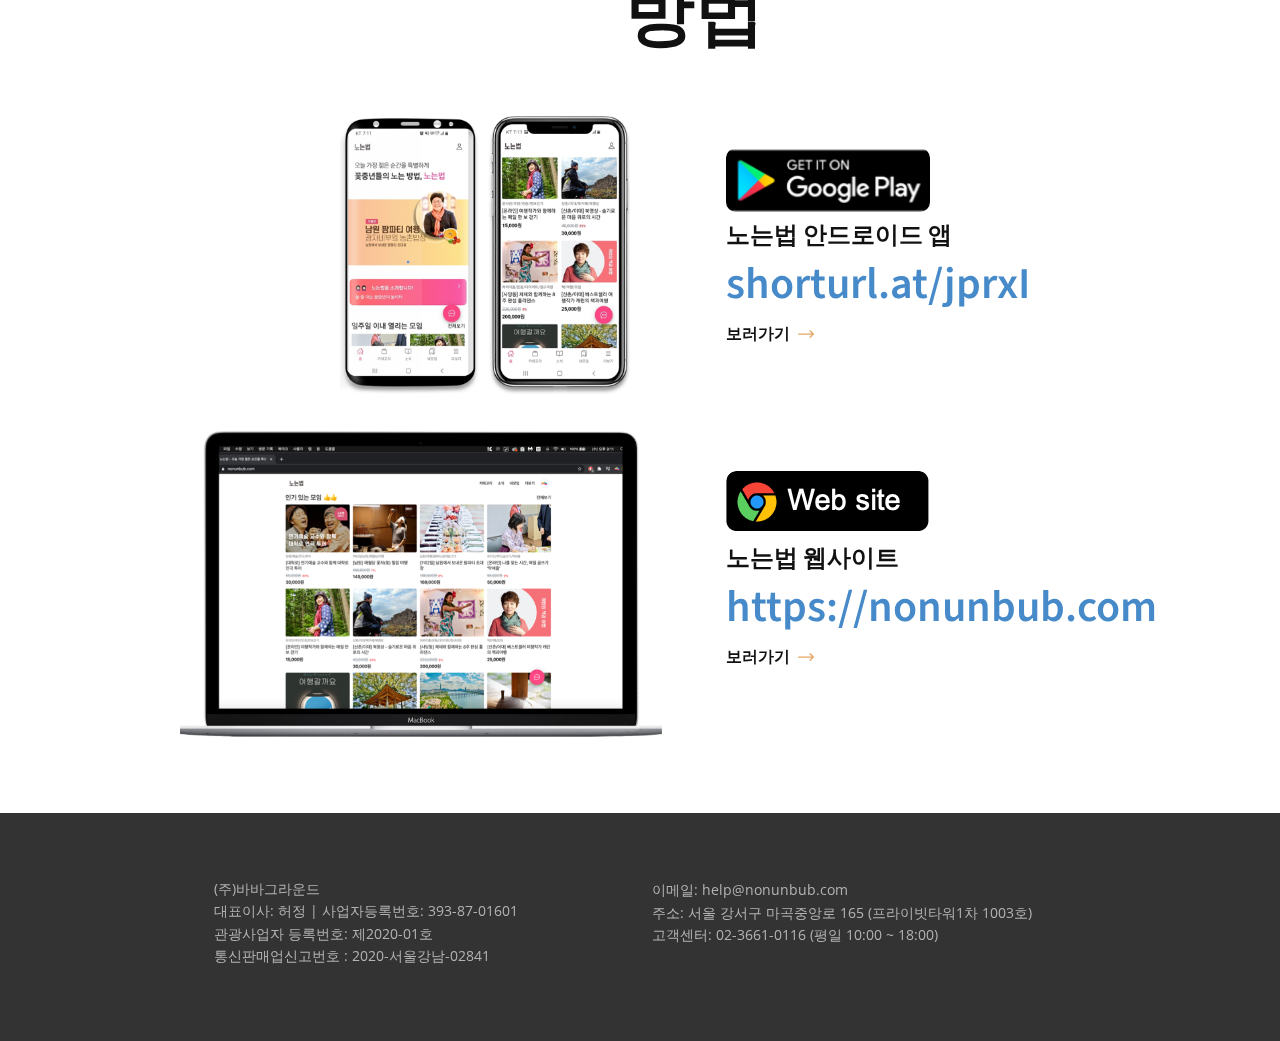
==== commit 3fae2757: "rollback" ====
--- a/index.html
+++ b/index.html
@@ -601,7 +601,7 @@
       </div>
     </div>
   </section>
-  <!-- <section class="u-clearfix u-section-8" id="carousel_77d3">
+  <section class="u-clearfix u-section-8" id="carousel_77d3">
     <div class="u-clearfix u-sheet u-sheet-1">
       <h2 class="u-align-center-sm u-align-center-xs u-subtitle u-text u-text-1" data-animation-name="fadeIn"
         data-animation-duration="1000" data-animation-delay="0">노는법을 만나는 방법</h2>
@@ -688,7 +688,7 @@
         </div>
       </div>
     </div>
-  </section> -->
+  </section>
   <style class="u-overlap-style">
     .u-overlap:not(.u-sticky-scroll) .u-header {
       background-color: #454545 !important
@@ -710,4 +710,4 @@
 
 </body>
 
-</html>
+</html>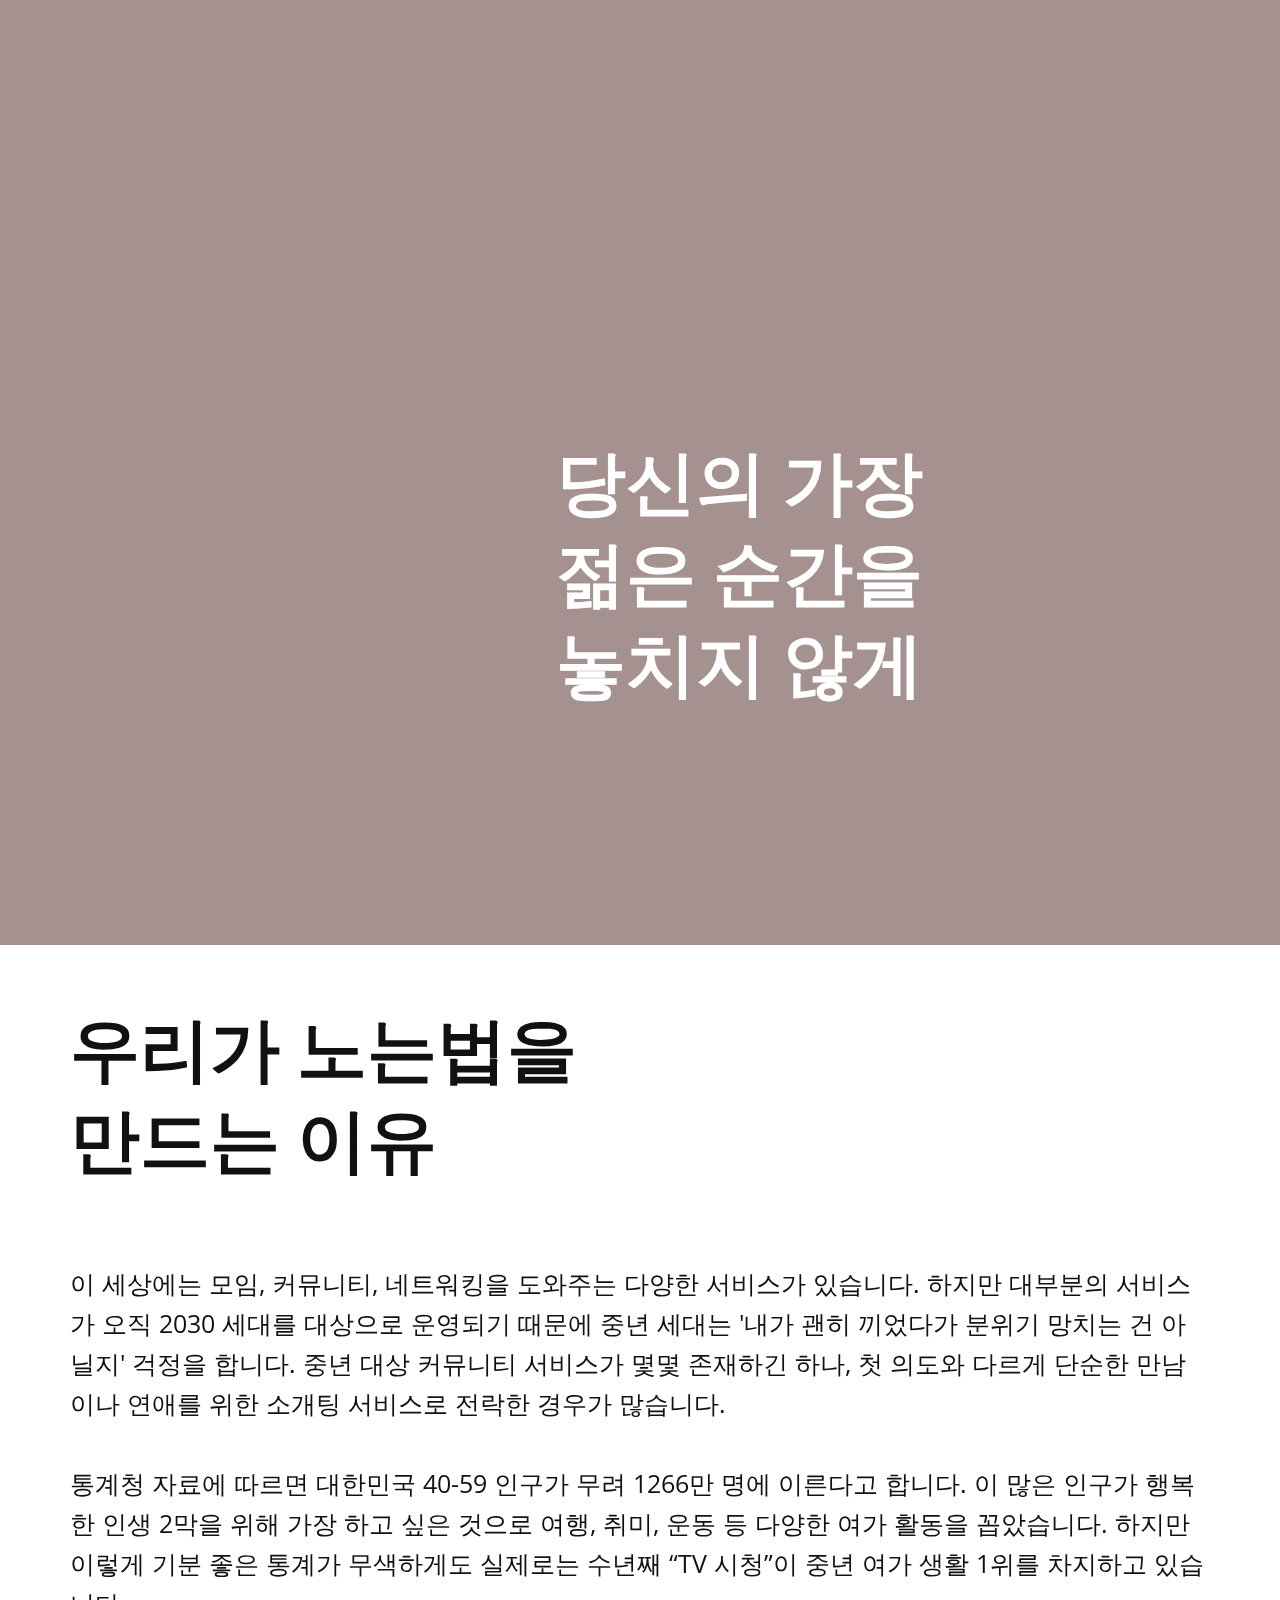
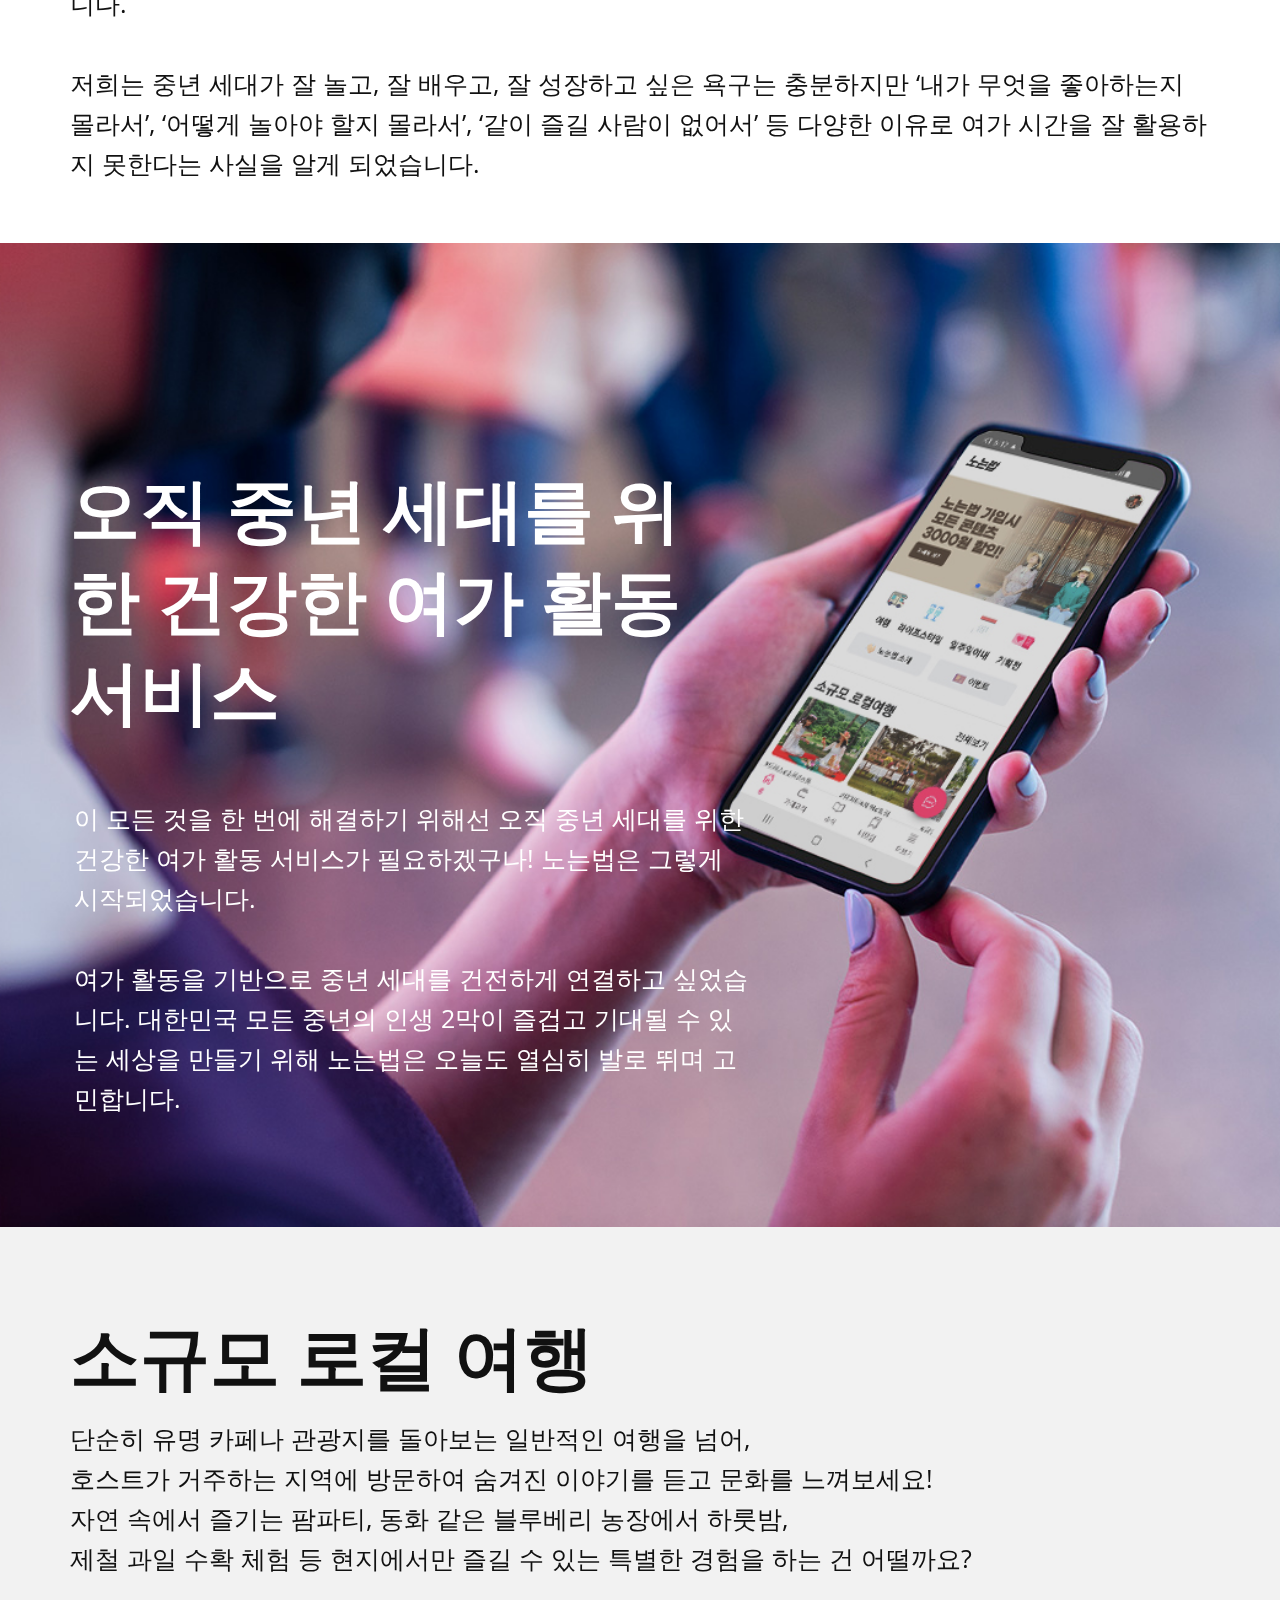
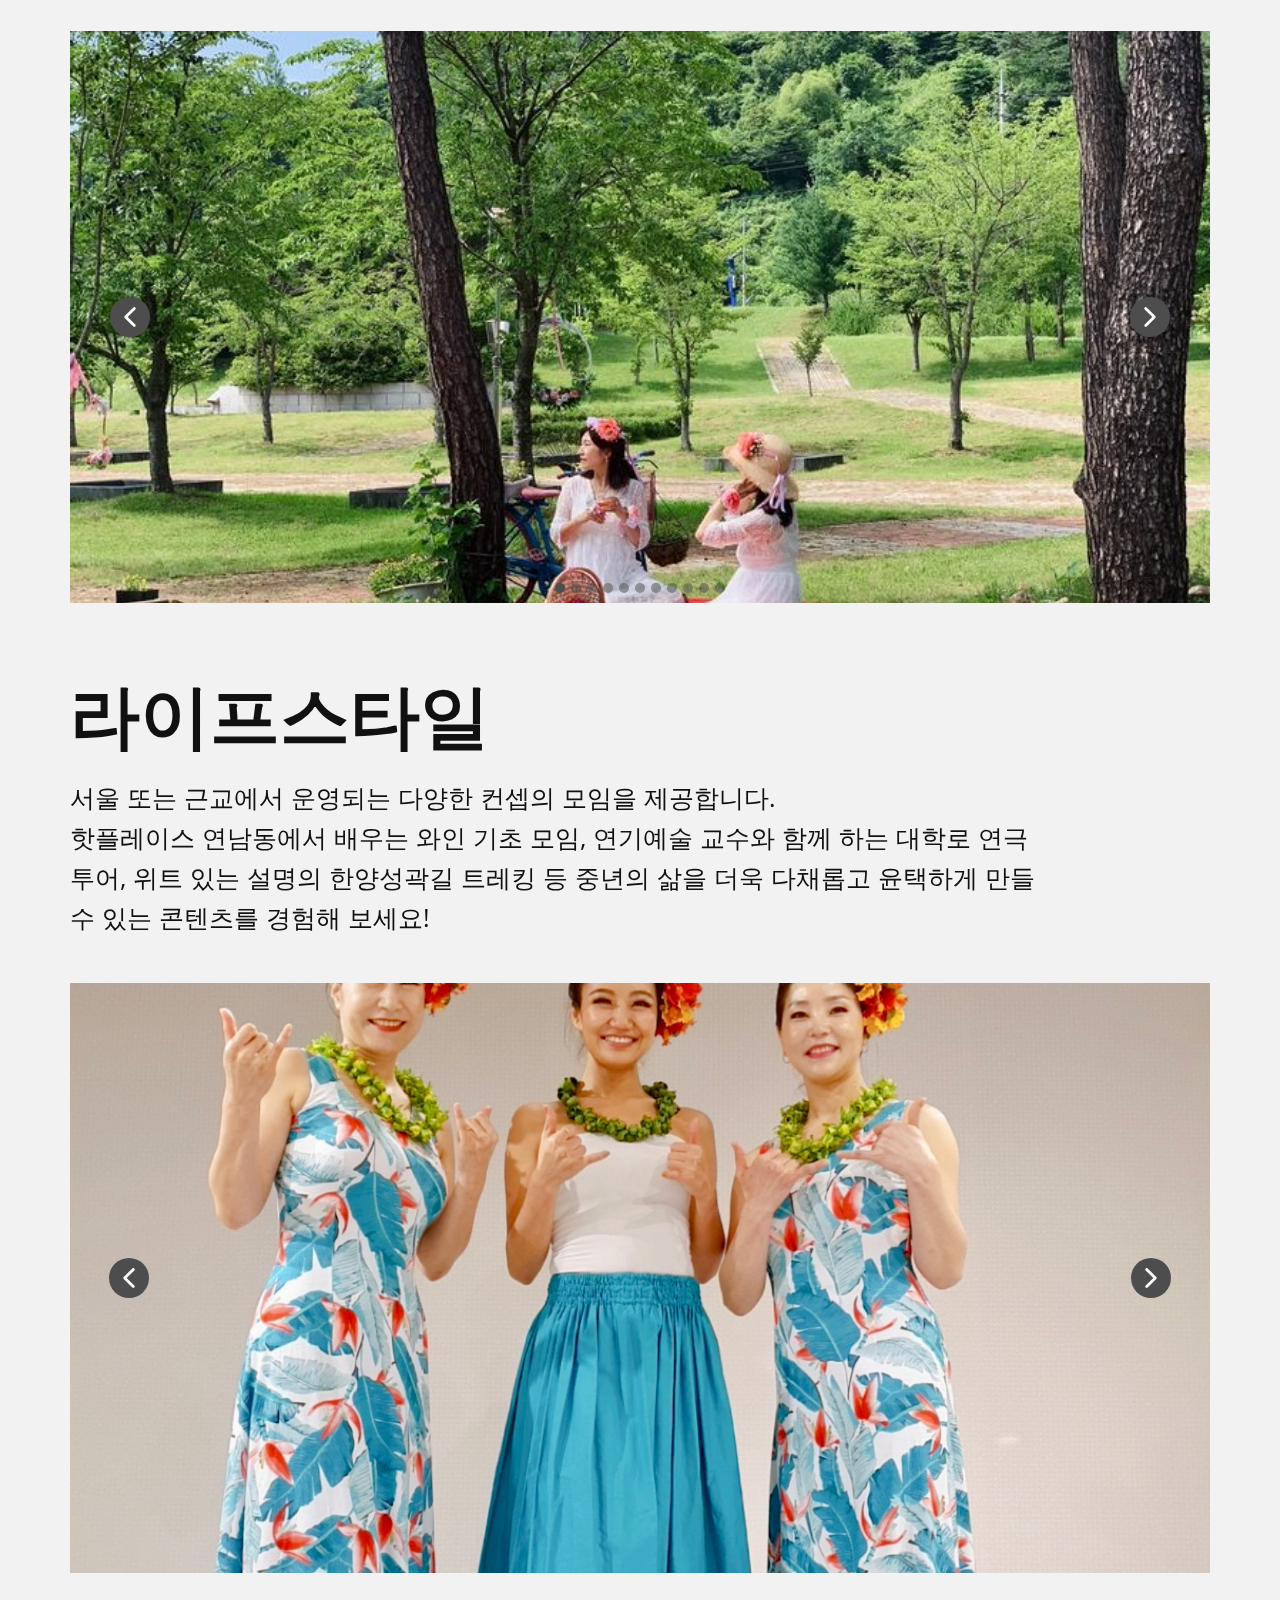
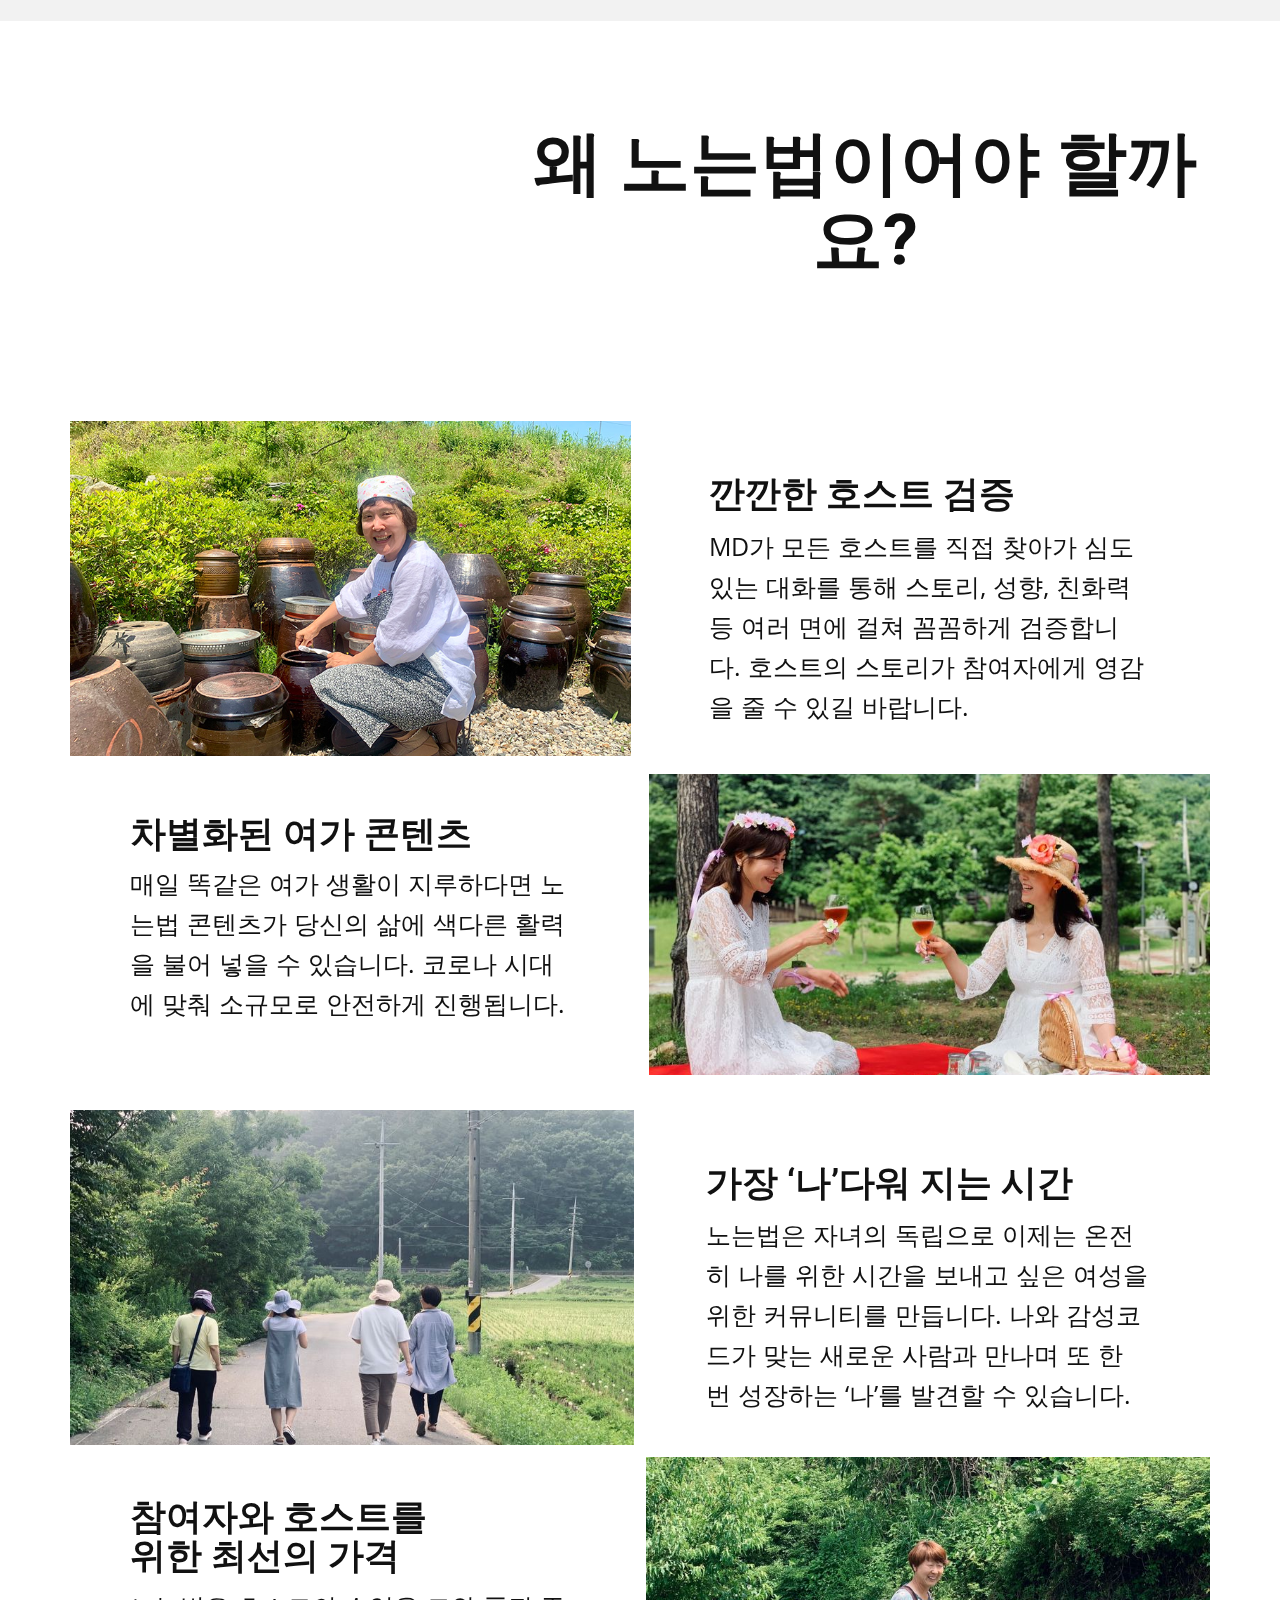
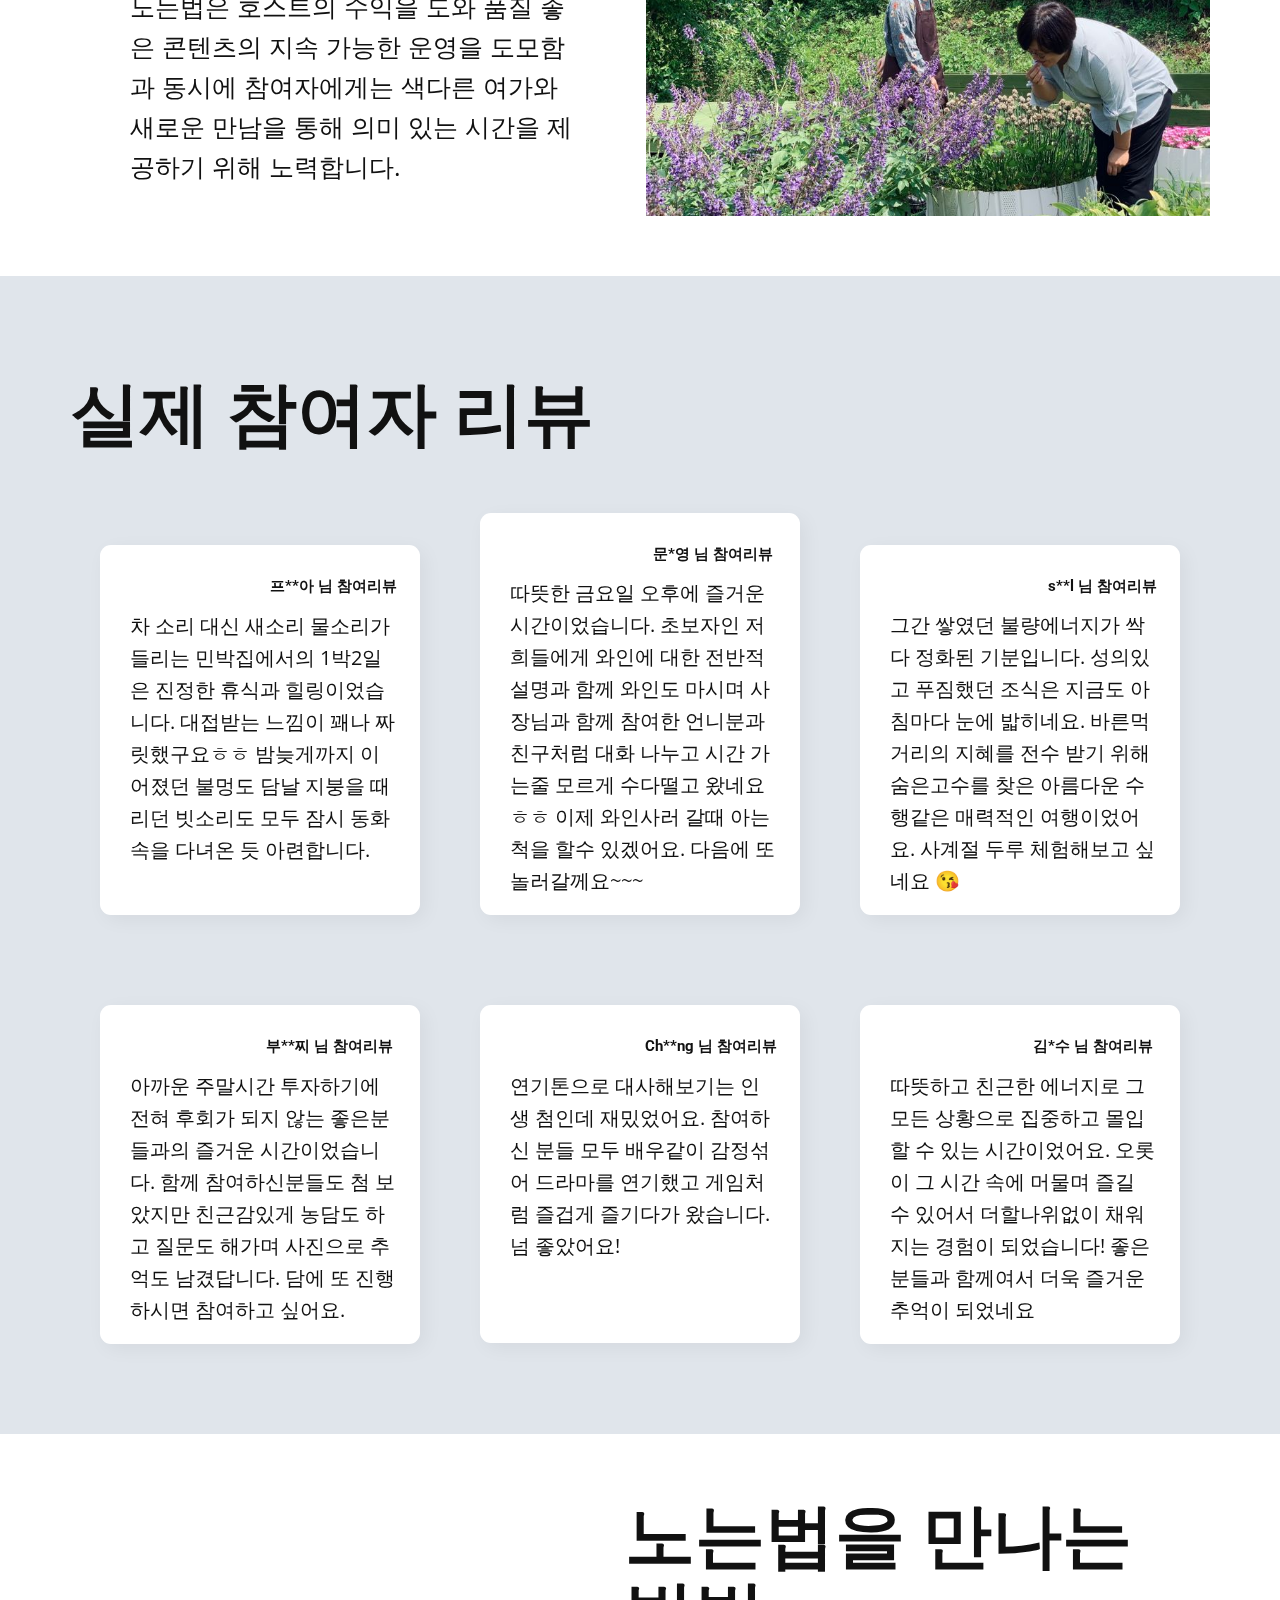
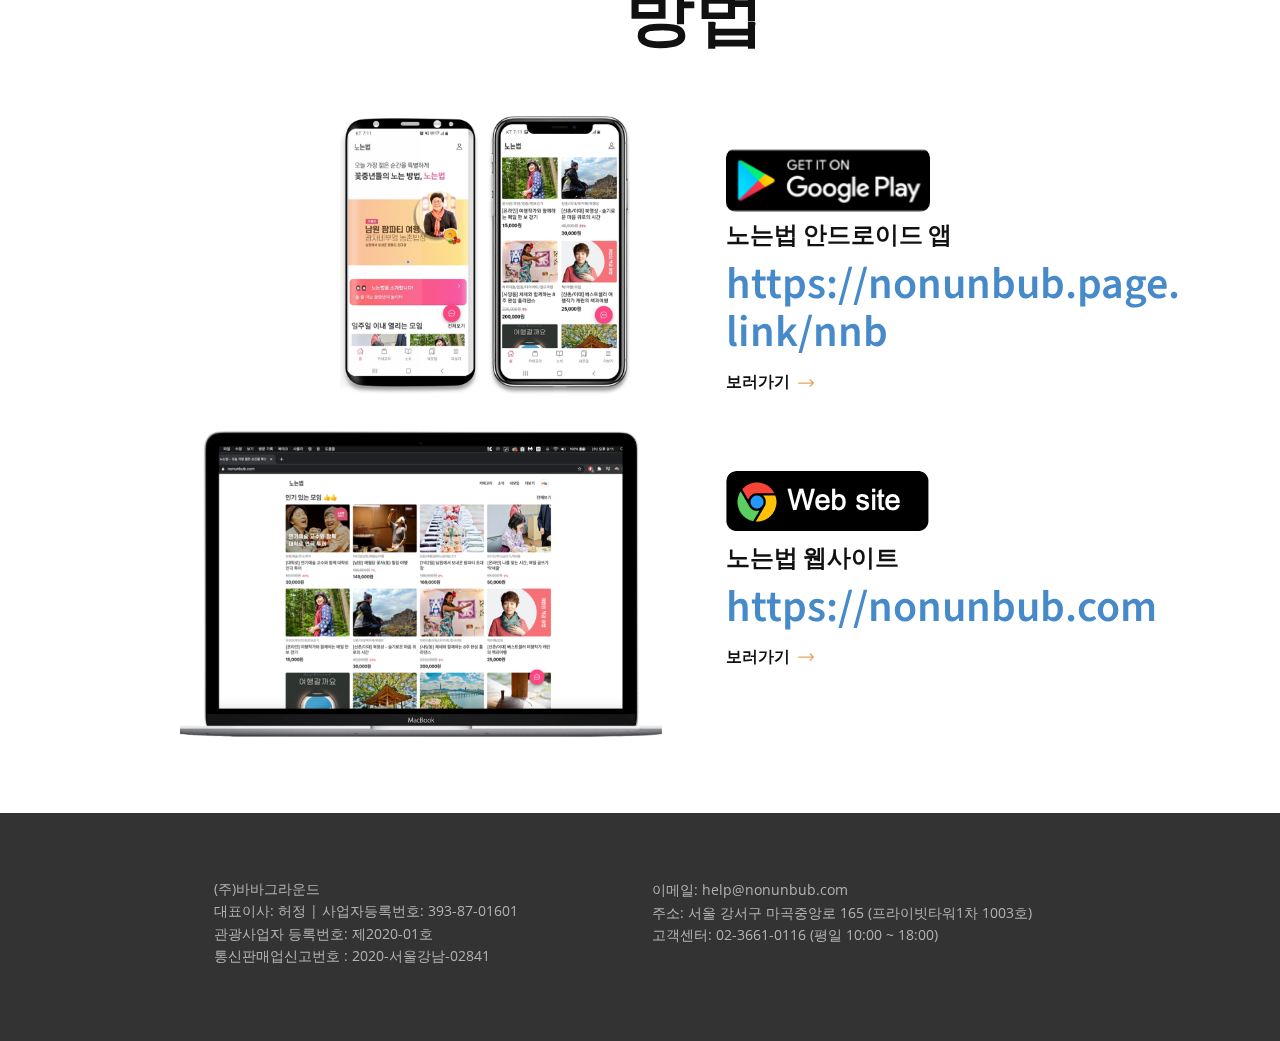
==== commit 75eb2cfb: "update link" ====
--- a/index.html
+++ b/index.html
@@ -627,7 +627,7 @@
                 <h2 class="u-custom-font u-font-source-sans-pro u-text u-text-3">
                   <a href="https://play.google.com/store/apps/details?id=com.nnb.nnb_android"
                     class="u-active-none u-border-none u-btn u-button-link u-button-style u-hover-none u-none u-text-palette-1-base u-btn-1"
-                    target="_blank"> shorturl.at/jprxI</a>
+                    target="_blank">https://nonunbub.page.link/nnb</a>
                 </h2>
                 <a href="https://play.google.com/store/apps/details?id=com.nnb.nnb_android"
                   class="u-border-none u-btn u-button-style u-none u-btn-2" target="_blank">보러가기&nbsp;&nbsp;<span
